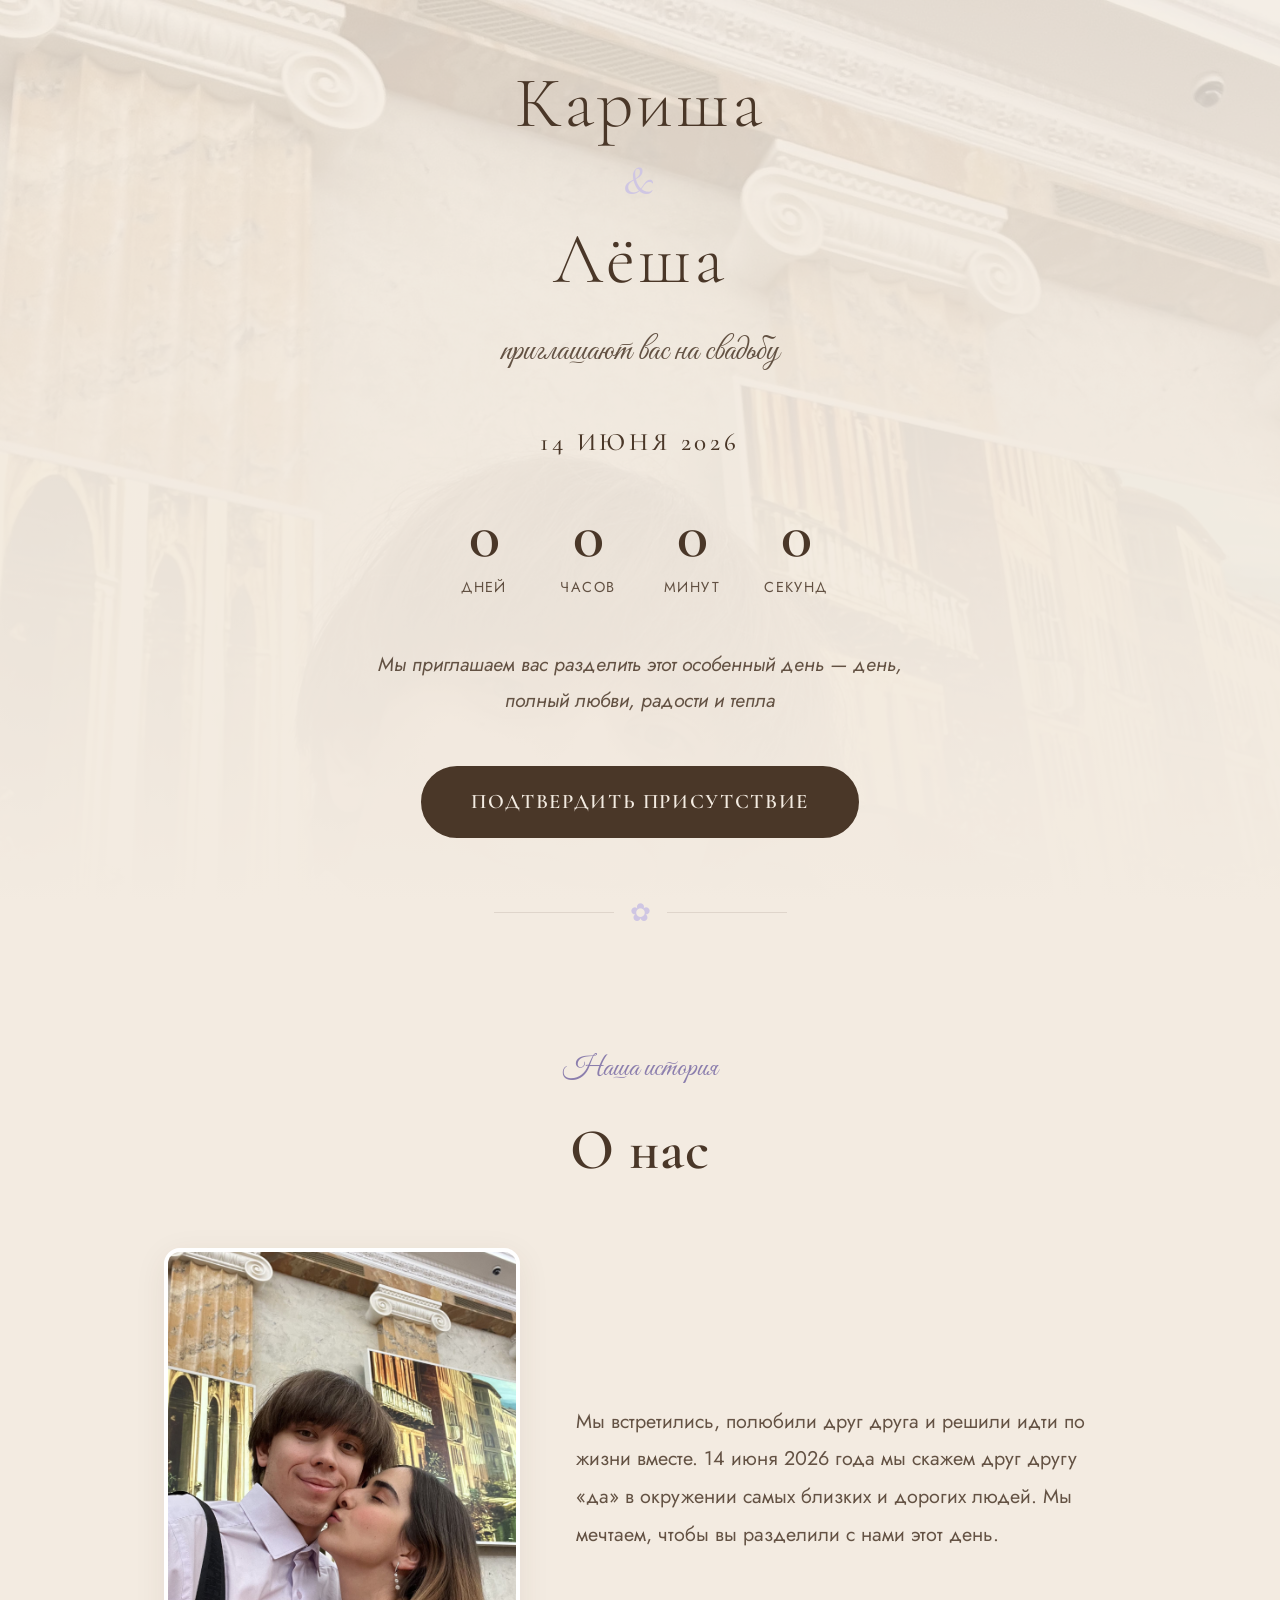
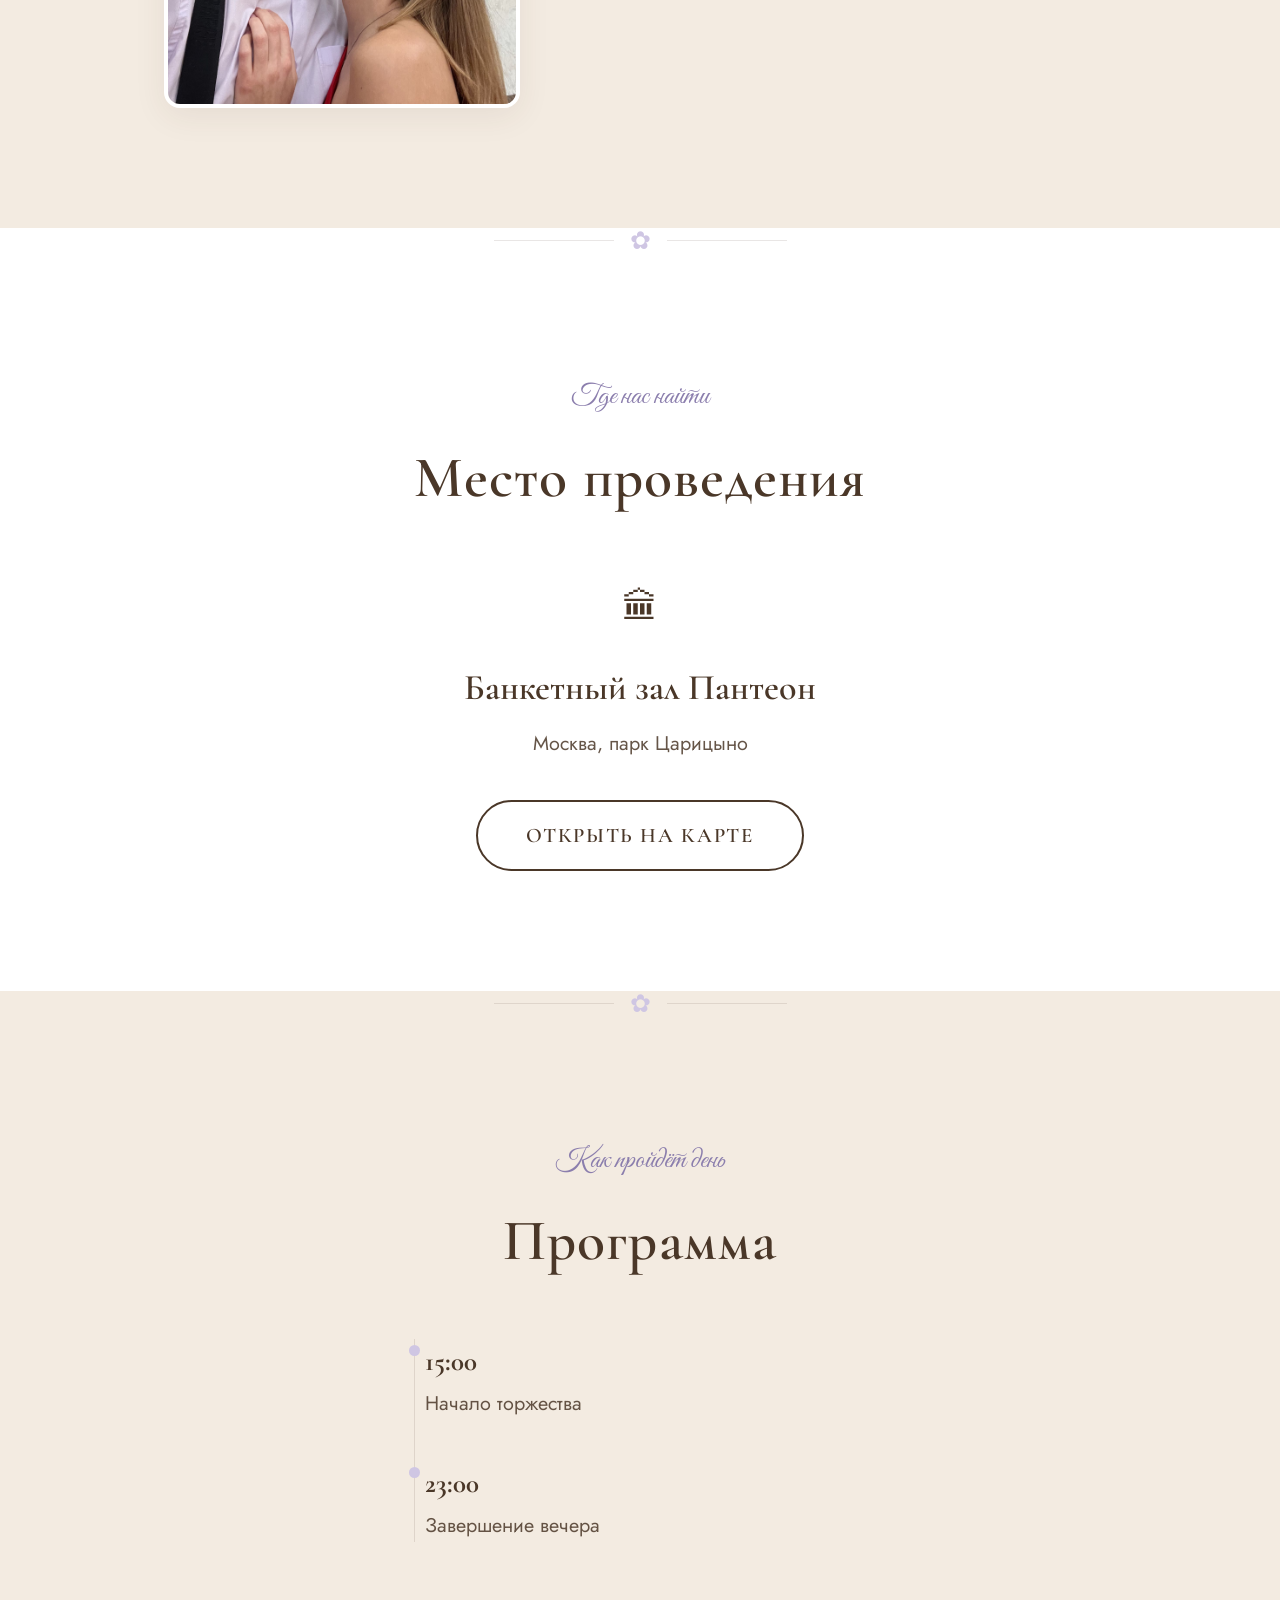
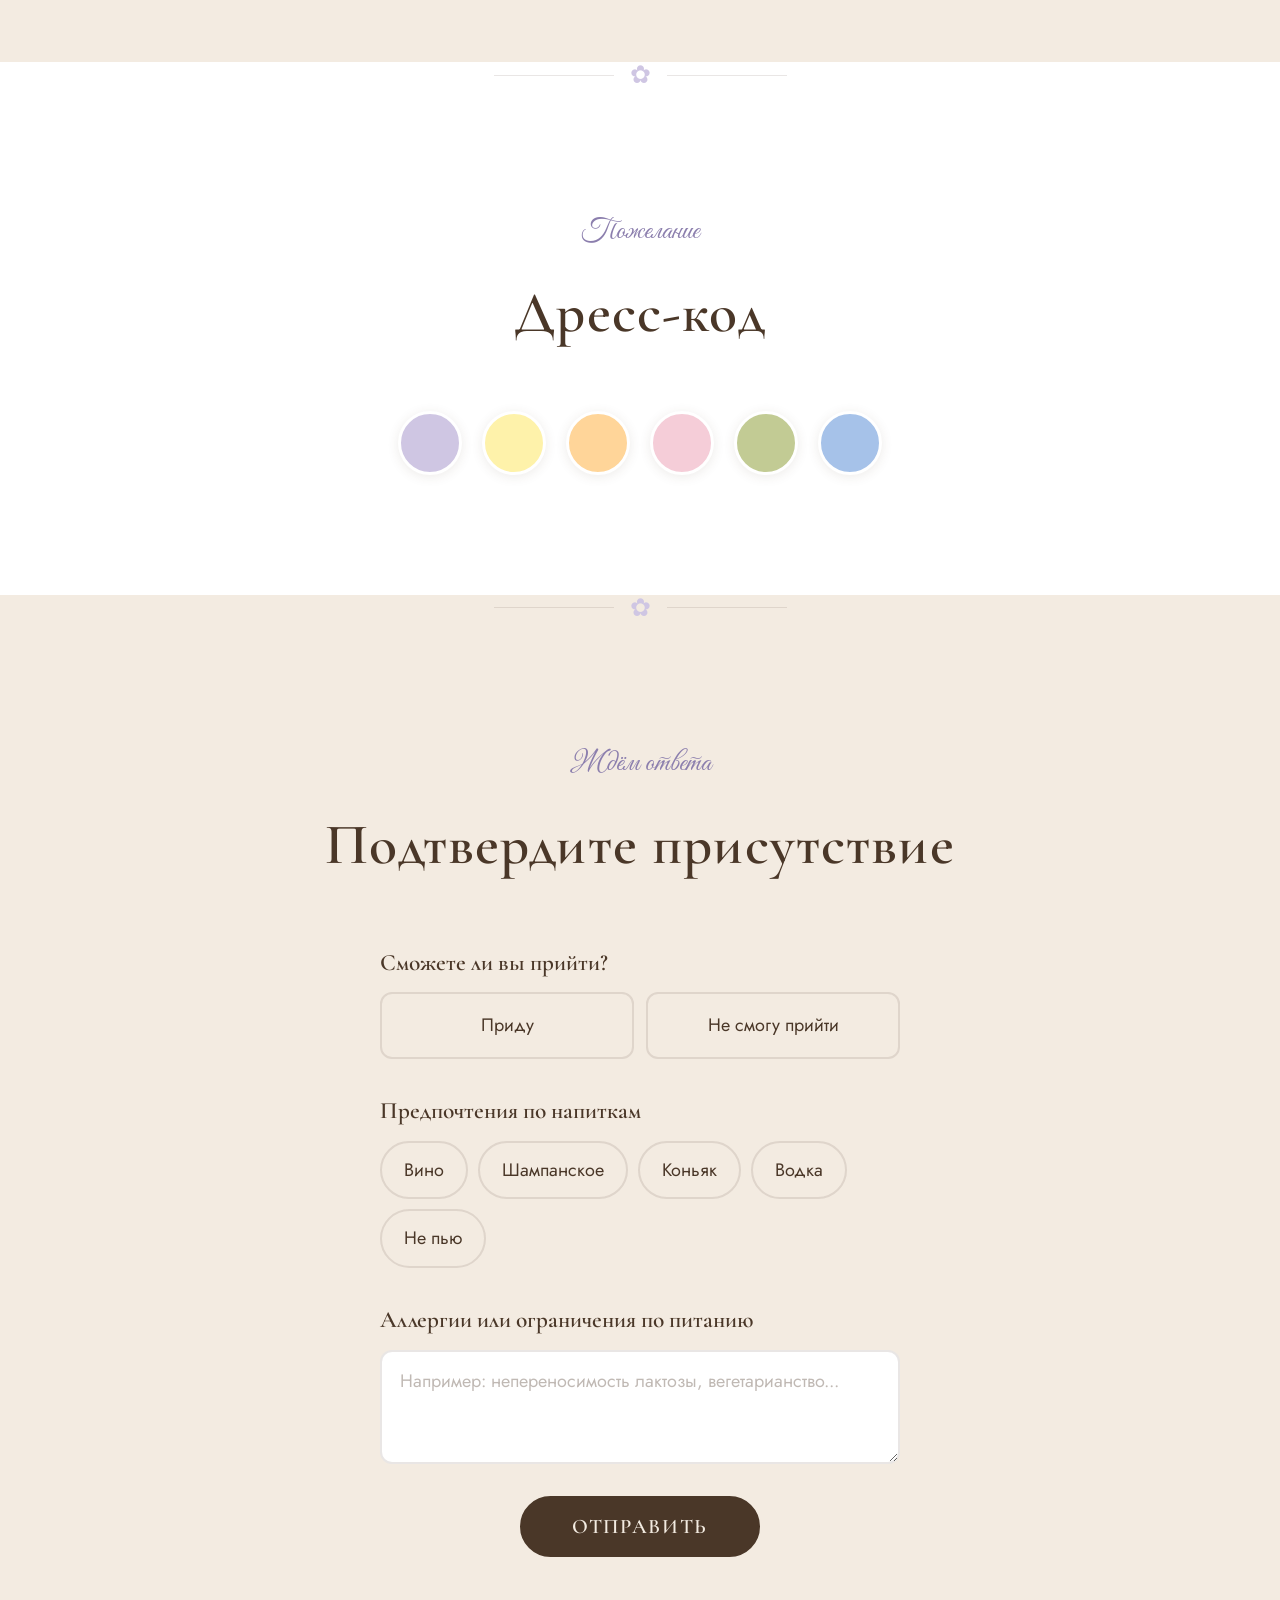
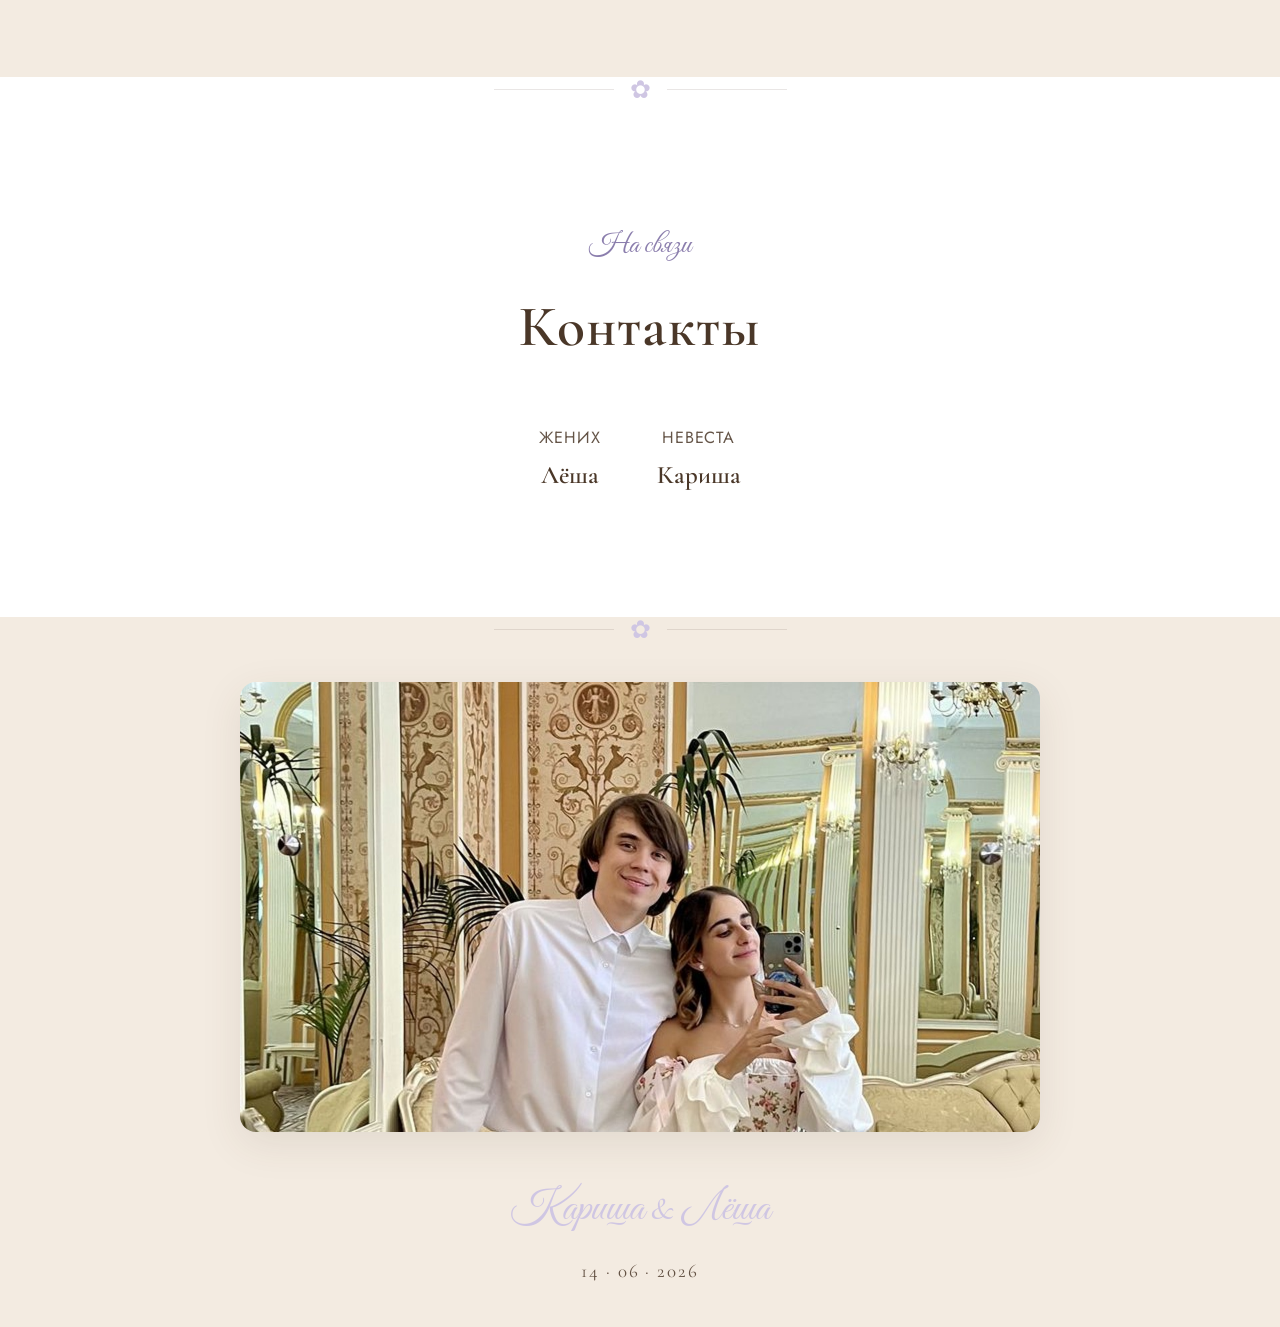
==== index.html @ ffc46abf "feat: добавить недостающие divider-ы и адаптивный фон разделителей - Добавить divider перед секцией " ====
<!DOCTYPE html>
<html lang="ru">
<head>
  <meta charset="UTF-8">
  <meta name="viewport" content="width=device-width, initial-scale=1.0">
  <title>Кариша и Лёша — Свадьба 14 июня 2026</title>
  <meta name="description" content="Приглашение на свадьбу Кариши и Лёши. 14 июня 2026, Москва, парк Царицыно, банкетный зал Пантеон.">

  <!-- Open Graph — превью в WhatsApp, Telegram, VK -->
  <meta property="og:title" content="Кариша & Лёша — Свадьба">
  <meta property="og:description" content="Приглашаем вас на нашу свадьбу! 14 июня 2026, Москва, парк Царицыно, банкетный зал Пантеон.">
  <meta property="og:image" content="assets/photos/og-image.jpg">
  <meta property="og:image:width" content="1200">
  <meta property="og:image:height" content="630">
  <meta property="og:type" content="website">
  <meta property="og:locale" content="ru_RU">

  <!-- Twitter Card -->
  <meta name="twitter:card" content="summary_large_image">
  <meta name="twitter:title" content="Кариша & Лёша — Свадьба">
  <meta name="twitter:description" content="Приглашаем вас на нашу свадьбу! 14 июня 2026, Москва.">
  <meta name="twitter:image" content="assets/photos/og-image.jpg">

  <!-- Тема браузера (мобильные) -->
  <meta name="theme-color" content="#F3EBE1">
  <meta name="apple-mobile-web-app-status-bar-style" content="default">

  <!-- Google Fonts -->
  <link rel="preconnect" href="https://fonts.googleapis.com">
  <link rel="preconnect" href="https://fonts.gstatic.com" crossorigin>
  <link href="https://fonts.googleapis.com/css2?family=Cormorant+Garamond:ital,wght@0,300;0,400;0,500;0,600;0,700;1,300;1,400&family=Great+Vibes&family=Jost:wght@300;400;500&family=Tangerine:wght@400;700&display=swap" rel="stylesheet">

  <!-- Стили -->
  <link rel="stylesheet" href="css/style.css">
</head>
<body>

  <!-- Контейнер для падающих лепестков -->
  <div class="petals" id="petals" aria-hidden="true"></div>

  <!-- ==================== HERO ==================== -->
  <section class="hero" id="hero">
    <p class="hero__guest-label" id="guest-label">Дорогой гость</p>
    <p class="hero__guest-name" id="guest-name" style="display:none;"></p>

    <h1 class="hero__names">
      Кариша
      <span class="hero__ampersand">&amp;</span>
      Лёша
    </h1>

    <p class="hero__subtitle">приглашают вас на свадьбу</p>

    <p class="hero__date">14 июня 2026</p>

    <!-- Обратный отсчёт -->
    <div class="countdown">
      <div class="countdown__item">
        <span class="countdown__number" id="countdown-days">--</span>
        <span class="countdown__label" id="countdown-days-label">дней</span>
      </div>
      <div class="countdown__item">
        <span class="countdown__number" id="countdown-hours">--</span>
        <span class="countdown__label" id="countdown-hours-label">часов</span>
      </div>
      <div class="countdown__item">
        <span class="countdown__number" id="countdown-mins">--</span>
        <span class="countdown__label" id="countdown-mins-label">минут</span>
      </div>
      <div class="countdown__item">
        <span class="countdown__number" id="countdown-secs">--</span>
        <span class="countdown__label" id="countdown-secs-label">секунд</span>
      </div>
    </div>

    <!-- Персональный текст -->
    <p class="hero__personal-text" id="personal-text"></p>

    <a href="#rsvp" class="btn btn--primary">Подтвердить присутствие</a>
  </section>

  <!-- Разделитель -->
  <div class="divider">
    <span class="divider__ornament">✿</span>
  </div>

  <!-- ==================== О НАС ==================== -->
  <section class="section about reveal" id="about">
    <div class="container">
      <p class="section__label">Наша история</p>
      <h2 class="section__title">О нас</h2>

      <div class="about__content">
        <img
          src="assets/photos/hero.jpg"
          alt="Кариша и Лёша"
          class="about__photo"
          loading="lazy"
          width="1600"
          height="2133"
        >
        <div class="about__text">
          <p>
            Мы встретились, полюбили друг друга и решили идти по жизни вместе.
            14&nbsp;июня 2026&nbsp;года мы скажем друг другу «да» в&nbsp;окружении
            самых близких и дорогих людей. Мы мечтаем, чтобы вы разделили
            с&nbsp;нами этот день.
          </p>
        </div>
      </div>
    </div>
  </section>

  <!-- Разделитель -->
  <div class="divider divider--white">
    <span class="divider__ornament">✿</span>
  </div>

  <!-- ==================== МЕСТО ПРОВЕДЕНИЯ ==================== -->
  <section class="section venue reveal" id="venue">
    <div class="container">
      <p class="section__label">Где нас найти</p>
      <h2 class="section__title">Место проведения</h2>

      <div class="venue__card">
        <div class="venue__icon">🏛</div>
        <h3 class="venue__name">Банкетный зал Пантеон</h3>
        <p class="venue__address">
          Москва, парк Царицыно
        </p>
        <a
          href="https://yandex.com/maps/-/CPvoAIkE"
          target="_blank"
          rel="noopener noreferrer"
          class="btn venue__map-btn"
        >
          Открыть на карте
        </a>
      </div>
    </div>
  </section>

  <!-- Разделитель -->
  <div class="divider">
    <span class="divider__ornament">✿</span>
  </div>

  <!-- ==================== ПРОГРАММА ДНЯ ==================== -->
  <section class="section timeline reveal" id="timeline">
    <div class="container">
      <p class="section__label">Как пройдёт день</p>
      <h2 class="section__title">Программа</h2>

      <ul class="timeline__list">
        <li class="timeline__item">
          <span class="timeline__dot"></span>
          <div class="timeline__body">
            <p class="timeline__time">15:00</p>
            <p class="timeline__event">Начало торжества</p>
          </div>
        </li>
        <li class="timeline__item">
          <span class="timeline__dot"></span>
          <div class="timeline__body">
            <p class="timeline__time">23:00</p>
            <p class="timeline__event">Завершение вечера</p>
          </div>
        </li>
      </ul>
    </div>
  </section>

  <!-- Разделитель -->
  <div class="divider divider--white">
    <span class="divider__ornament">✿</span>
  </div>

  <!-- ==================== ДРЕСС-КОД ==================== -->
  <section class="section dresscode reveal" id="dresscode">
    <div class="container">
      <p class="section__label">Пожелание</p>
      <h2 class="section__title">Дресс-код</h2>

      <div class="dresscode__palette">
        <div class="dresscode__color" style="background-color: #CFC6E3;" title="Лавандовый"></div>
        <div class="dresscode__color" style="background-color: #FEF2AA;" title="Жёлтый"></div>
        <div class="dresscode__color" style="background-color: #FFD599;" title="Персиковый"></div>
        <div class="dresscode__color" style="background-color: #F5CDD8;" title="Розовый"></div>
        <div class="dresscode__color" style="background-color: #C2CB94;" title="Оливковый"></div>
        <div class="dresscode__color" style="background-color: #A6C2E9;" title="Голубой"></div>
      </div>
    </div>
  </section>

  <!-- Разделитель -->
  <div class="divider">
    <span class="divider__ornament">✿</span>
  </div>

  <!-- ==================== RSVP ==================== -->
  <section class="section rsvp reveal" id="rsvp">
    <div class="container">
      <p class="section__label">Ждём ответа</p>
      <h2 class="section__title">Подтвердите присутствие</h2>

      <form
        id="rsvp-form"
        class="rsvp__form"
        action="https://formspree.io/f/mpqkpybl"
        method="POST"
      >
        <!-- Скрытое поле — имя гостя из URL -->
        <input type="hidden" name="guest" id="rsvp-guest-name" value="">

        <!-- Приду / Не приду -->
        <div class="form-group">
          <label class="form-group__label">Сможете ли вы прийти?</label>
          <div class="radio-group">
            <div class="radio-option">
              <input type="radio" name="attendance" id="attend-yes" value="Приду" required>
              <label for="attend-yes" class="radio-option__label">Приду</label>
            </div>
            <div class="radio-option">
              <input type="radio" name="attendance" id="attend-no" value="Не смогу прийти">
              <label for="attend-no" class="radio-option__label">Не смогу прийти</label>
            </div>
          </div>
        </div>

        <!-- Алкоголь -->
        <div class="form-group">
          <label class="form-group__label">Предпочтения по напиткам</label>
          <div class="checkbox-group">
            <div class="checkbox-option">
              <input type="checkbox" name="drinks" id="drink-wine" value="Вино">
              <label for="drink-wine" class="checkbox-option__label">Вино</label>
            </div>
            <div class="checkbox-option">
              <input type="checkbox" name="drinks" id="drink-champagne" value="Шампанское">
              <label for="drink-champagne" class="checkbox-option__label">Шампанское</label>
            </div>
            <div class="checkbox-option">
              <input type="checkbox" name="drinks" id="drink-cognac" value="Коньяк">
              <label for="drink-cognac" class="checkbox-option__label">Коньяк</label>
            </div>
            <div class="checkbox-option">
              <input type="checkbox" name="drinks" id="drink-vodka" value="Водка">
              <label for="drink-vodka" class="checkbox-option__label">Водка</label>
            </div>
            <div class="checkbox-option">
              <input type="checkbox" name="drinks" id="drink-none" value="Не пью">
              <label for="drink-none" class="checkbox-option__label">Не пью</label>
            </div>
          </div>
        </div>

        <!-- Аллергии -->
        <div class="form-group">
          <label class="form-group__label" for="allergies">Аллергии или ограничения по питанию</label>
          <textarea
            id="allergies"
            name="allergies"
            class="form-textarea"
            placeholder="Например: непереносимость лактозы, вегетарианство..."
            rows="3"
          ></textarea>
        </div>

        <!-- Кнопка отправки -->
        <button type="submit" class="btn btn--primary rsvp__submit">Отправить</button>
      </form>

      <!-- Сообщение об успехе -->
      <div id="rsvp-success" class="rsvp__success">
        <div class="rsvp__success-icon">💌</div>
        <h3 class="rsvp__success-title">Спасибо!</h3>
        <p class="rsvp__success-text">Мы получили ваш ответ. До встречи на свадьбе!</p>
      </div>
    </div>
  </section>

  <!-- Разделитель -->
  <div class="divider divider--white">
    <span class="divider__ornament">✿</span>
  </div>

  <!-- ==================== КОНТАКТЫ ==================== -->
  <section class="section contacts reveal" id="contacts">
    <div class="container">
      <p class="section__label">На связи</p>
      <h2 class="section__title">Контакты</h2>

      <div class="contacts__list">
        <div class="contacts__item">
          <p class="contacts__role">Жених</p>
          <p class="contacts__name">Лёша</p>
        </div>
        <div class="contacts__item">
          <p class="contacts__role">Невеста</p>
          <p class="contacts__name">Кариша</p>
        </div>
      </div>
    </div>
  </section>

  <!-- Разделитель -->
  <div class="divider">
    <span class="divider__ornament">✿</span>
  </div>

  <!-- ==================== ФОТО ПАРЫ ==================== -->
  <section class="section couple-photo reveal" id="couple-photo">
    <div class="container">
      <div class="couple-photo__frame">
        <img
          src="assets/photos/couple-wide.jpg"
          alt="Кариша и Лёша"
          class="couple-photo__img"
          loading="lazy"
        >
      </div>
    </div>
  </section>

  <!-- ==================== FOOTER ==================== -->
  <footer class="footer">
    <p class="footer__names">Кариша <span class="footer__ampersand">&amp;</span> Лёша</p>
    <p class="footer__date">14 · 06 · 2026</p>
  </footer>

  <!-- Скрипты -->
  <script src="js/main.js"></script>
</body>
</html>
---- css/style.css ----
/* ============================================
   Свадьба Кариши и Лёши — 14 июня 2026
   Стиль: Bridgerton, English Regency Garden
   ============================================ */

/* --- CSS-переменные --- */
:root {
  --color-lavender: #CFC6E3;
  --color-yellow: #FEF2AA;
  --color-peach: #FFD599;
  --color-pink: #F5CDD8;
  --color-green: #C2CB94;
  --color-blue: #A6C2E9;
  --color-cream: #F3EBE1;
  --color-dark: #4A3728;
  --color-dark-light: rgba(74, 55, 40, 0.85);
  --color-pink-light: rgba(245, 205, 216, 0.2);
  --color-border: rgba(74, 55, 40, 0.12);
  --color-accent: #CFC6E3; /* основной акцент — лавандовый */
  --color-accent-dark: #8B7EAD; /* тёмный лавандовый — для текстовых лейблов */

  --font-heading: 'Cormorant Garamond', 'Georgia', serif;
  --font-accent: 'Great Vibes', cursive;
  --font-body: 'Jost', sans-serif;

  --section-padding: 100px 0;
  --container-width: 900px;
  --radius: 16px;
}

/* --- Сброс и базовые стили --- */
*,
*::before,
*::after {
  margin: 0;
  padding: 0;
  box-sizing: border-box;
}

html {
  scroll-behavior: smooth;
  font-size: 18px;
}

body {
  font-family: var(--font-body);
  color: var(--color-dark);
  background-color: var(--color-cream);
  line-height: 1.7;
  -webkit-font-smoothing: antialiased;
  overflow-x: hidden;
}

img {
  max-width: 100%;
  height: auto;
  display: block;
}

a {
  color: var(--color-dark);
  text-decoration: none;
}

/* --- Контейнер --- */
.container {
  max-width: var(--container-width);
  margin: 0 auto;
  padding: 0 24px;
}

/* --- Общие стили секций --- */
.section {
  padding: var(--section-padding);
}

.section__label {
  font-family: var(--font-accent);
  font-size: 1.6rem;
  color: var(--color-accent-dark);
  text-align: center;
  margin-bottom: 8px;
}

.section__title {
  font-family: var(--font-heading);
  font-size: 2.6rem;
  font-weight: 600;
  text-align: center;
  margin-bottom: 48px;
  letter-spacing: 0.02em;
}

/* Декоративный разделитель */
.divider {
  display: flex;
  align-items: center;
  justify-content: center;
  gap: 16px;
  padding: 0 24px;
  background: var(--color-cream);
}

.divider--white {
  background: white;
}

.divider::before,
.divider::after {
  content: '';
  flex: 1;
  max-width: 120px;
  height: 1px;
  background: var(--color-border);
}

.divider__ornament {
  font-size: 1.4rem;
  color: var(--color-accent);
  line-height: 1;
}

/* ============================================
   HERO — Главный экран
   ============================================ */
.hero {
  min-height: 100vh;
  min-height: 100dvh;
  display: flex;
  flex-direction: column;
  align-items: center;
  justify-content: center;
  text-align: center;
  padding: 60px 24px;
  position: relative;
  background:
    linear-gradient(
      180deg,
      rgba(243, 235, 225, 0.55) 0%,
      rgba(243, 235, 225, 0.85) 50%,
      var(--color-cream) 100%
    ),
    url('../assets/photos/hero.jpg') center top / cover no-repeat;
}

/* Полупрозрачный оверлей для читаемости текста поверх фото */
.hero::before {
  content: '';
  position: absolute;
  inset: 0;
  background: rgba(243, 235, 225, 0.6);
  z-index: 0;
}

/* Контент hero поверх оверлея */
.hero > * {
  position: relative;
  z-index: 1;
}

.hero__guest-label {
  font-family: var(--font-accent);
  font-size: 1.5rem;
  color: var(--color-accent-dark);
  margin-bottom: 12px;
}

.hero__guest-name {
  font-family: var(--font-heading);
  font-size: 1.8rem;
  font-weight: 600;
  margin-bottom: 32px;
}

.hero__names {
  font-family: var(--font-heading);
  font-size: clamp(40px, 9vw, 72px);
  font-weight: 300;
  line-height: 1.15;
  letter-spacing: 0.04em;
  margin-bottom: 8px;
}

.hero__ampersand {
  font-family: 'Tangerine', cursive; font-weight: 700;
  font-size: clamp(36px, 7vw, 56px);
  color: var(--color-accent);
  display: block;
  margin: 4px 0;
}

.hero__subtitle {
  font-family: var(--font-accent);
  font-size: 1.65rem;
  color: var(--color-dark-light);
  margin-top: 16px;
  margin-bottom: 40px;
}

.hero__date {
  font-family: var(--font-heading);
  font-size: 1.4rem;
  font-weight: 500;
  letter-spacing: 0.15em;
  text-transform: uppercase;
  margin-bottom: 40px;
}

/* Таймер обратного отсчёта */
.countdown {
  display: flex;
  justify-content: center;
  gap: 24px;
  margin-bottom: 48px;
}

.countdown__item {
  display: flex;
  flex-direction: column;
  align-items: center;
  min-width: 64px;
}

.countdown__number {
  font-family: var(--font-heading);
  font-size: 3rem;
  font-weight: 600;
  line-height: 1;
  color: var(--color-dark);
}

.countdown__label {
  font-family: var(--font-body);
  font-size: 0.8rem;
  letter-spacing: 0.1em;
  text-transform: uppercase;
  color: var(--color-dark-light);
  margin-top: 6px;
}

/* Персонализированный текст */
.hero__personal-text {
  font-family: var(--font-body);
  font-size: 1.1rem;
  font-style: italic;
  color: var(--color-dark-light);
  max-width: 560px;
  margin: 0 auto 48px;
  line-height: 1.8;
}

/* Кнопка CTA */
.btn {
  display: inline-block;
  font-family: var(--font-heading);
  font-size: 1.15rem;
  font-weight: 600;
  letter-spacing: 0.08em;
  text-transform: uppercase;
  padding: 16px 48px;
  border: 2px solid var(--color-dark);
  border-radius: 50px;
  background: transparent;
  color: var(--color-dark);
  cursor: pointer;
  transition: background 0.3s, color 0.3s;
}

.btn:hover {
  background: var(--color-dark);
  color: var(--color-cream);
}

.btn--primary {
  background: var(--color-dark);
  color: var(--color-cream);
}

.btn--primary:hover {
  background: transparent;
  color: var(--color-dark);
}

/* ============================================
   О НАС — Фото пары
   ============================================ */
.about {
  background: var(--color-cream);
}

.about__content {
  display: flex;
  flex-direction: column;
  align-items: center;
  gap: 40px;
}

.about__photo {
  width: 280px;
  height: 380px;
  border-radius: var(--radius);
  object-fit: cover;
  border: 4px solid white;
  box-shadow: 0 8px 32px rgba(74, 55, 40, 0.08);
}

.about__text {
  text-align: center;
  max-width: 540px;
}

.about__text p {
  font-size: 1.1rem;
  line-height: 1.9;
  color: var(--color-dark-light);
}

/* ============================================
   МЕСТО ПРОВЕДЕНИЯ
   ============================================ */
.venue {
  background: white;
}

.venue__card {
  text-align: center;
  max-width: 600px;
  margin: 0 auto;
}

.venue__icon {
  font-size: 2rem;
  margin-bottom: 20px;
}

.venue__name {
  font-family: var(--font-heading);
  font-size: 2rem;
  font-weight: 600;
  margin-bottom: 8px;
}

.venue__address {
  font-size: 1.1rem;
  color: var(--color-dark-light);
  margin-bottom: 32px;
  line-height: 1.7;
}

.venue__map-btn {
  margin-top: 8px;
}

/* ============================================
   ПРОГРАММА ДНЯ
   ============================================ */
.timeline {
  background: var(--color-cream);
}

.timeline__list {
  list-style: none;
  max-width: 500px;
  margin: 0 auto;
  position: relative;
}

/* Вертикальная линия */
.timeline__list::before {
  content: '';
  position: absolute;
  top: 0;
  bottom: 0;
  left: 24px;
  width: 1px;
  background: var(--color-border);
}

.timeline__item {
  display: flex;
  align-items: flex-start;
  gap: 24px;
  padding-bottom: 40px;
  position: relative;
}

.timeline__item:last-child {
  padding-bottom: 0;
}

/* Точка на линии */
.timeline__dot {
  width: 11px;
  height: 11px;
  min-width: 11px;
  border-radius: 50%;
  background: var(--color-accent);
  margin-top: 6px;
  position: relative;
  left: 19px;
  z-index: 1;
}

.timeline__body {
  flex: 1;
}

.timeline__time {
  font-family: var(--font-heading);
  font-size: 1.5rem;
  font-weight: 700;
  margin-bottom: 2px;
}

.timeline__event {
  font-size: 1.1rem;
  color: var(--color-dark-light);
}

/* ============================================
   ФОТО ПАРЫ — между программой и дресс-кодом
   ============================================ */
.couple-photo {
  padding: 40px 0 0;
}

.couple-photo__frame {
  max-width: 800px;
  margin: 0 auto;
}

.couple-photo__img {
  width: 100%;
  height: auto;
  border-radius: var(--radius);
  box-shadow: 0 12px 40px rgba(74, 55, 40, 0.1);
  object-fit: cover;
}

@media (min-width: 768px) {
  .couple-photo__frame {
    max-width: 700px;
  }
}

@media (min-width: 1200px) {
  .couple-photo__frame {
    max-width: 800px;
  }
}

/* ============================================
   ДРЕСС-КОД
   ============================================ */
.dresscode {
  background: white;
}

.dresscode__palette {
  display: flex;
  justify-content: center;
  gap: 20px;
  flex-wrap: nowrap;
}

.dresscode__color {
  width: 56px;
  height: 56px;
  border-radius: 50%;
  border: 3px solid white;
  box-shadow: 0 2px 12px rgba(74, 55, 40, 0.1);
}

/* ============================================
   RSVP — Форма подтверждения
   ============================================ */
.rsvp {
  background: var(--color-cream);
}

.rsvp__form {
  max-width: 520px;
  margin: 0 auto;
  display: flex;
  flex-direction: column;
  gap: 32px;
}

.form-group {
  display: flex;
  flex-direction: column;
  gap: 10px;
}

.form-group__label {
  font-family: var(--font-heading);
  font-size: 1.3rem;
  font-weight: 600;
}

/* Радио-кнопки */
.radio-group {
  display: flex;
  gap: 12px;
}

.radio-option {
  flex: 1;
  position: relative;
}

.radio-option input[type="radio"] {
  position: absolute;
  opacity: 0;
  width: 0;
  height: 0;
}

.radio-option__label {
  display: flex;
  align-items: center;
  justify-content: center;
  padding: 16px 18px;
  border: 2px solid var(--color-border);
  border-radius: 12px;
  font-family: var(--font-body);
  font-size: 1rem;
  cursor: pointer;
  transition: border-color 0.25s, background 0.25s;
  text-align: center;
}

.radio-option input[type="radio"]:checked + .radio-option__label {
  border-color: var(--color-accent);
  background: rgba(207, 198, 227, 0.2);
}

.radio-option__label:hover {
  border-color: var(--color-accent);
}

/* Чекбоксы */
.checkbox-group {
  display: flex;
  flex-wrap: wrap;
  gap: 10px;
}

.checkbox-option {
  position: relative;
}

.checkbox-option input[type="checkbox"] {
  position: absolute;
  opacity: 0;
  width: 0;
  height: 0;
}

.checkbox-option__label {
  display: inline-flex;
  align-items: center;
  padding: 12px 22px;
  border: 2px solid var(--color-border);
  border-radius: 50px;
  font-family: var(--font-body);
  font-size: 1rem;
  cursor: pointer;
  transition: border-color 0.25s, background 0.25s;
}

.checkbox-option input[type="checkbox"]:checked + .checkbox-option__label {
  border-color: var(--color-accent);
  background: rgba(207, 198, 227, 0.2);
}

.checkbox-option__label:hover {
  border-color: var(--color-accent);
}

/* Текстовое поле */
.form-textarea {
  font-family: var(--font-body);
  font-size: 1rem;
  padding: 16px 18px;
  border: 2px solid var(--color-border);
  border-radius: 12px;
  background: white;
  color: var(--color-dark);
  resize: vertical;
  min-height: 80px;
  outline: none;
  transition: border-color 0.25s;
}

.form-textarea:focus {
  border-color: var(--color-accent);
}

.form-textarea::placeholder {
  color: rgba(74, 55, 40, 0.35);
}

/* Кнопка отправки */
.rsvp__submit {
  align-self: center;
  min-width: 240px;
}

/* Сообщение об успешной отправке */
.rsvp__success {
  display: none;
  text-align: center;
  padding: 40px 20px;
}

.rsvp__success.is-visible {
  display: block;
}

.rsvp__success-icon {
  font-size: 3rem;
  margin-bottom: 16px;
}

.rsvp__success-title {
  font-family: var(--font-heading);
  font-size: 2rem;
  font-weight: 600;
  margin-bottom: 8px;
}

.rsvp__success-text {
  color: var(--color-dark-light);
  font-size: 1.1rem;
}

/* ============================================
   КОНТАКТЫ
   ============================================ */
.contacts {
  background: white;
}

.contacts__list {
  text-align: center;
  display: flex;
  flex-direction: column;
  gap: 24px;
}

.contacts__item {
  line-height: 1.6;
}

.contacts__name {
  font-family: var(--font-heading);
  font-size: 1.4rem;
  font-weight: 600;
  margin-bottom: 2px;
}

.contacts__role {
  font-size: 0.9rem;
  color: var(--color-dark-light);
  letter-spacing: 0.05em;
  text-transform: uppercase;
  margin-bottom: 4px;
}

.contacts__phone {
  font-size: 1.1rem;
  color: var(--color-dark);
}

.contacts__phone a {
  border-bottom: 1px solid var(--color-border);
  transition: border-color 0.25s;
}

.contacts__phone a:hover {
  border-color: var(--color-accent);
}

/* ============================================
   FOOTER
   ============================================ */
.footer {
  text-align: center;
  padding: 40px 24px;
  background: var(--color-cream);
}

.footer__names {
  font-family: var(--font-accent);
  font-size: 2.4rem;
  color: var(--color-accent);
  margin-bottom: 8px;
}

.footer__ampersand {
  font-family: 'Tangerine', cursive; font-weight: 700;
}

.footer__date {
  font-family: var(--font-heading);
  font-size: 1.05rem;
  letter-spacing: 0.1em;
  color: var(--color-dark-light);
}

/* ============================================
   АНИМАЦИИ — Падающие лепестки
   ============================================ */
.petals {
  position: fixed;
  top: 0;
  left: 0;
  width: 100%;
  height: 100%;
  pointer-events: none;
  z-index: 9999;
  overflow: hidden;
}

.petal {
  position: absolute;
  top: -40px;
  width: 18px;
  height: 18px;
  border-radius: 50% 0 50% 50%;
  opacity: 0.6;
  animation: petalFall linear forwards;
  will-change: transform;
}

@keyframes petalFall {
  0% {
    transform: translateY(0) rotate(0deg) translateX(0);
    opacity: 0.7;
  }
  10% {
    opacity: 0.7;
  }
  90% {
    opacity: 0.5;
  }
  100% {
    transform: translateY(110vh) rotate(720deg) translateX(80px);
    opacity: 0;
  }
}

/* ============================================
   АНИМАЦИИ — Появление секций при скролле
   ============================================ */
.reveal {
  opacity: 0;
  transform: translateY(40px);
  transition: opacity 0.8s ease, transform 0.8s ease;
}

.reveal.is-visible {
  opacity: 1;
  transform: translateY(0);
}

/* Задержки для каскадного появления дочерних элементов */
.reveal-child {
  opacity: 0;
  transform: translateY(24px);
  transition: opacity 0.6s ease, transform 0.6s ease;
}

.reveal-child.is-visible {
  opacity: 1;
  transform: translateY(0);
}

/* ============================================
   АДАПТИВНОСТЬ
   ============================================ */

/* Дресс-код: сетка 3×2 на узких экранах */
@media (max-width: 500px) {
  .dresscode__palette {
    display: grid;
    grid-template-columns: repeat(3, 1fr);
    justify-items: center;
    gap: 14px;
    max-width: 240px;
    margin: 0 auto;
  }

  .dresscode__color {
    width: 46px;
    height: 46px;
  }
}

/* Маленькие мобильные (375px и меньше) */
@media (max-width: 400px) {
  html {
    font-size: 16px;
  }

  :root {
    --section-padding: 64px 0;
  }

  .container {
    padding: 0 16px;
  }

  .hero {
    padding: 48px 16px;
  }

  .hero__guest-name {
    font-size: 1.5rem;
  }

  .hero__subtitle {
    font-size: 1.35rem;
    margin-bottom: 28px;
  }

  .hero__date {
    font-size: 1.2rem;
    margin-bottom: 28px;
  }

  .hero__personal-text {
    font-size: 1rem;
    margin-bottom: 36px;
  }

  .countdown {
    gap: 12px;
    margin-bottom: 32px;
  }

  .countdown__item {
    min-width: 54px;
  }

  .countdown__number {
    font-size: 2.4rem;
  }

  .countdown__label {
    font-size: 0.7rem;
  }

  .section__title {
    font-size: 2.1rem;
    margin-bottom: 32px;
  }

  .section__label {
    font-size: 1.4rem;
  }

  .btn {
    padding: 14px 32px;
    font-size: 1rem;
  }

  .about__photo {
    width: 240px;
    height: 320px;
  }

  .venue__name {
    font-size: 1.6rem;
  }

  .timeline__list::before {
    left: 18px;
  }

  .timeline__dot {
    left: 13px;
  }

  .timeline__item {
    gap: 18px;
    padding-bottom: 28px;
  }

  .timeline__time {
    font-size: 1.25rem;
  }

  .timeline__event {
    font-size: 1rem;
  }

  .radio-option__label {
    padding: 14px 12px;
    font-size: 0.95rem;
  }

  .checkbox-option__label {
    padding: 10px 16px;
    font-size: 0.95rem;
  }

  .rsvp__submit {
    min-width: 200px;
  }

  .footer__names {
    font-size: 1.8rem;
  }
}

/* Планшеты 768px+ */
@media (min-width: 768px) {
  .section__title {
    font-size: 3.2rem;
  }

  .hero__subtitle {
    font-size: 1.85rem;
  }

  .countdown {
    gap: 40px;
  }

  .countdown__number {
    font-size: 3.6rem;
  }

  .about__content {
    flex-direction: row;
    gap: 56px;
    align-items: center;
  }

  .about__photo {
    width: 320px;
    height: 420px;
  }

  .about__text {
    text-align: left;
  }

  .dresscode__color {
    width: 64px;
    height: 64px;
  }

  .contacts__list {
    flex-direction: row;
    justify-content: center;
    gap: 56px;
  }
}

/* Отключение анимаций при prefers-reduced-motion */
@media (prefers-reduced-motion: reduce) {
  .petal {
    animation: none;
    display: none;
  }

  .reveal {
    opacity: 1;
    transform: none;
    transition: none;
  }

  .reveal-child {
    opacity: 1;
    transform: none;
    transition: none;
  }

  html {
    scroll-behavior: auto;
  }
}

/* Десктоп 1200px+ */
@media (min-width: 1200px) {
  :root {
    --section-padding: 120px 0;
    --container-width: 1000px;
  }

  .about__photo {
    width: 360px;
    height: 460px;
  }
}
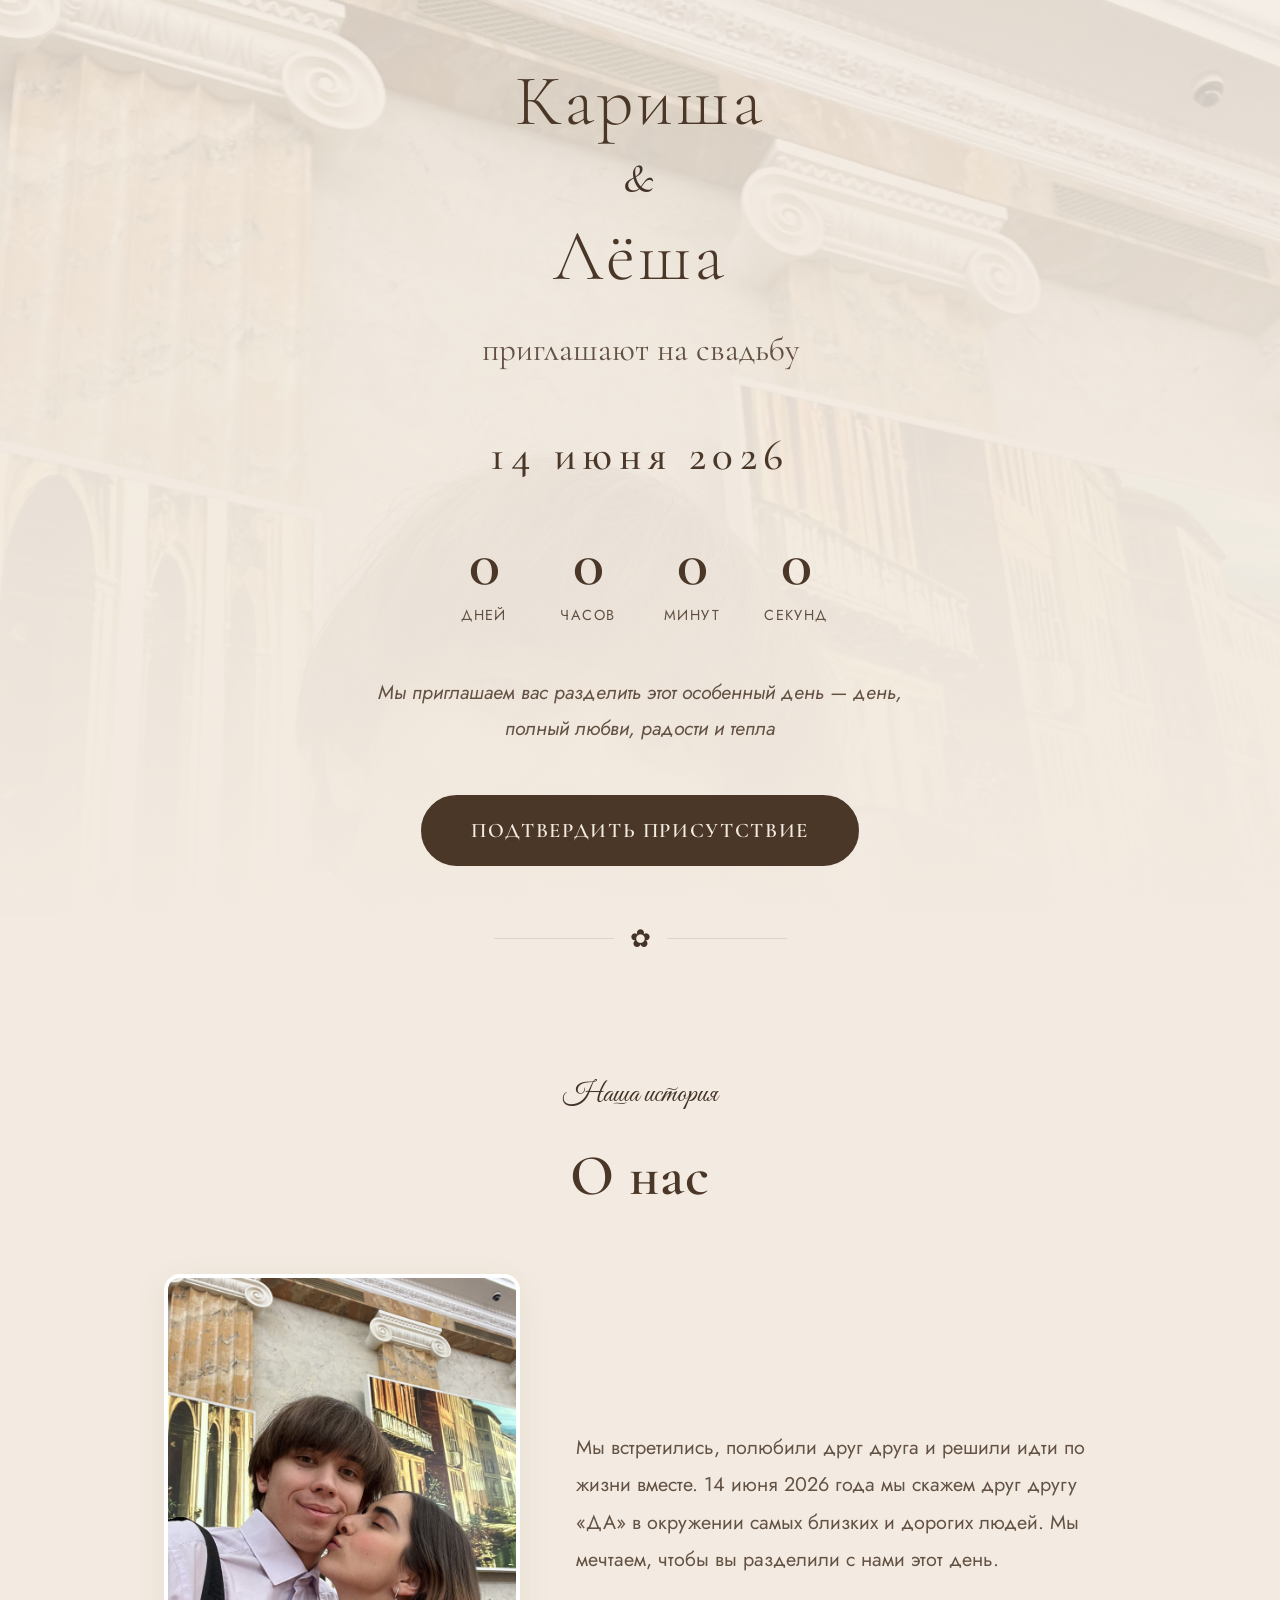
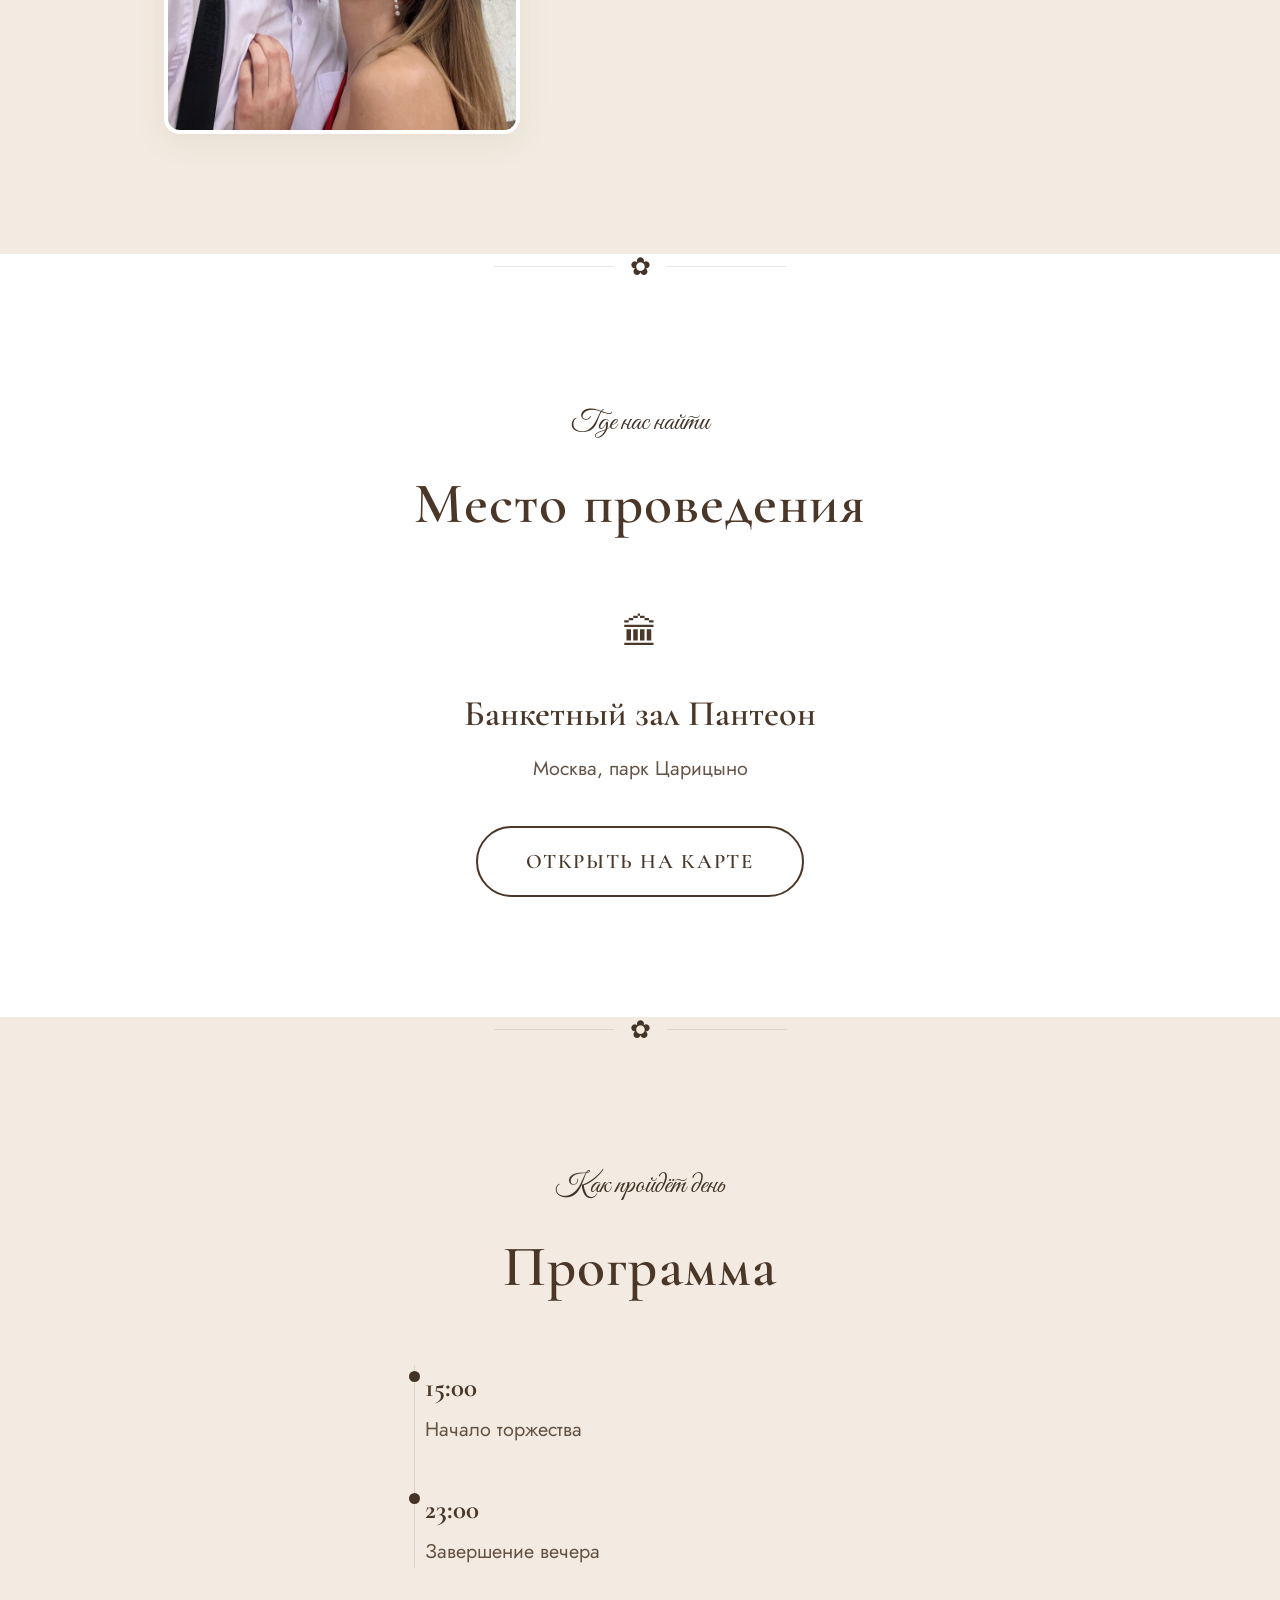
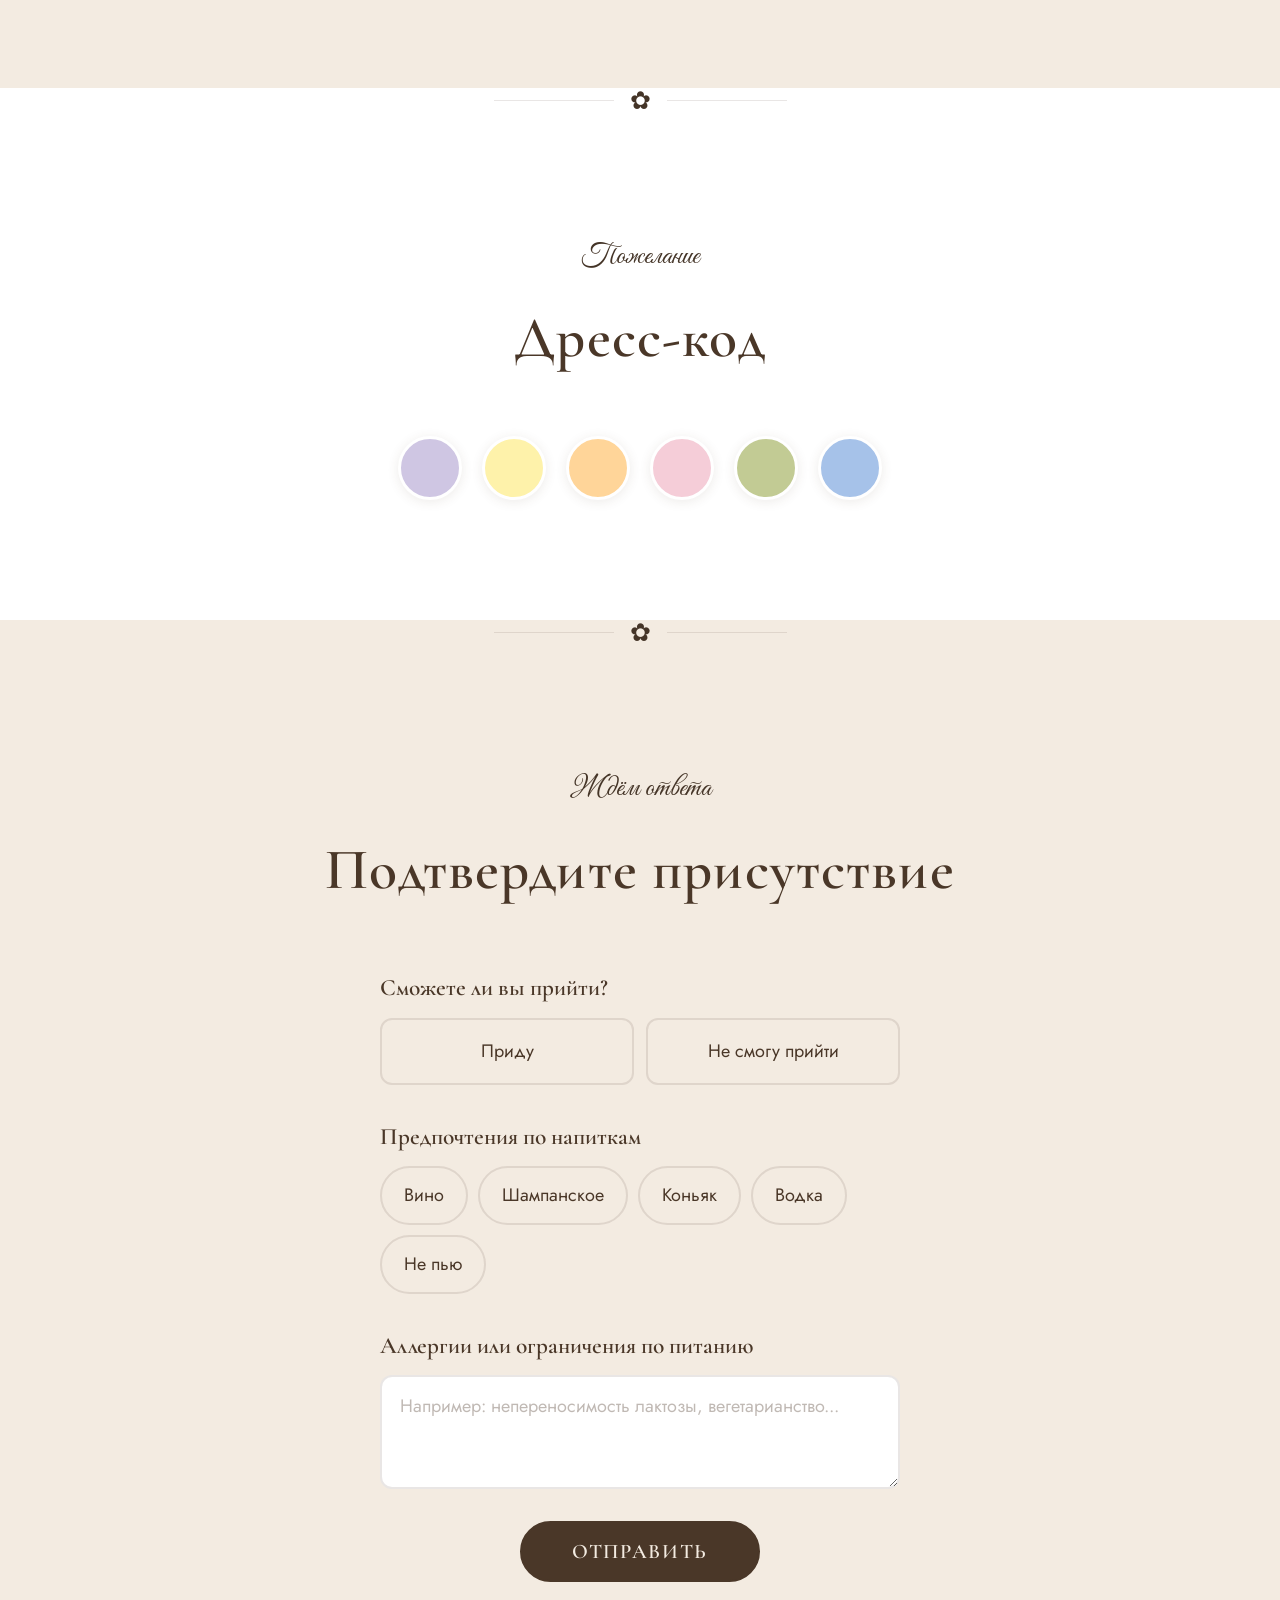
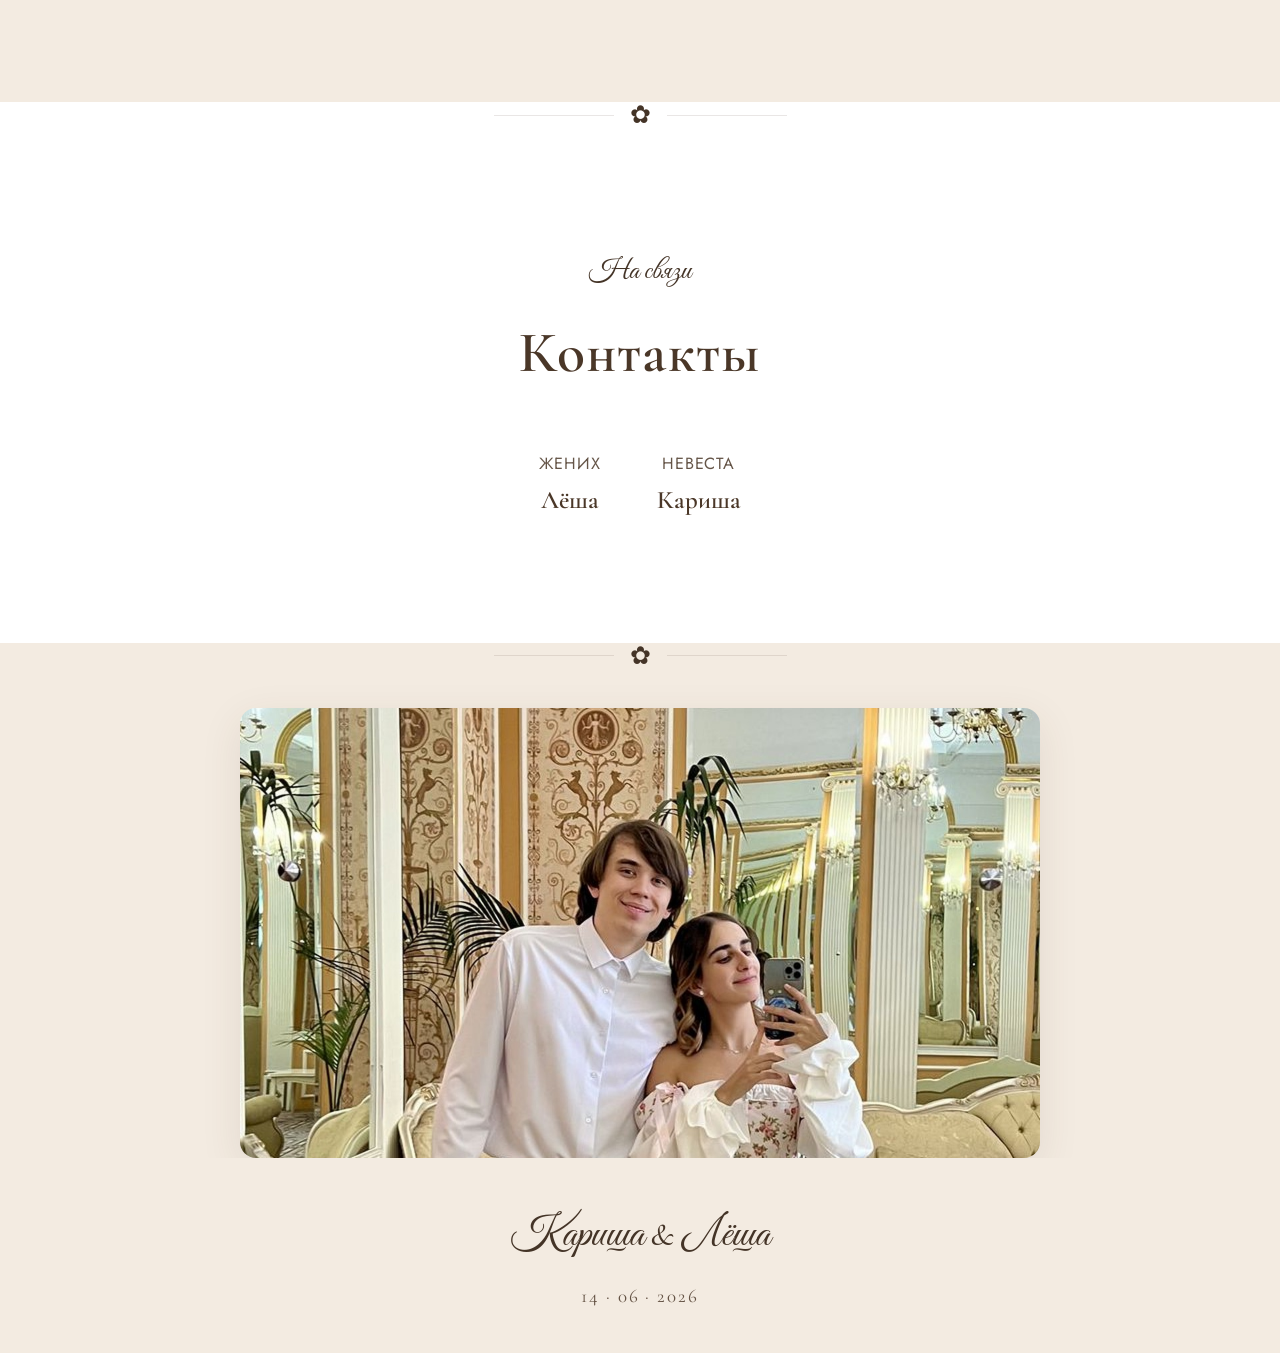
==== commit 4ddd3467: "style: обновить акцентные цвета, шрифт подзаголовка, размер даты и тексты - Акцентный цвет заменён н" ====
--- a/index.html
+++ b/index.html
@@ -40,7 +40,7 @@
 
   <!-- ==================== HERO ==================== -->
   <section class="hero" id="hero">
-    <p class="hero__guest-label" id="guest-label">Дорогой гость</p>
+    <!-- <p class="hero__guest-label" id="guest-label">Дорогой гость</p> -->
     <p class="hero__guest-name" id="guest-name" style="display:none;"></p>
 
     <h1 class="hero__names">
@@ -49,7 +49,7 @@
       Лёша
     </h1>
 
-    <p class="hero__subtitle">приглашают вас на свадьбу</p>
+    <p class="hero__subtitle">приглашают на свадьбу</p>
 
     <p class="hero__date">14 июня 2026</p>
 
@@ -102,7 +102,7 @@
         <div class="about__text">
           <p>
             Мы встретились, полюбили друг друга и решили идти по жизни вместе.
-            14&nbsp;июня 2026&nbsp;года мы скажем друг другу «да» в&nbsp;окружении
+            14&nbsp;июня 2026&nbsp;года мы скажем друг другу «ДА» в&nbsp;окружении
             самых близких и дорогих людей. Мы мечтаем, чтобы вы разделили
             с&nbsp;нами этот день.
           </p>
--- a/css/style.css
+++ b/css/style.css
@@ -16,8 +16,8 @@
   --color-dark-light: rgba(74, 55, 40, 0.85);
   --color-pink-light: rgba(245, 205, 216, 0.2);
   --color-border: rgba(74, 55, 40, 0.12);
-  --color-accent: #CFC6E3; /* основной акцент — лавандовый */
-  --color-accent-dark: #8B7EAD; /* тёмный лавандовый — для текстовых лейблов */
+  --color-accent: #443427; /* основной акцент — лавандовый */
+  --color-accent-dark: #443427; /* тёмный лавандовый — для текстовых лейблов */
 
   --font-heading: 'Cormorant Garamond', 'Georgia', serif;
   --font-accent: 'Great Vibes', cursive;
@@ -190,7 +190,7 @@
 }
 
 .hero__subtitle {
-  font-family: var(--font-accent);
+  font-family: var(--font-heading);
   font-size: 1.65rem;
   color: var(--color-dark-light);
   margin-top: 16px;
@@ -199,10 +199,10 @@
 
 .hero__date {
   font-family: var(--font-heading);
-  font-size: 1.4rem;
+  font-size: 2.4rem;
   font-weight: 500;
   letter-spacing: 0.15em;
-  text-transform: uppercase;
+  /* text-transform: uppercase; */
   margin-bottom: 40px;
 }
 
@@ -754,27 +754,23 @@
 /* ============================================
    АНИМАЦИИ — Появление секций при скролле
    ============================================ */
-.reveal {
+.reveal > .container {
   opacity: 0;
-  transform: translateY(40px);
-  transition: opacity 0.8s ease, transform 0.8s ease;
-}
-
-.reveal.is-visible {
+  transition: opacity 0.8s ease;
+}
+
+.reveal.is-visible > .container {
   opacity: 1;
-  transform: translateY(0);
 }
 
 /* Задержки для каскадного появления дочерних элементов */
 .reveal-child {
   opacity: 0;
-  transform: translateY(24px);
-  transition: opacity 0.6s ease, transform 0.6s ease;
+  transition: opacity 0.6s ease;
 }
 
 .reveal-child.is-visible {
   opacity: 1;
-  transform: translateY(0);
 }
 
 /* ============================================
@@ -967,9 +963,8 @@
     display: none;
   }
 
-  .reveal {
+  .reveal > .container {
     opacity: 1;
-    transform: none;
     transition: none;
   }
 
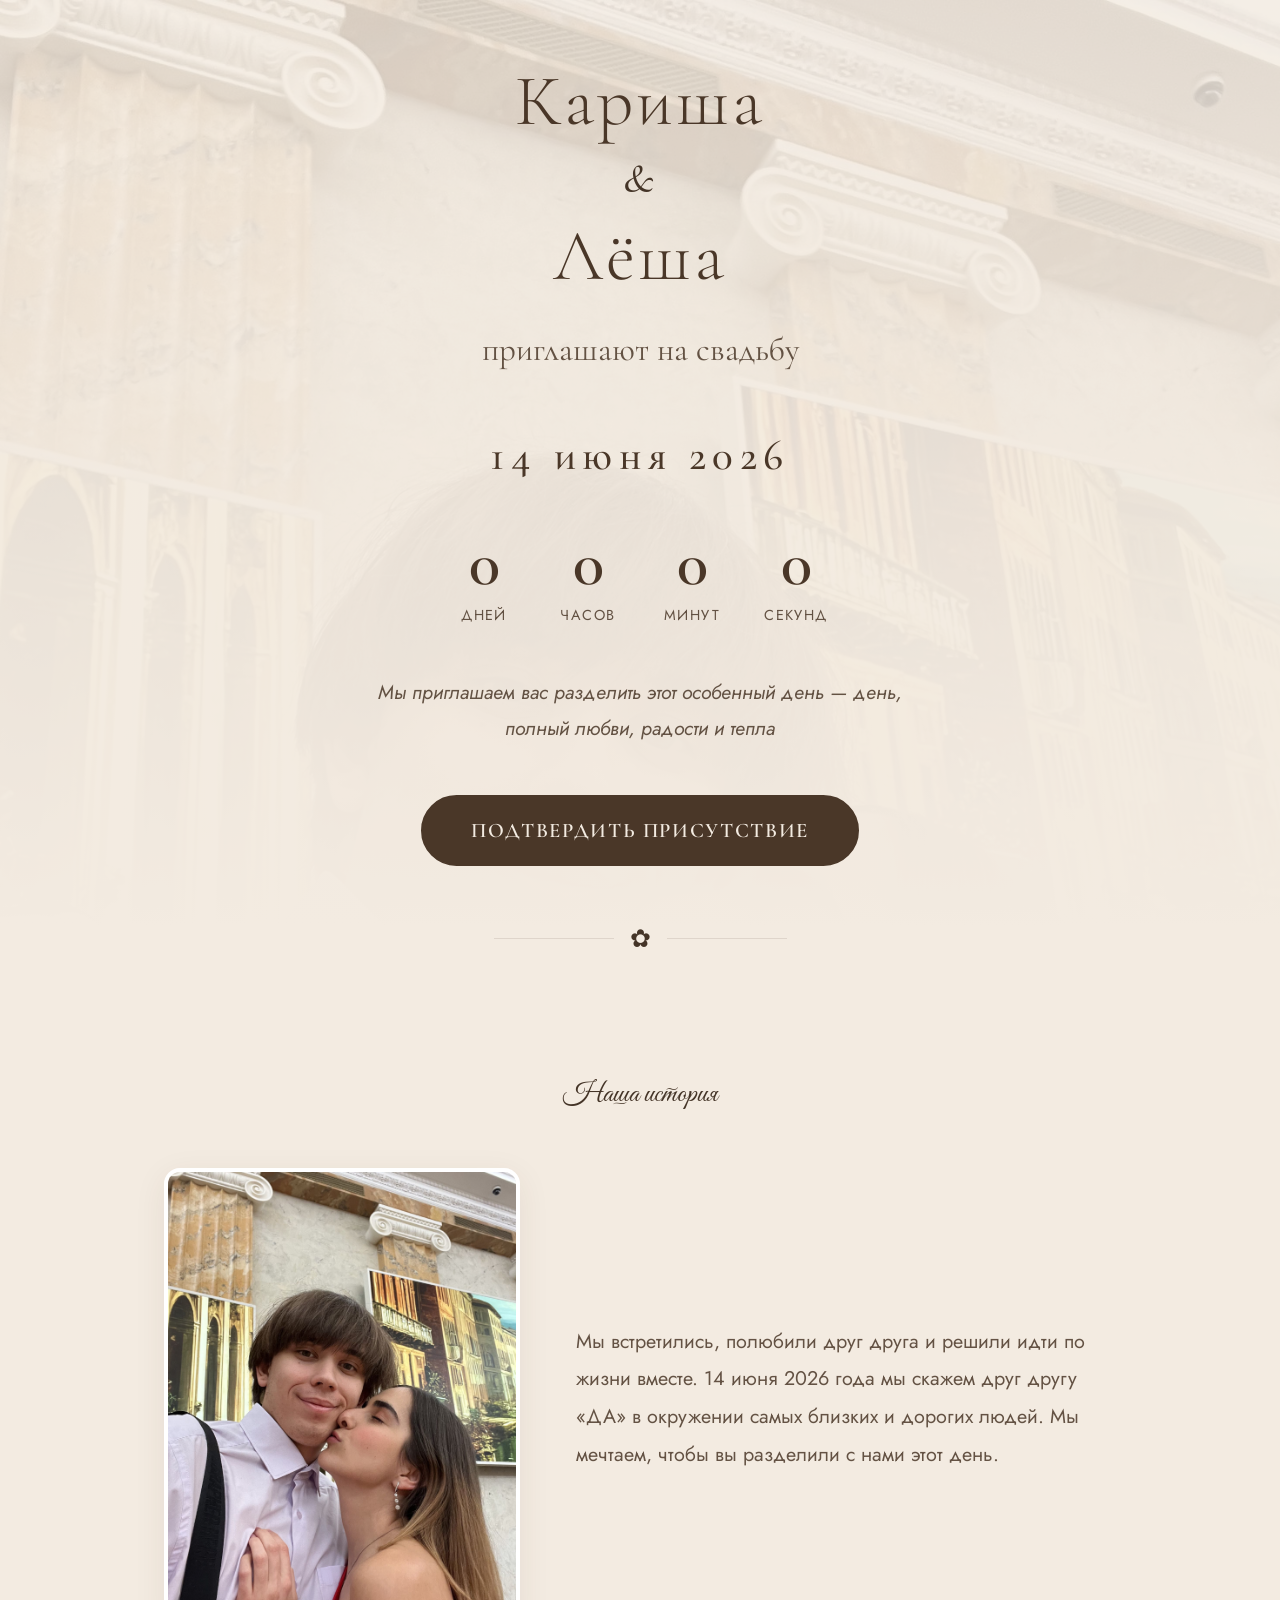
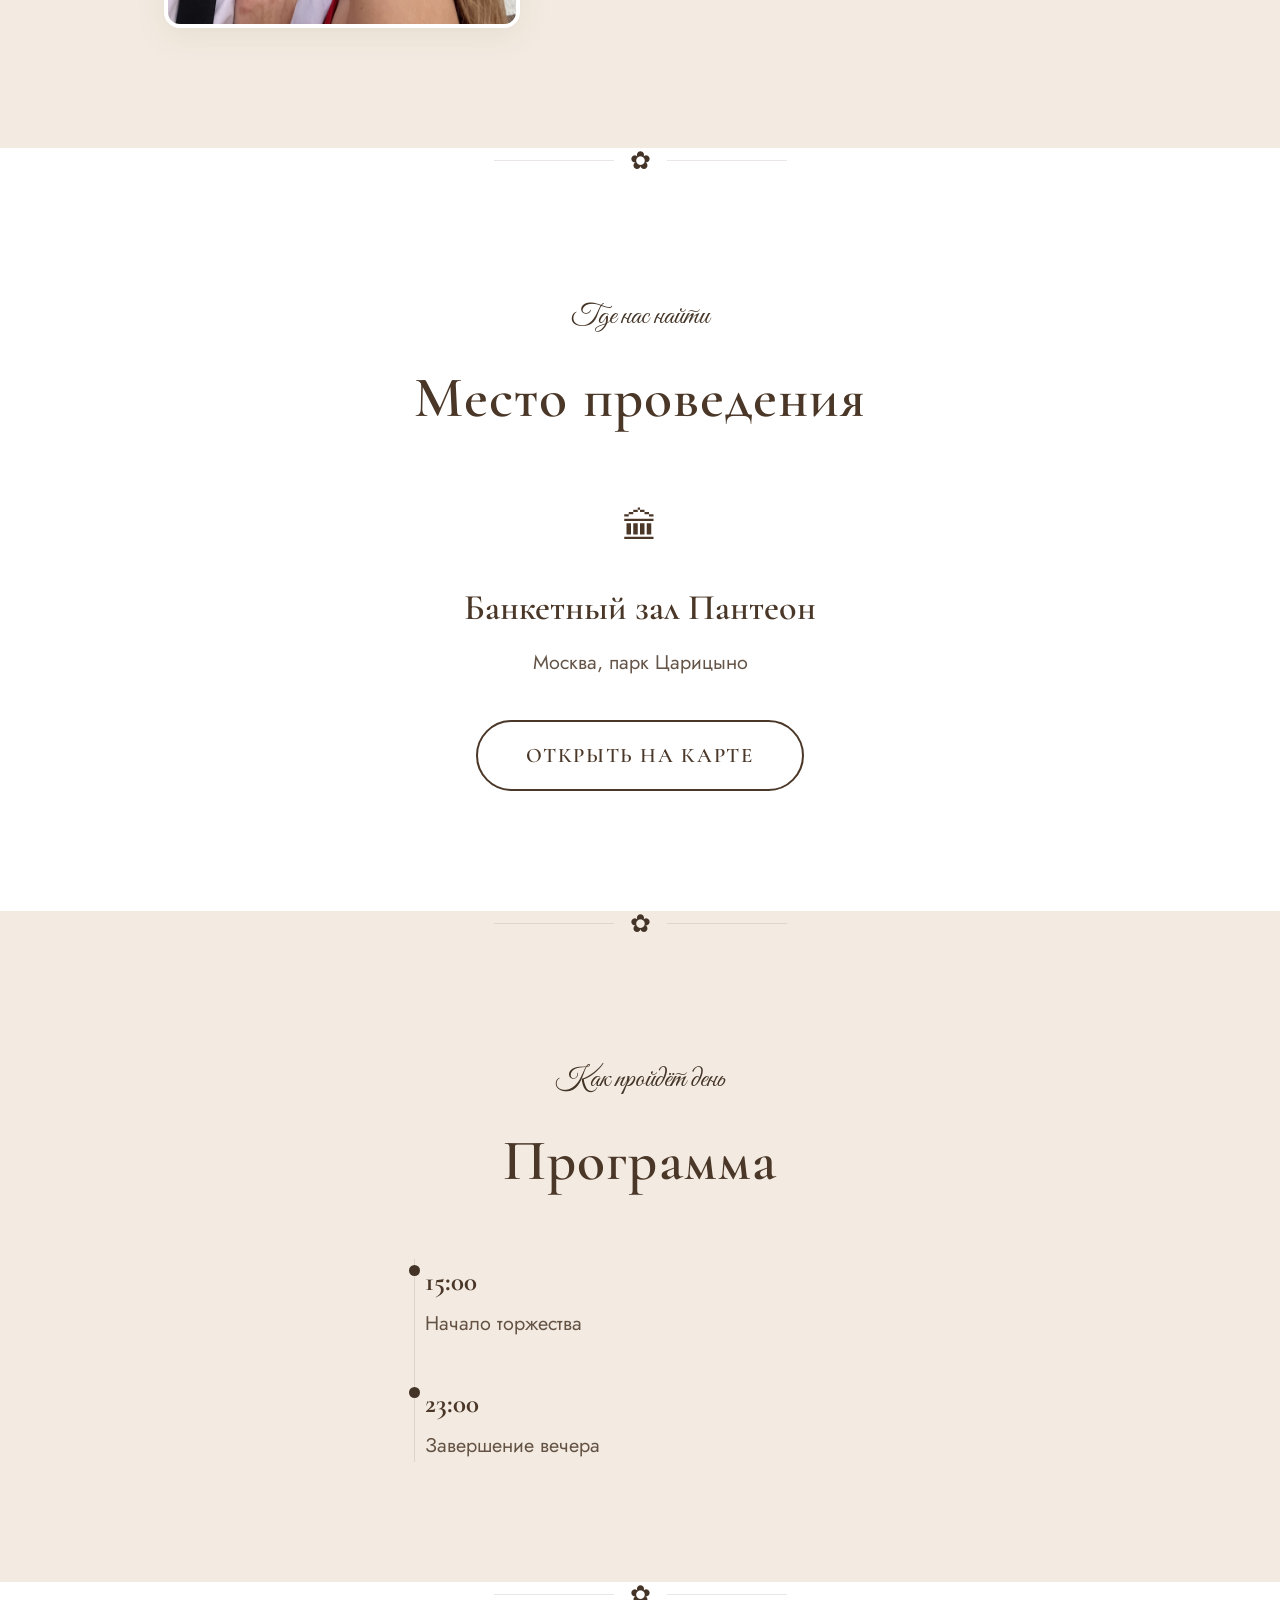
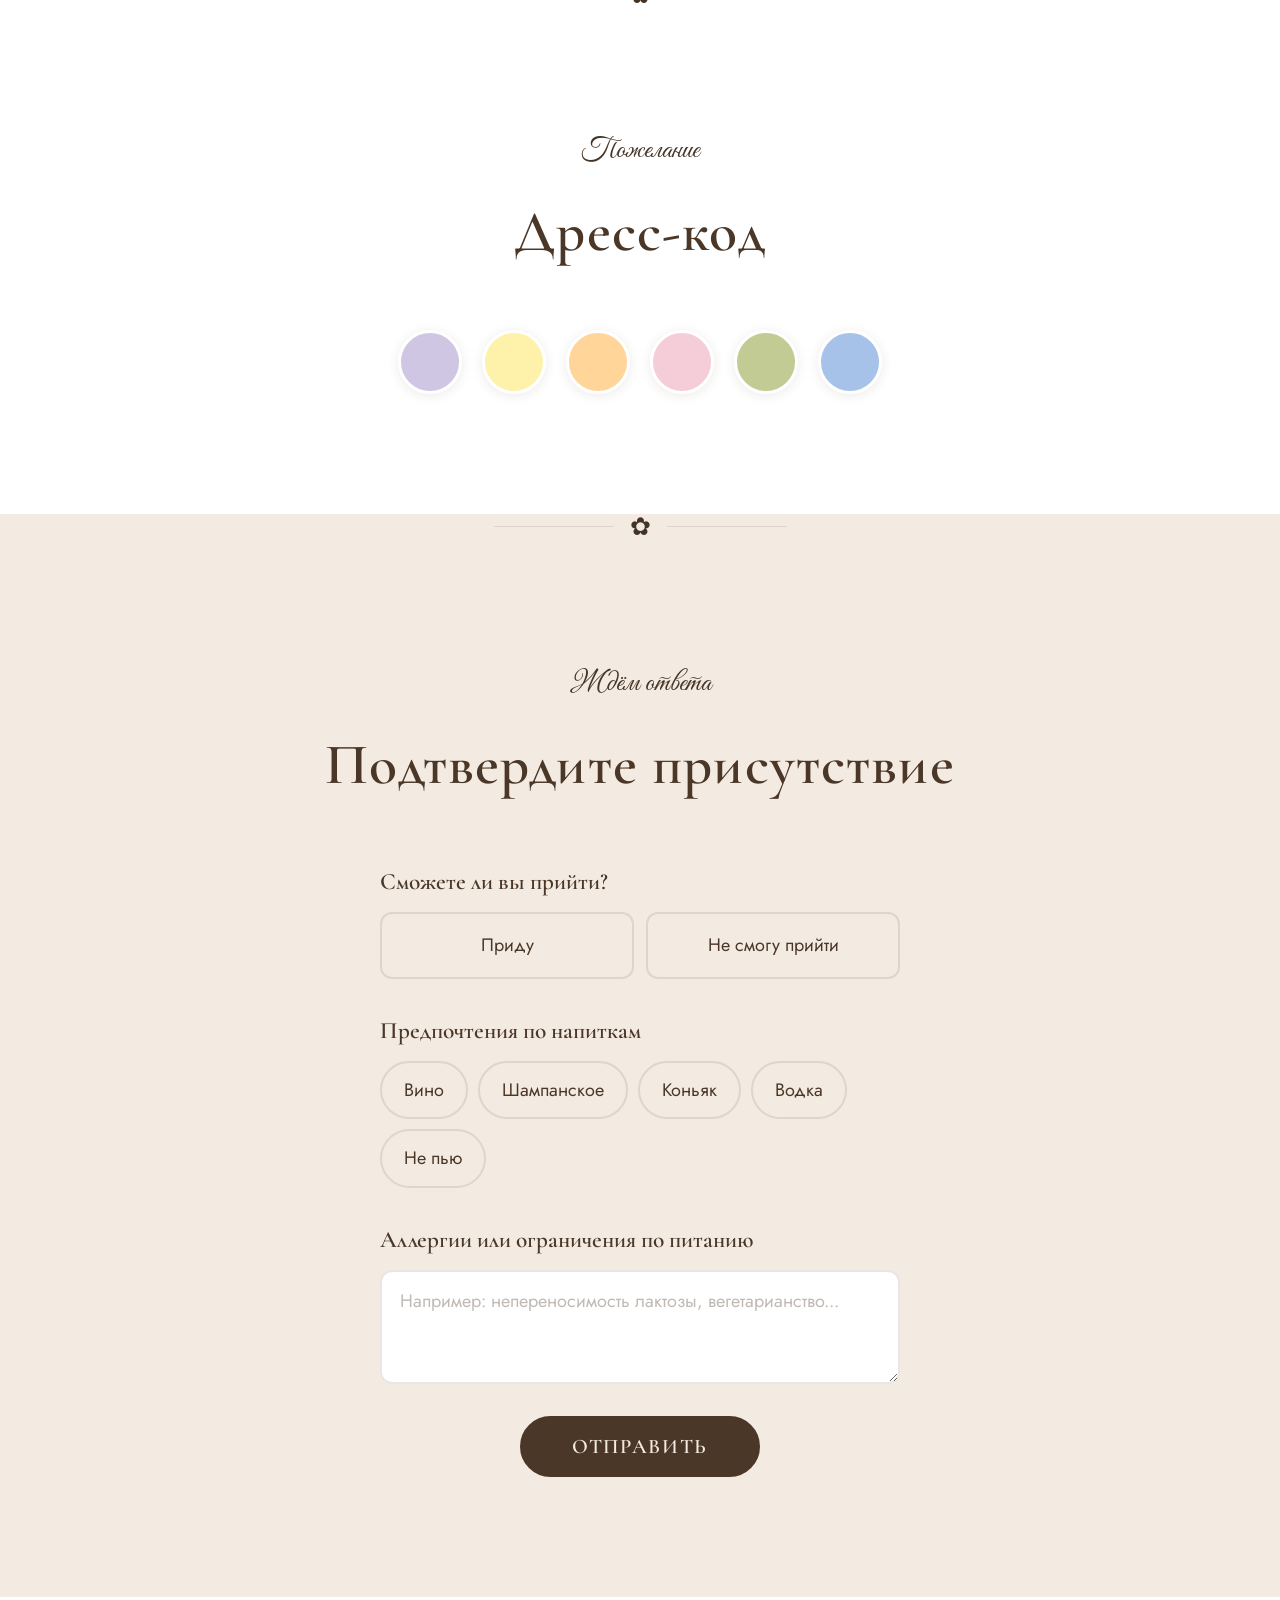
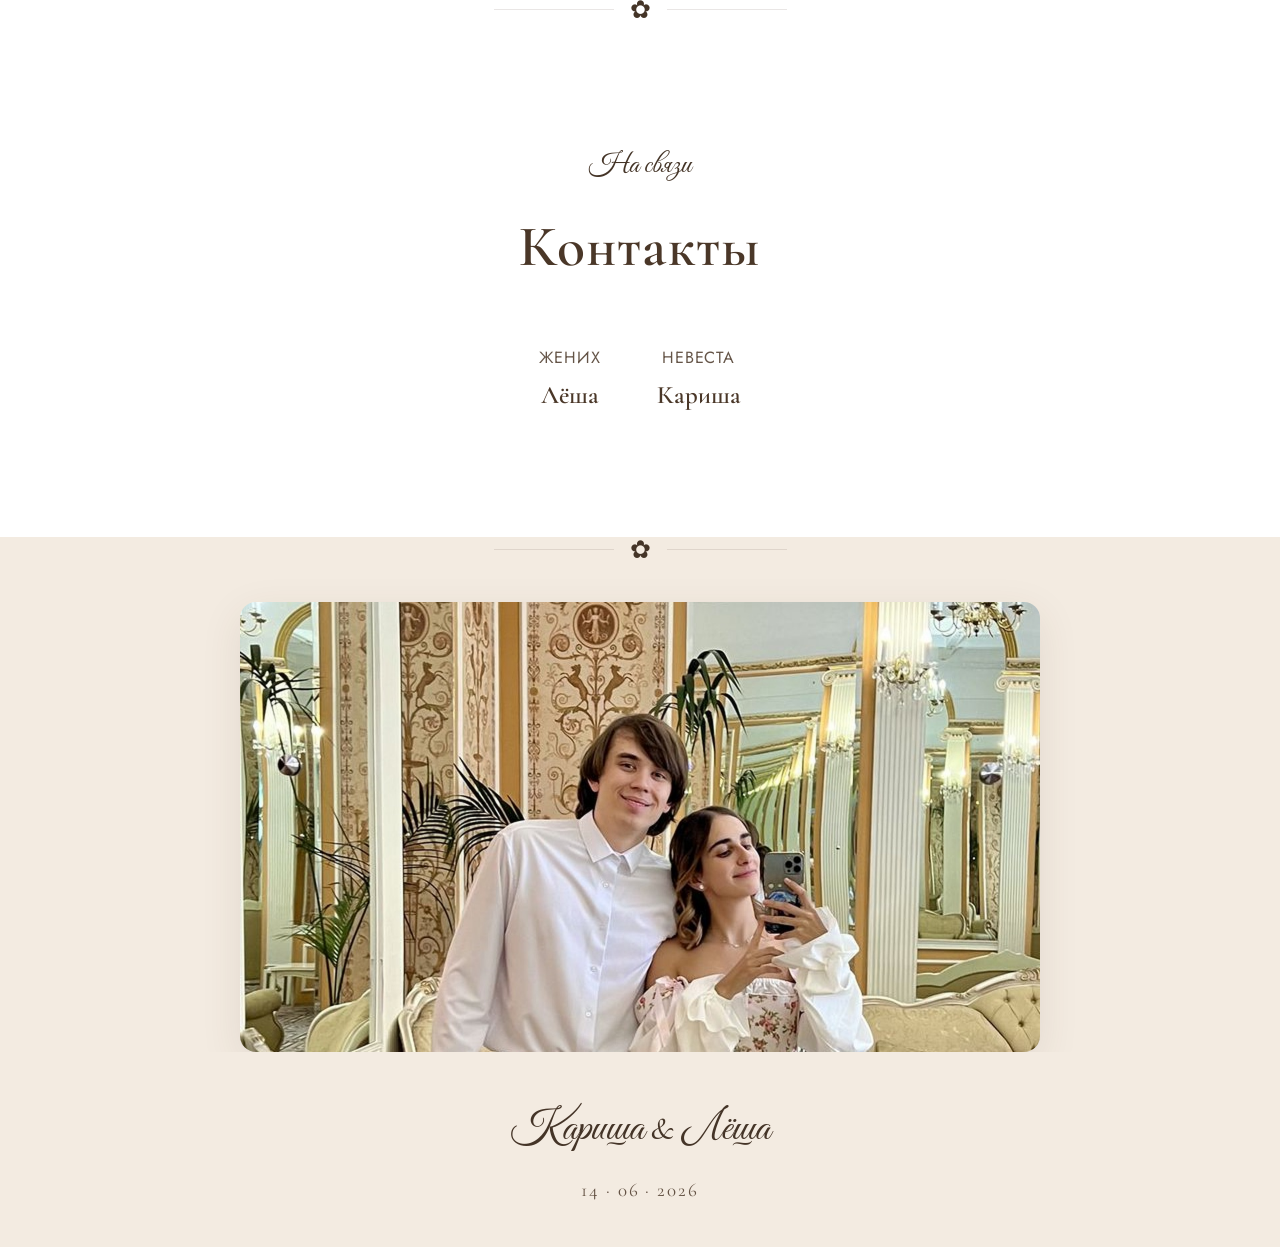
==== commit 3ea1de56: "style: убрать заголовок «О нас» из секции Co-Authored-By: Claude Opus 4.6 <noreply@anthropic.com>" ====
--- a/index.html
+++ b/index.html
@@ -88,7 +88,7 @@
   <section class="section about reveal" id="about">
     <div class="container">
       <p class="section__label">Наша история</p>
-      <h2 class="section__title">О нас</h2>
+      <h2 class="section__title"></h2>
 
       <div class="about__content">
         <img
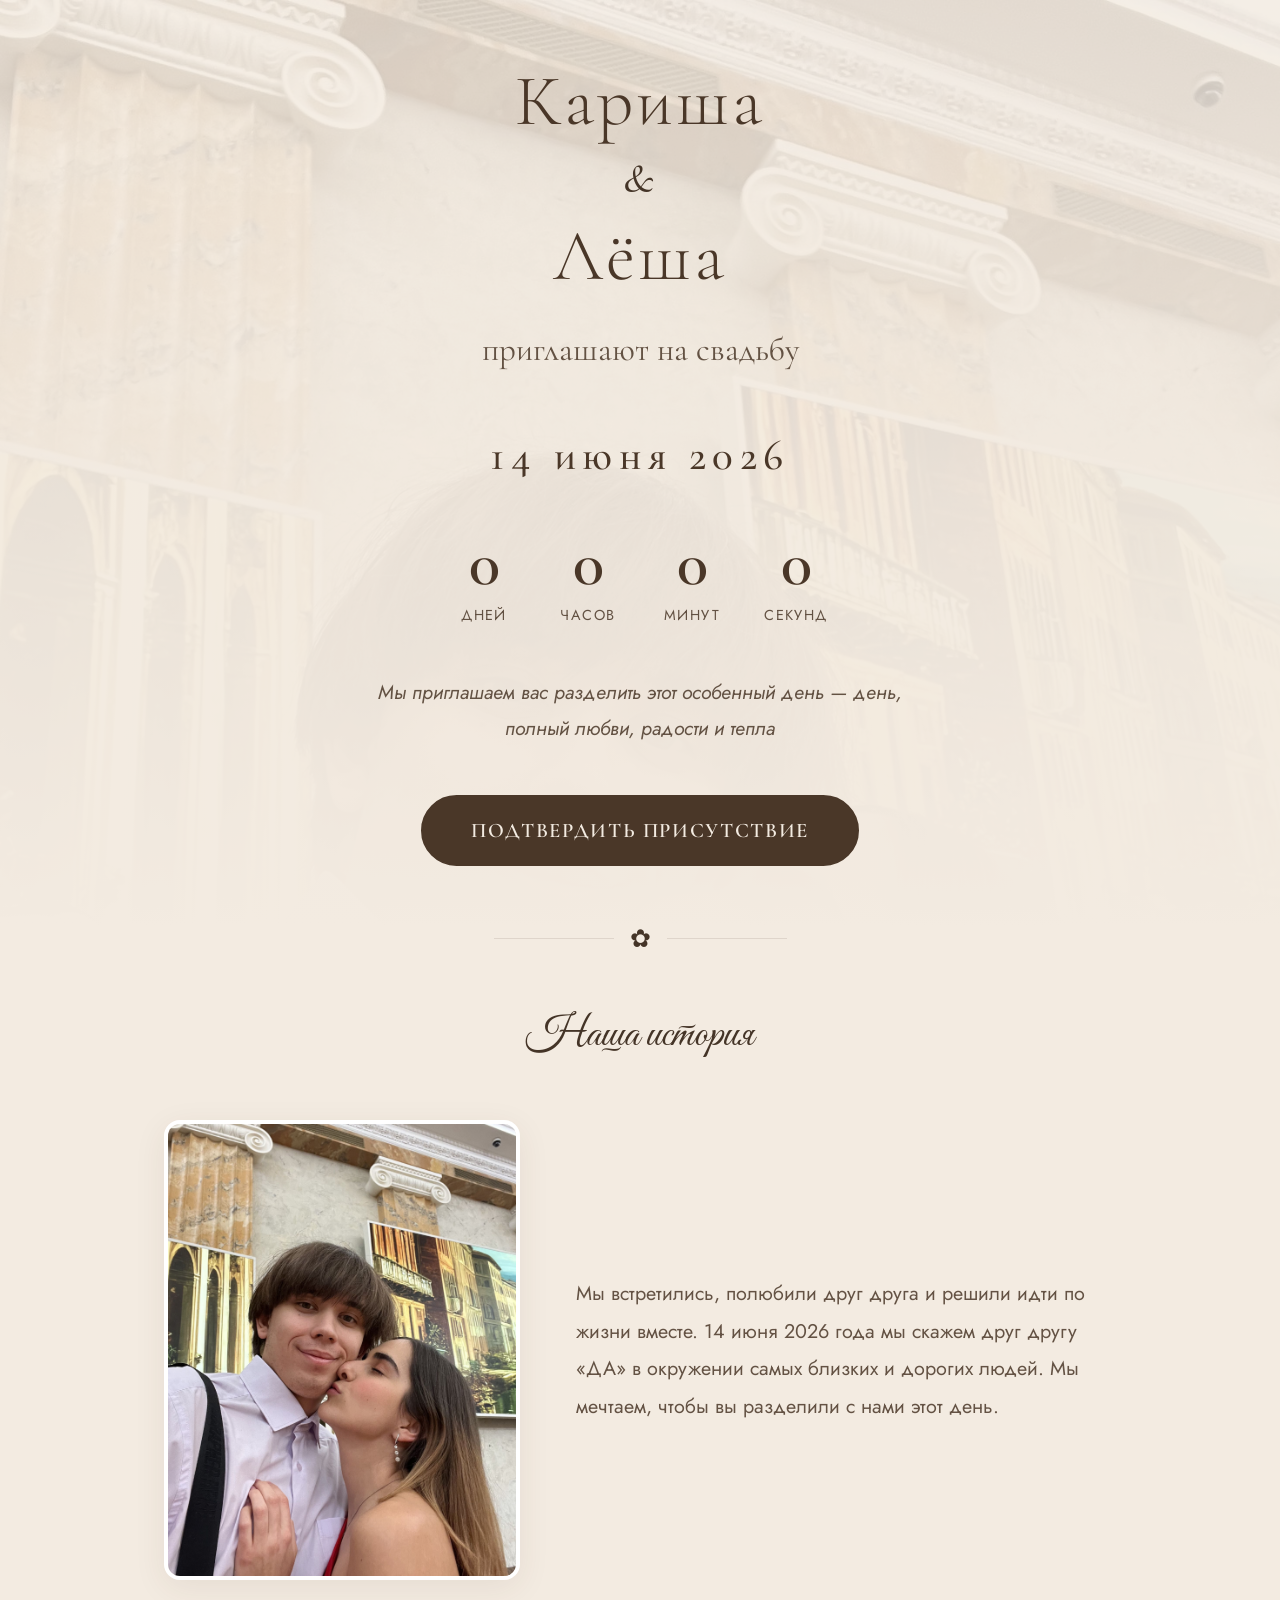
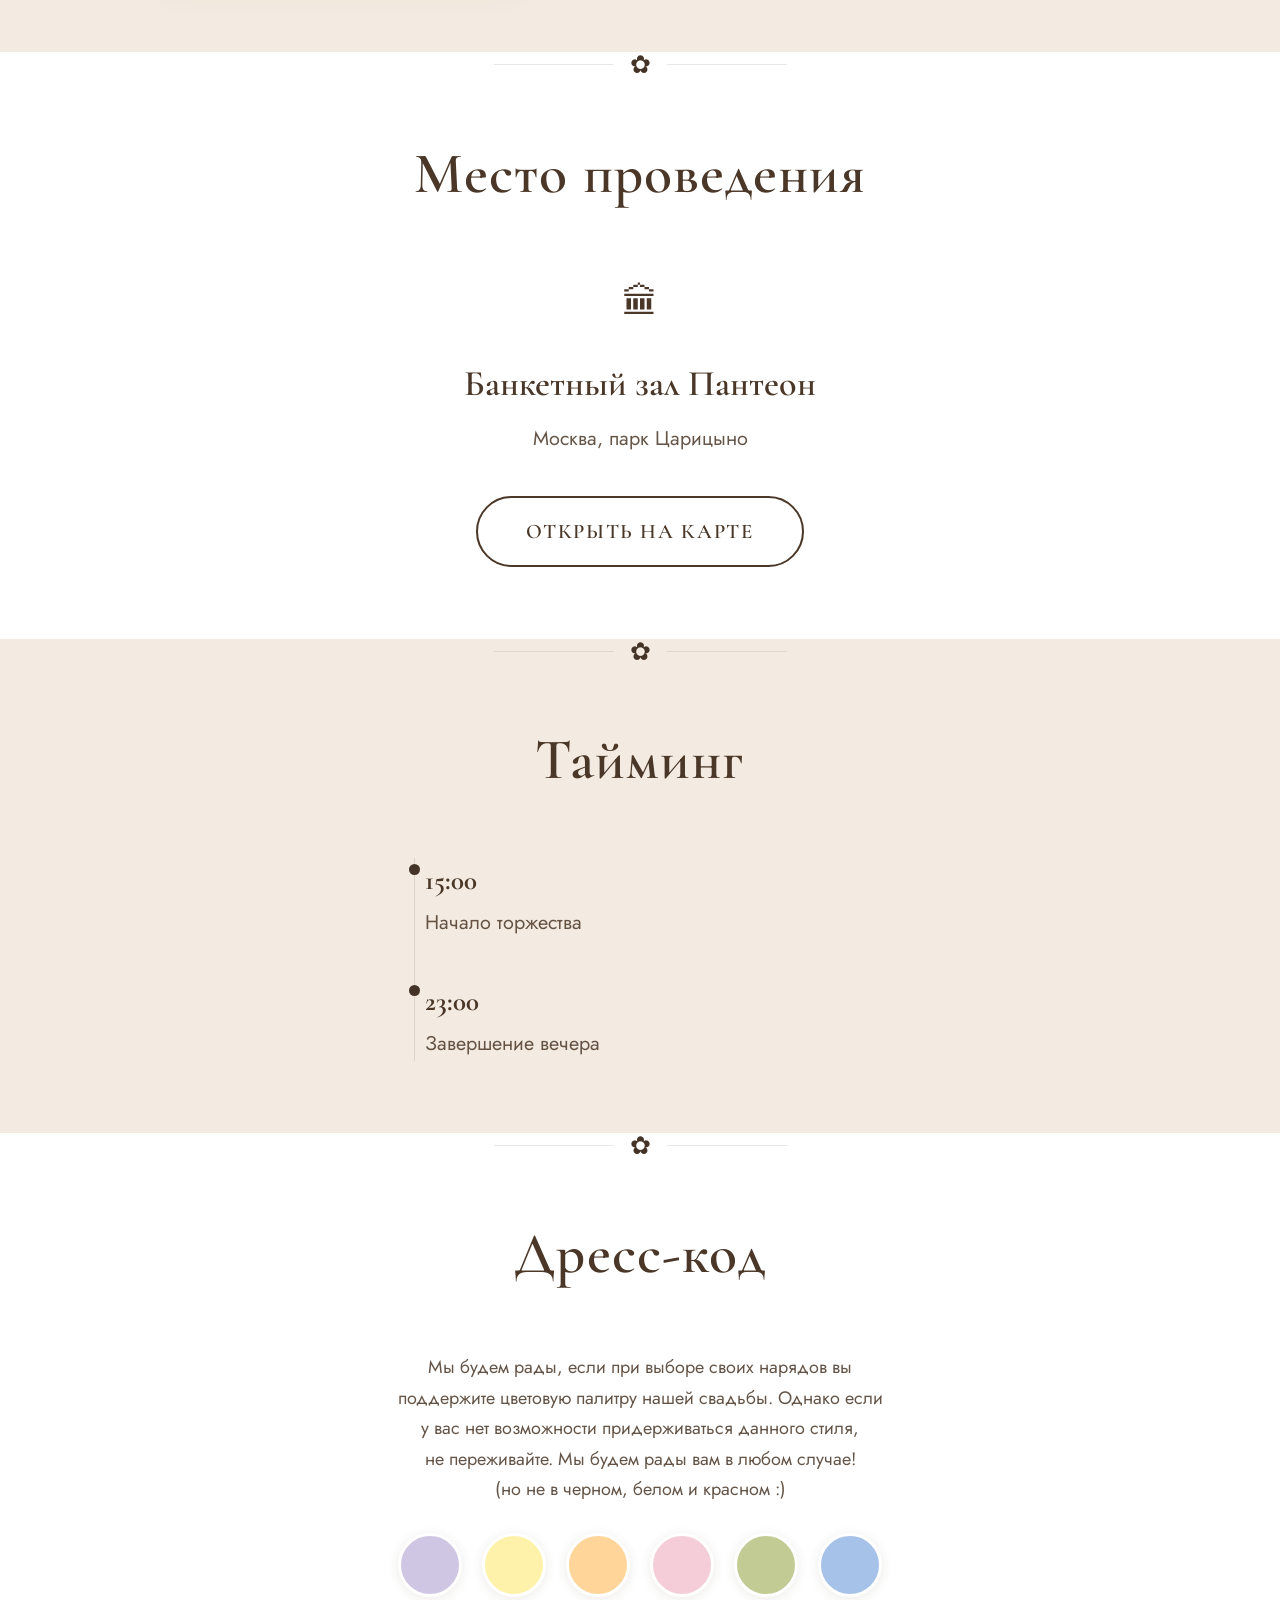
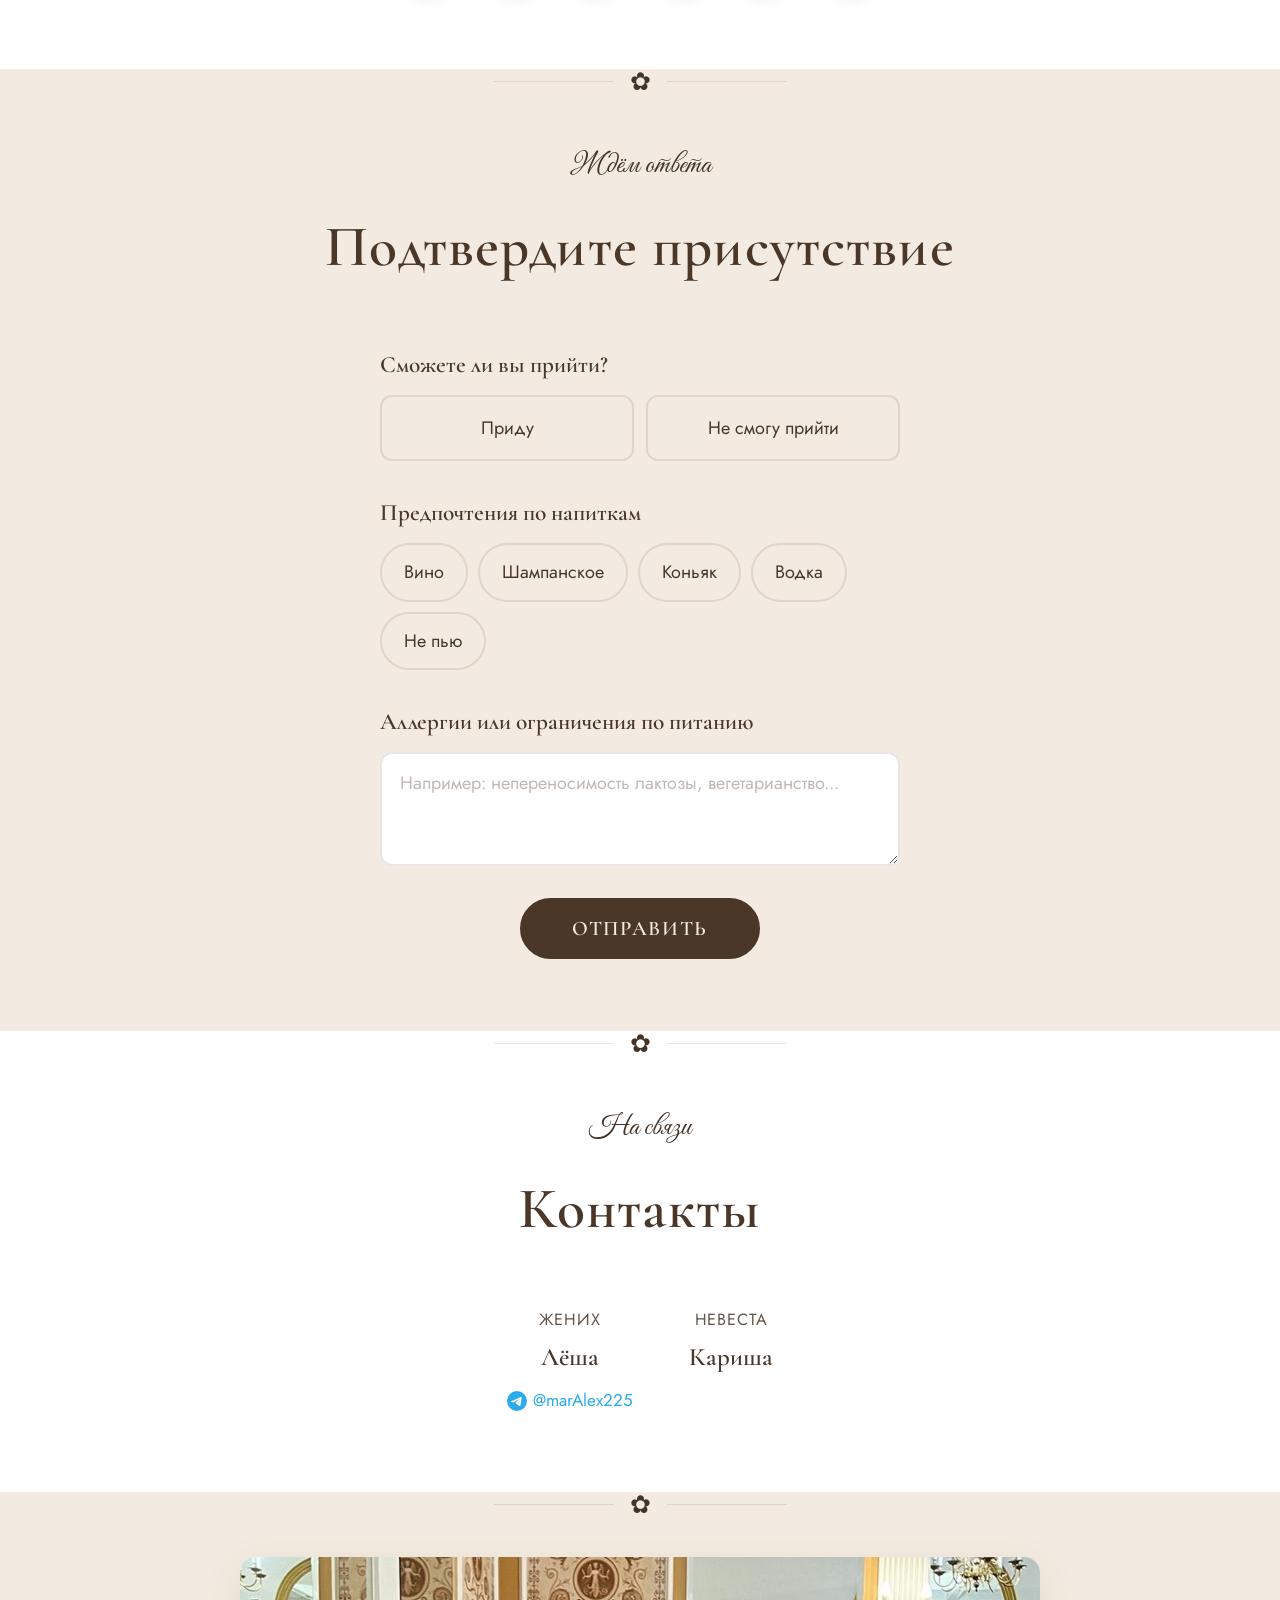
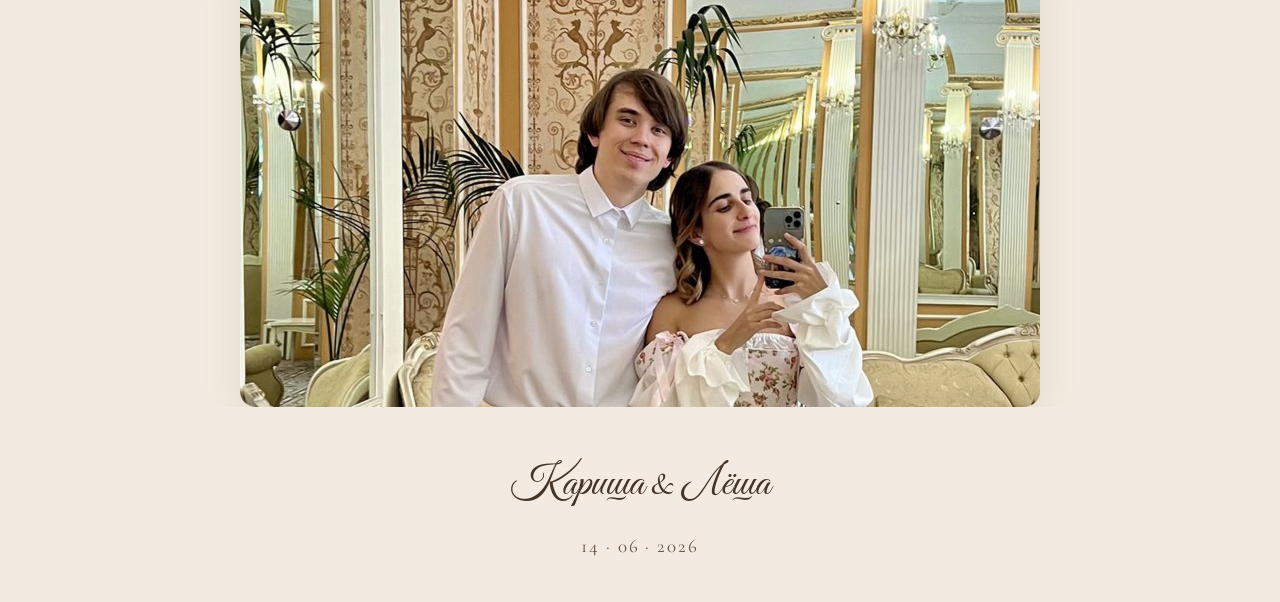
==== commit 66a79a2e: "feat: уменьшить отступы секций, favicon, Telegram жениха, текст дресс-кода - Уменьшить верхние отсту" ====
--- a/index.html
+++ b/index.html
@@ -4,6 +4,7 @@
   <meta charset="UTF-8">
   <meta name="viewport" content="width=device-width, initial-scale=1.0">
   <title>Кариша и Лёша — Свадьба 14 июня 2026</title>
+  <link rel="icon" href="data:image/svg+xml,<svg xmlns='http://www.w3.org/2000/svg' viewBox='0 0 100 100'><text y='.9em' font-size='90'>💕</text></svg>">
   <meta name="description" content="Приглашение на свадьбу Кариши и Лёши. 14 июня 2026, Москва, парк Царицыно, банкетный зал Пантеон.">
 
   <!-- Open Graph — превью в WhatsApp, Telegram, VK -->
@@ -119,7 +120,7 @@
   <!-- ==================== МЕСТО ПРОВЕДЕНИЯ ==================== -->
   <section class="section venue reveal" id="venue">
     <div class="container">
-      <p class="section__label">Где нас найти</p>
+      <!-- <p class="section__label">Где нас найти</p> -->
       <h2 class="section__title">Место проведения</h2>
 
       <div class="venue__card">
@@ -148,8 +149,8 @@
   <!-- ==================== ПРОГРАММА ДНЯ ==================== -->
   <section class="section timeline reveal" id="timeline">
     <div class="container">
-      <p class="section__label">Как пройдёт день</p>
-      <h2 class="section__title">Программа</h2>
+      <!-- <p class="section__label">Как пройдёт день</p> -->
+      <h2 class="section__title">Тайминг</h2>
 
       <ul class="timeline__list">
         <li class="timeline__item">
@@ -178,8 +179,15 @@
   <!-- ==================== ДРЕСС-КОД ==================== -->
   <section class="section dresscode reveal" id="dresscode">
     <div class="container">
-      <p class="section__label">Пожелание</p>
+      <!-- <p class="section__label">Пожелание</p> -->
       <h2 class="section__title">Дресс-код</h2>
+
+      <p class="dresscode__text">
+        Мы будем рады, если при выборе своих нарядов вы поддержите цветовую палитру нашей свадьбы.
+        Однако если у&nbsp;вас нет возможности придерживаться данного стиля, не&nbsp;переживайте.
+        Мы будем рады вам в&nbsp;любом случае!
+        <br>(но не в черном, белом и красном :)
+      </p>
 
       <div class="dresscode__palette">
         <div class="dresscode__color" style="background-color: #CFC6E3;" title="Лавандовый"></div>
@@ -294,6 +302,10 @@
         <div class="contacts__item">
           <p class="contacts__role">Жених</p>
           <p class="contacts__name">Лёша</p>
+          <a href="https://t.me/marAlex225" target="_blank" rel="noopener noreferrer" class="contacts__telegram">
+            <svg width="20" height="20" viewBox="0 0 24 24" fill="currentColor"><path d="M11.944 0A12 12 0 0 0 0 12a12 12 0 0 0 12 12 12 12 0 0 0 12-12A12 12 0 0 0 12 0a12 12 0 0 0-.056 0zm4.962 7.224c.1-.002.321.023.465.14a.506.506 0 0 1 .171.325c.016.093.036.306.02.472-.18 1.898-.962 6.502-1.36 8.627-.168.9-.499 1.201-.82 1.23-.696.065-1.225-.46-1.9-.902-1.056-.693-1.653-1.124-2.678-1.8-1.185-.78-.417-1.21.258-1.91.177-.184 3.247-2.977 3.307-3.23.007-.032.014-.15-.056-.212s-.174-.041-.249-.024c-.106.024-1.793 1.14-5.061 3.345-.479.33-.913.49-1.302.48-.428-.008-1.252-.241-1.865-.44-.752-.245-1.349-.374-1.297-.789.027-.216.325-.437.893-.663 3.498-1.524 5.83-2.529 6.998-3.014 3.332-1.386 4.025-1.627 4.476-1.635z"/></svg>
+            @marAlex225
+          </a>
         </div>
         <div class="contacts__item">
           <p class="contacts__role">Невеста</p>
--- a/css/style.css
+++ b/css/style.css
@@ -23,7 +23,7 @@
   --font-accent: 'Great Vibes', cursive;
   --font-body: 'Jost', sans-serif;
 
-  --section-padding: 100px 0;
+  --section-padding: 40px 0 64px;
   --container-width: 900px;
   --radius: 16px;
 }
@@ -288,6 +288,10 @@
   background: var(--color-cream);
 }
 
+.about .section__label {
+  font-size: 2.4rem;
+}
+
 .about__content {
   display: flex;
   flex-direction: column;
@@ -454,6 +458,15 @@
    ============================================ */
 .dresscode {
   background: white;
+}
+
+.dresscode__text {
+  text-align: center;
+  max-width: 520px;
+  margin: 0 auto 28px;
+  font-size: 1rem;
+  line-height: 1.7;
+  color: var(--color-dark-light);
 }
 
 .dresscode__palette {
@@ -660,6 +673,21 @@
   margin-bottom: 2px;
 }
 
+.contacts__telegram {
+  display: inline-flex;
+  align-items: center;
+  gap: 6px;
+  margin-top: 8px;
+  font-size: 0.95rem;
+  color: #2AABEE;
+  text-decoration: none;
+  transition: opacity 0.2s;
+}
+
+.contacts__telegram:hover {
+  opacity: 0.7;
+}
+
 .contacts__role {
   font-size: 0.9rem;
   color: var(--color-dark-light);
@@ -801,7 +829,7 @@
   }
 
   :root {
-    --section-padding: 64px 0;
+    --section-padding: 28px 0 48px;
   }
 
   .container {
@@ -982,7 +1010,7 @@
 /* Десктоп 1200px+ */
 @media (min-width: 1200px) {
   :root {
-    --section-padding: 120px 0;
+    --section-padding: 48px 0 72px;
     --container-width: 1000px;
   }
 
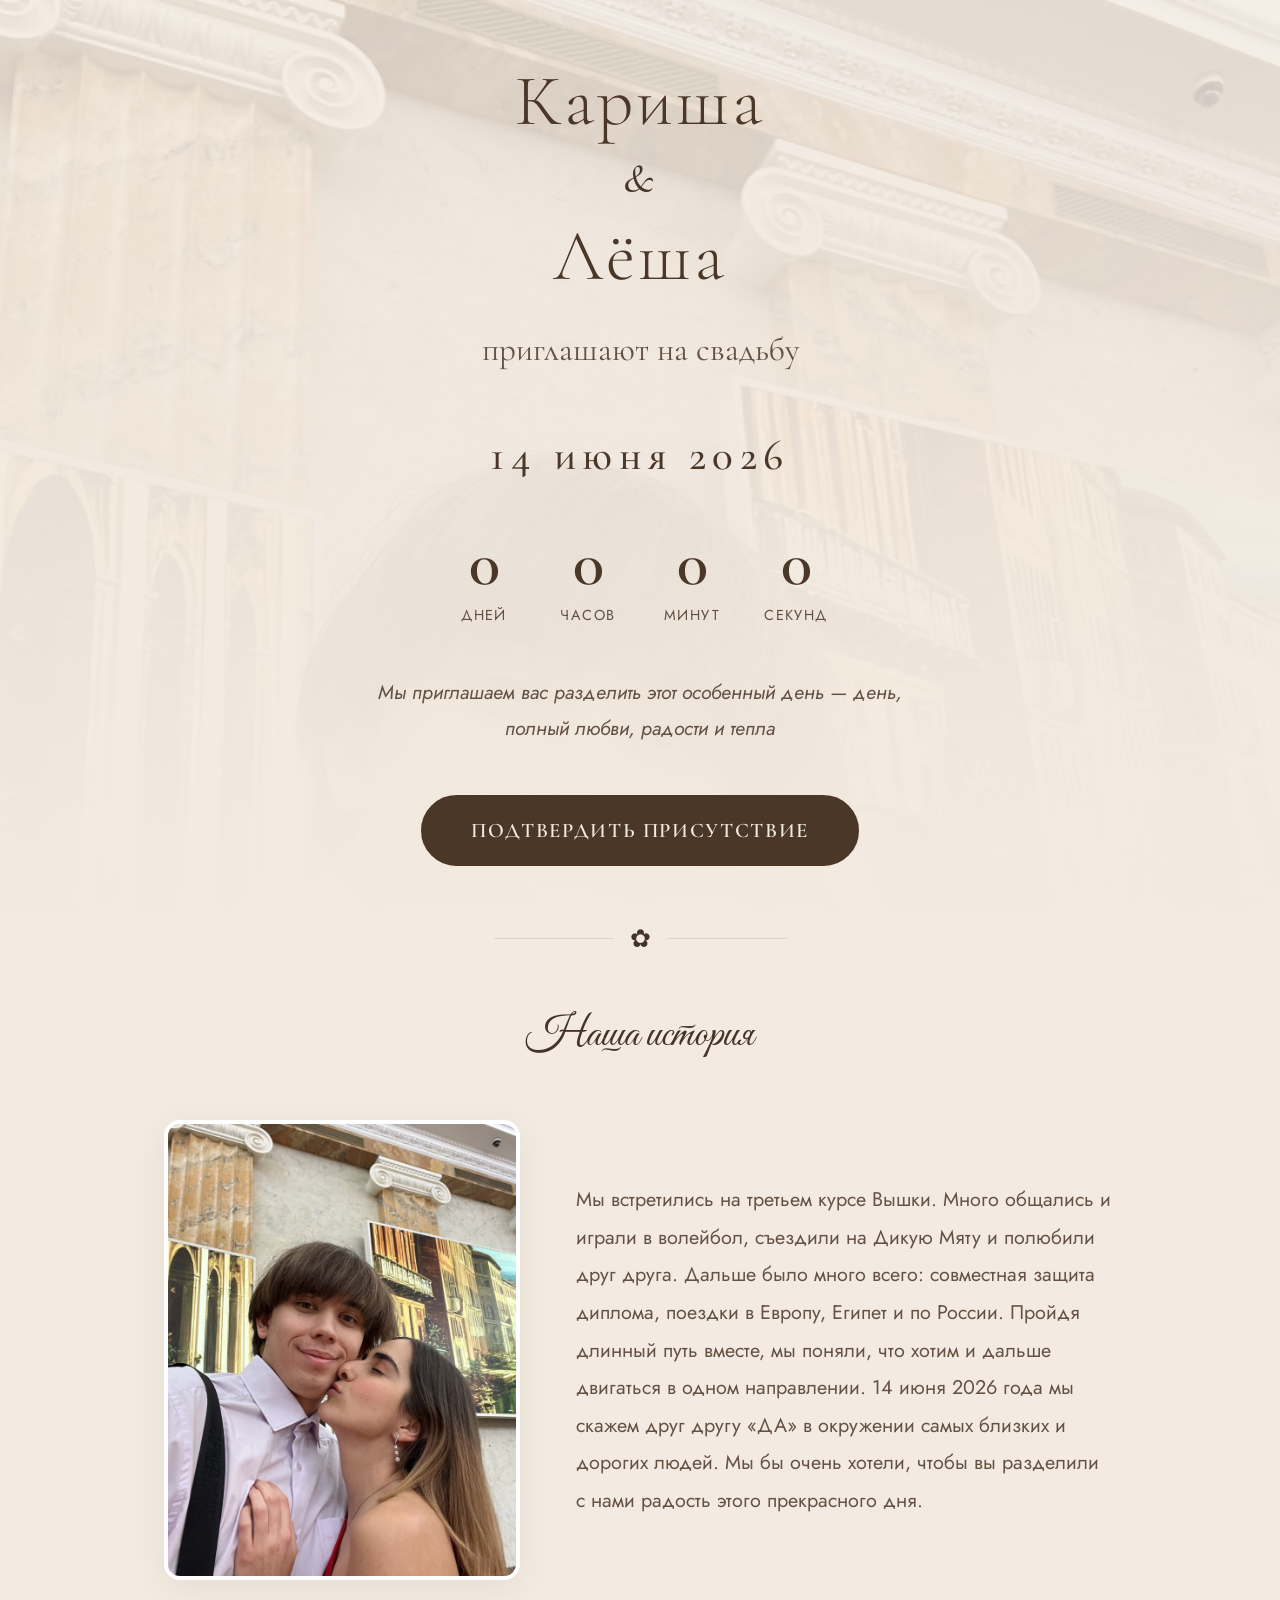
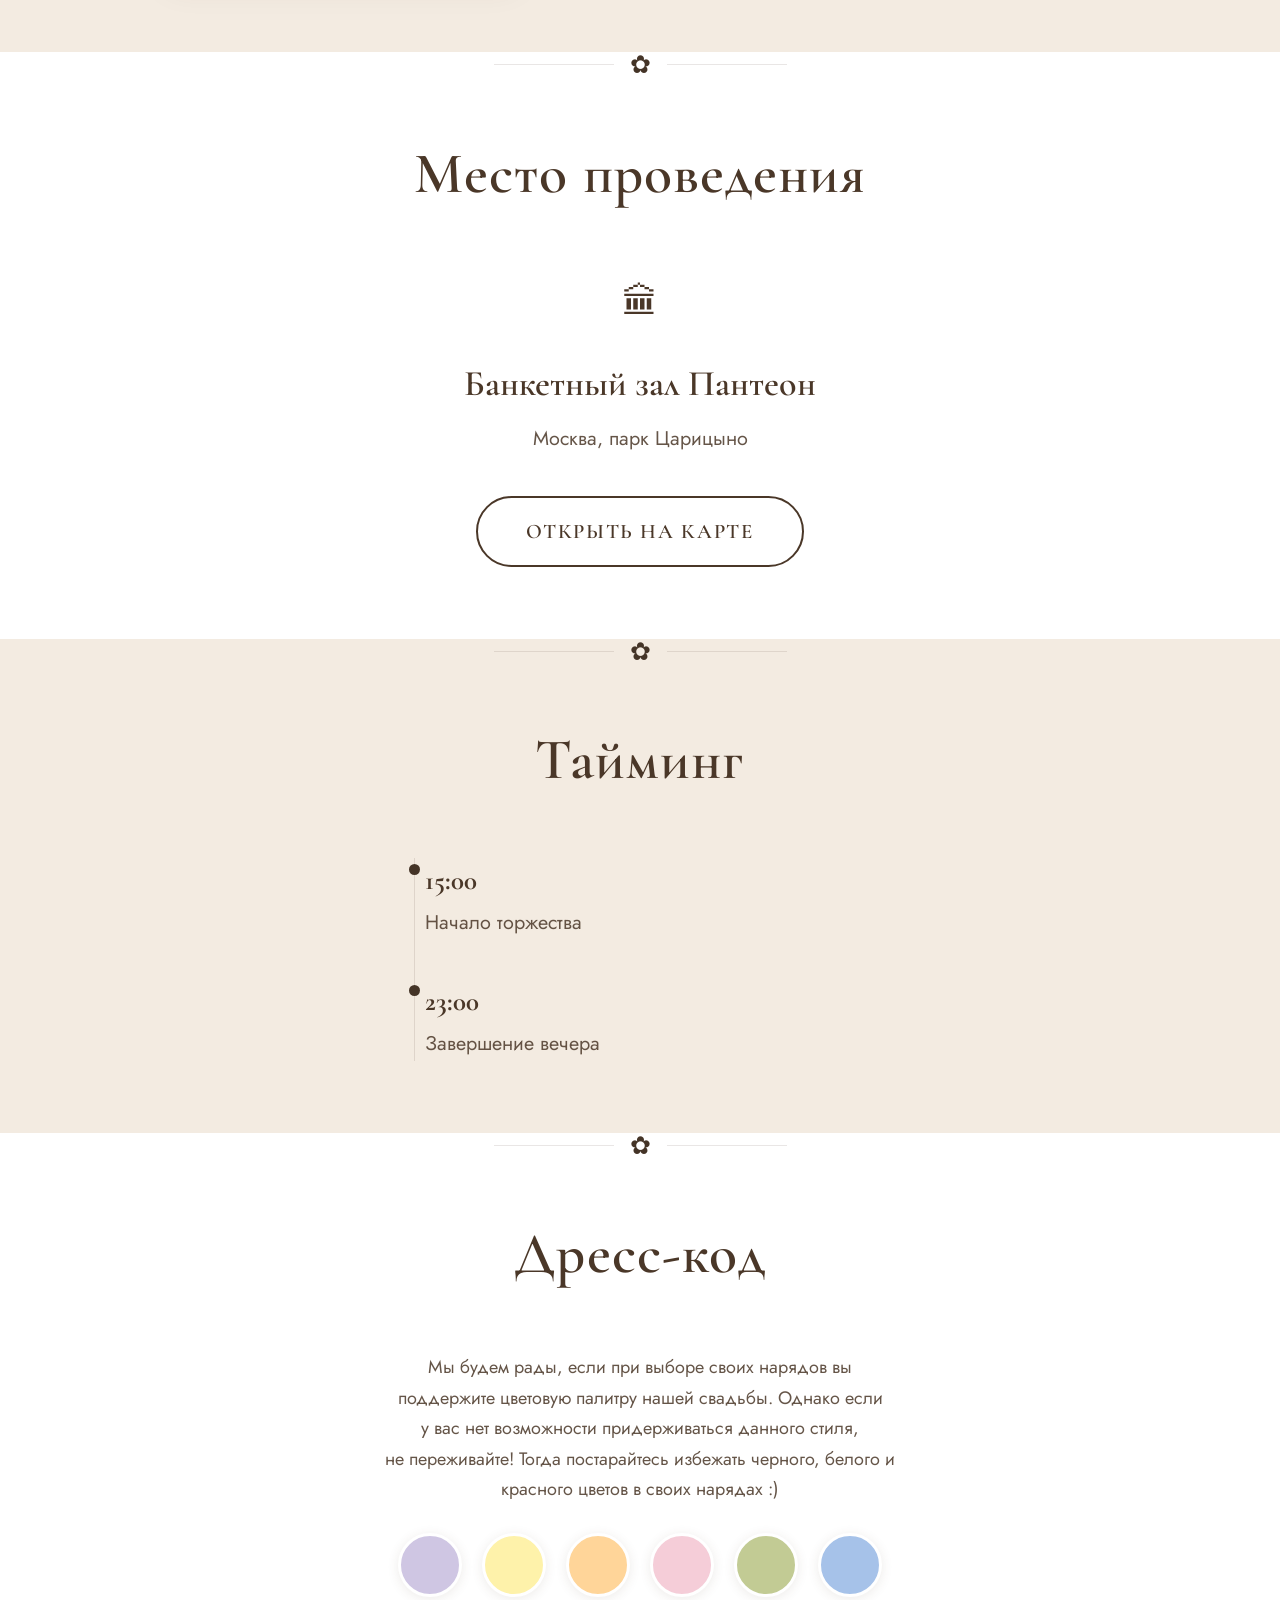
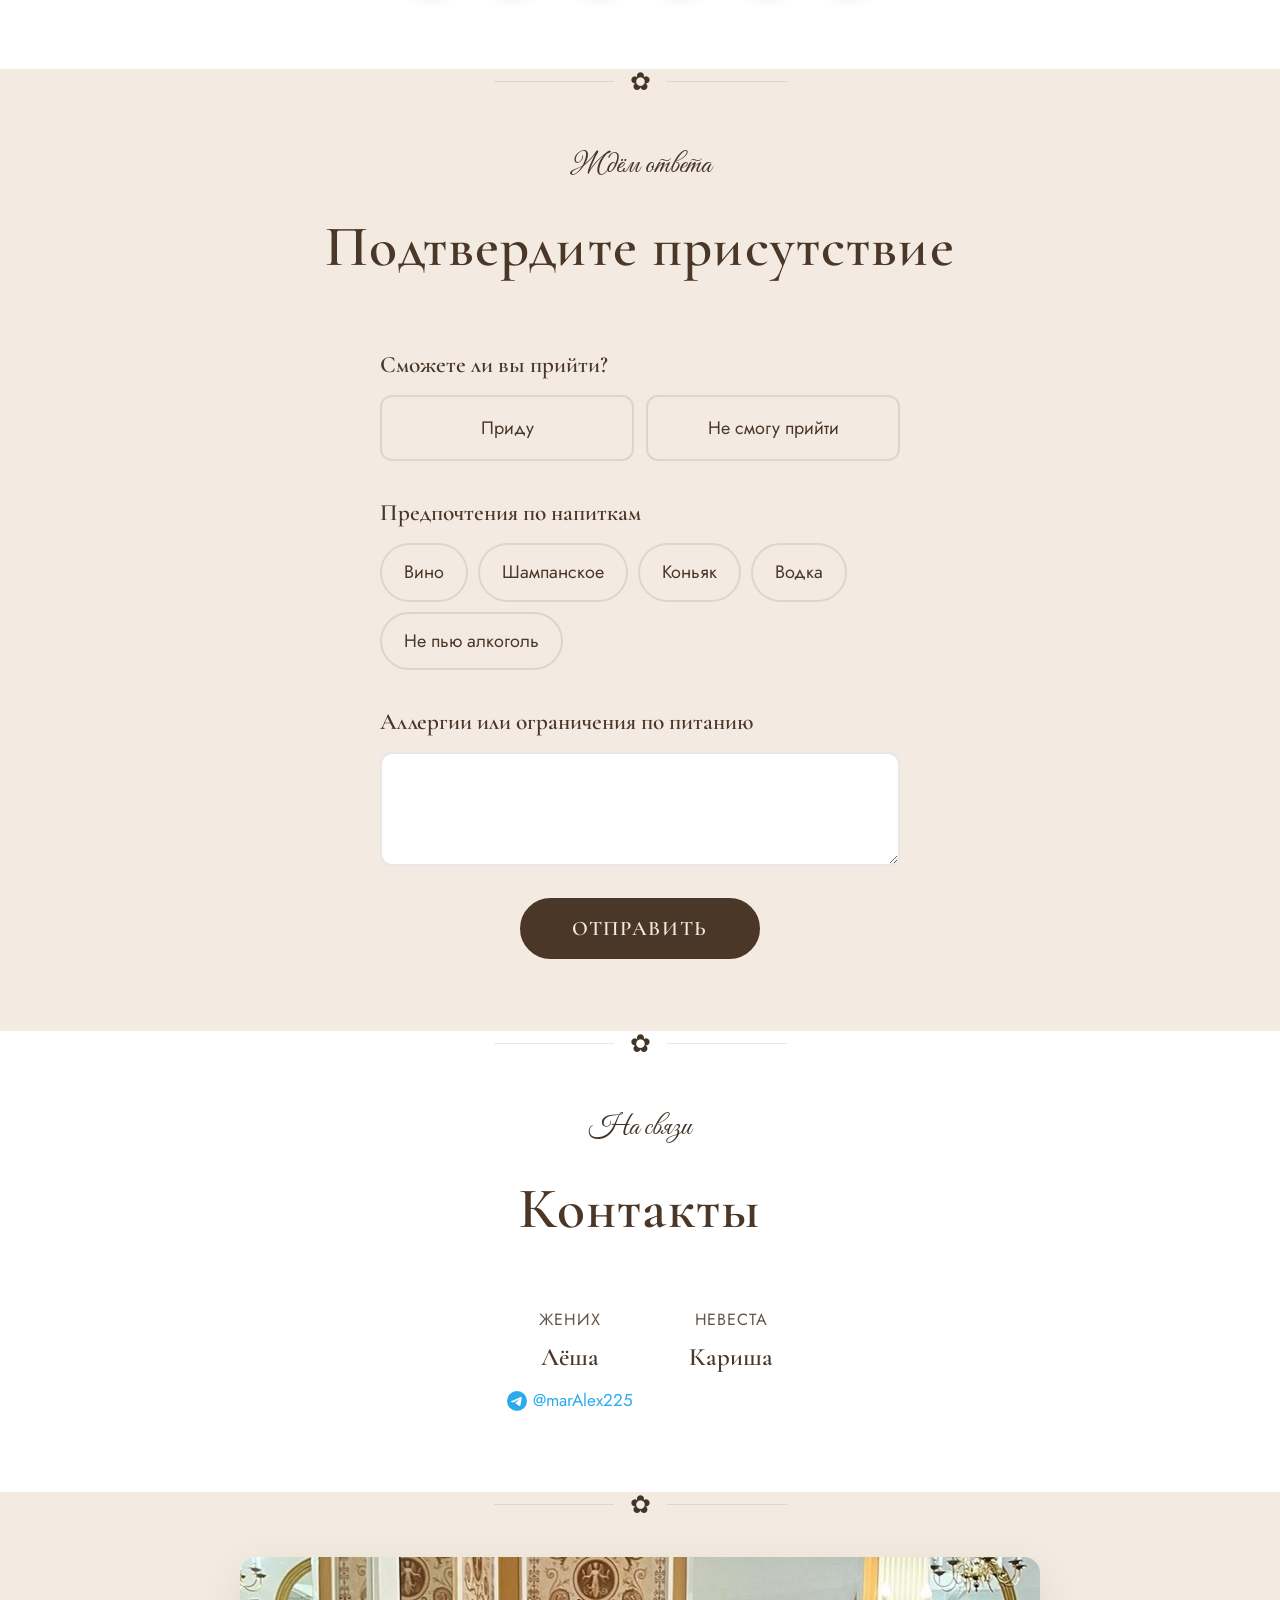
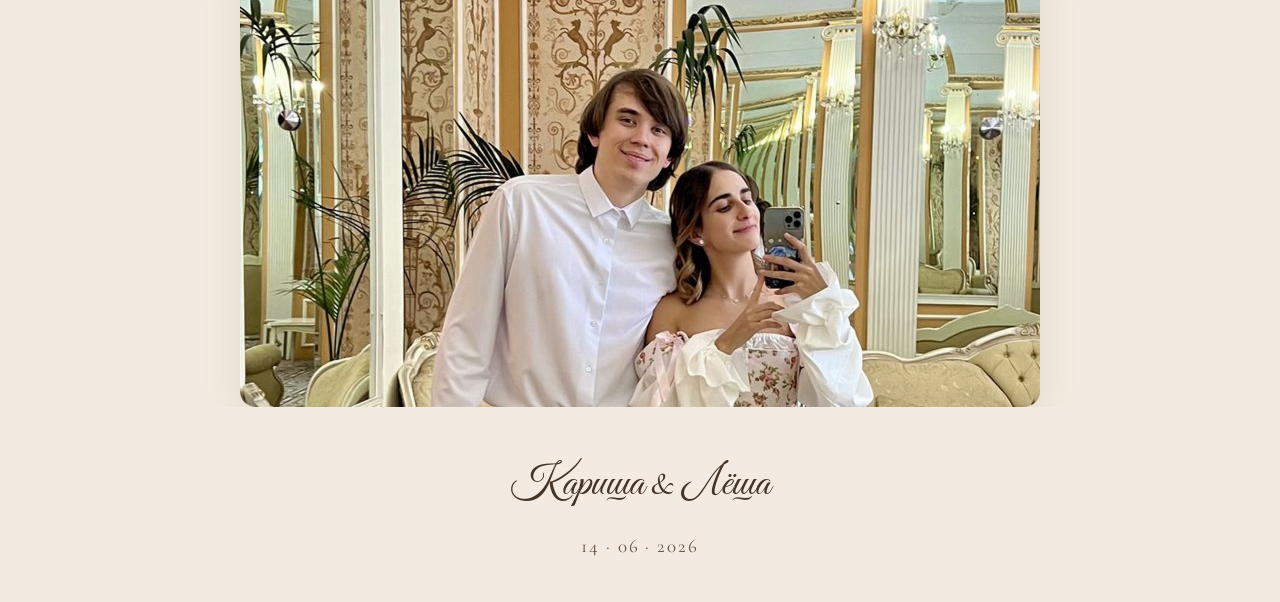
==== commit ad36ef52: "content: обновить тексты — история пары, дресс-код, форма RSVP - Новый текст «О нас» с историей знак" ====
--- a/index.html
+++ b/index.html
@@ -102,10 +102,10 @@
         >
         <div class="about__text">
           <p>
-            Мы встретились, полюбили друг друга и решили идти по жизни вместе.
+            Мы встретились на третьем курсе Вышки. Много общались и играли в волейбол, съездили на Дикую Мяту и полюбили друг друга. Дальше было много всего: совместная защита диплома, поездки в Европу, Египет и по России. Пройдя длинный путь вместе, мы поняли, что хотим и дальше двигаться в одном направлении.
             14&nbsp;июня 2026&nbsp;года мы скажем друг другу «ДА» в&nbsp;окружении
-            самых близких и дорогих людей. Мы мечтаем, чтобы вы разделили
-            с&nbsp;нами этот день.
+            самых близких и дорогих людей. Мы бы очень хотели, чтобы вы разделили
+            с&nbsp;нами радость этого прекрасного дня.
           </p>
         </div>
       </div>
@@ -184,9 +184,7 @@
 
       <p class="dresscode__text">
         Мы будем рады, если при выборе своих нарядов вы поддержите цветовую палитру нашей свадьбы.
-        Однако если у&nbsp;вас нет возможности придерживаться данного стиля, не&nbsp;переживайте.
-        Мы будем рады вам в&nbsp;любом случае!
-        <br>(но не в черном, белом и красном :)
+        Однако если у&nbsp;вас нет возможности придерживаться данного стиля, не&nbsp;переживайте! Тогда постарайтесь избежать черного, белого и красного цветов в своих нарядах :)
       </p>
 
       <div class="dresscode__palette">
@@ -257,7 +255,7 @@
             </div>
             <div class="checkbox-option">
               <input type="checkbox" name="drinks" id="drink-none" value="Не пью">
-              <label for="drink-none" class="checkbox-option__label">Не пью</label>
+              <label for="drink-none" class="checkbox-option__label">Не пью алкоголь</label>
             </div>
           </div>
         </div>
@@ -269,7 +267,6 @@
             id="allergies"
             name="allergies"
             class="form-textarea"
-            placeholder="Например: непереносимость лактозы, вегетарианство..."
             rows="3"
           ></textarea>
         </div>
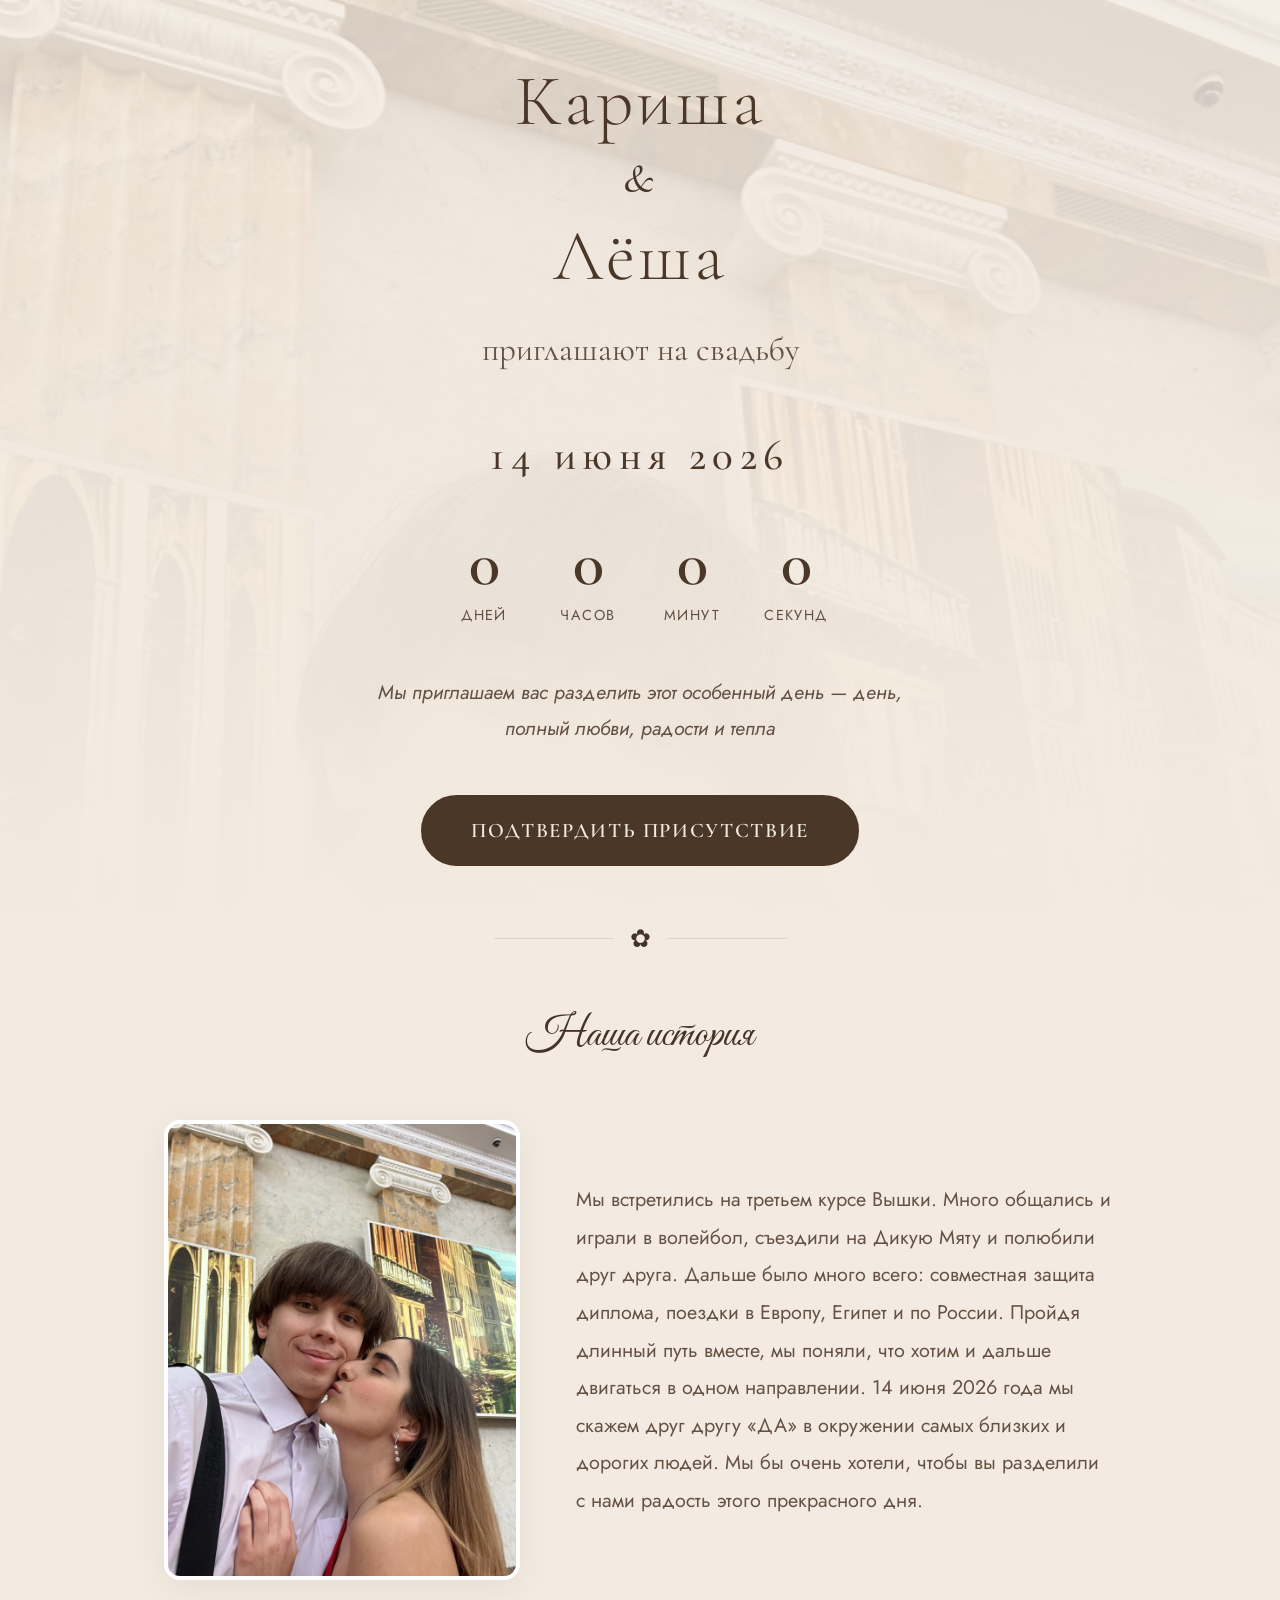
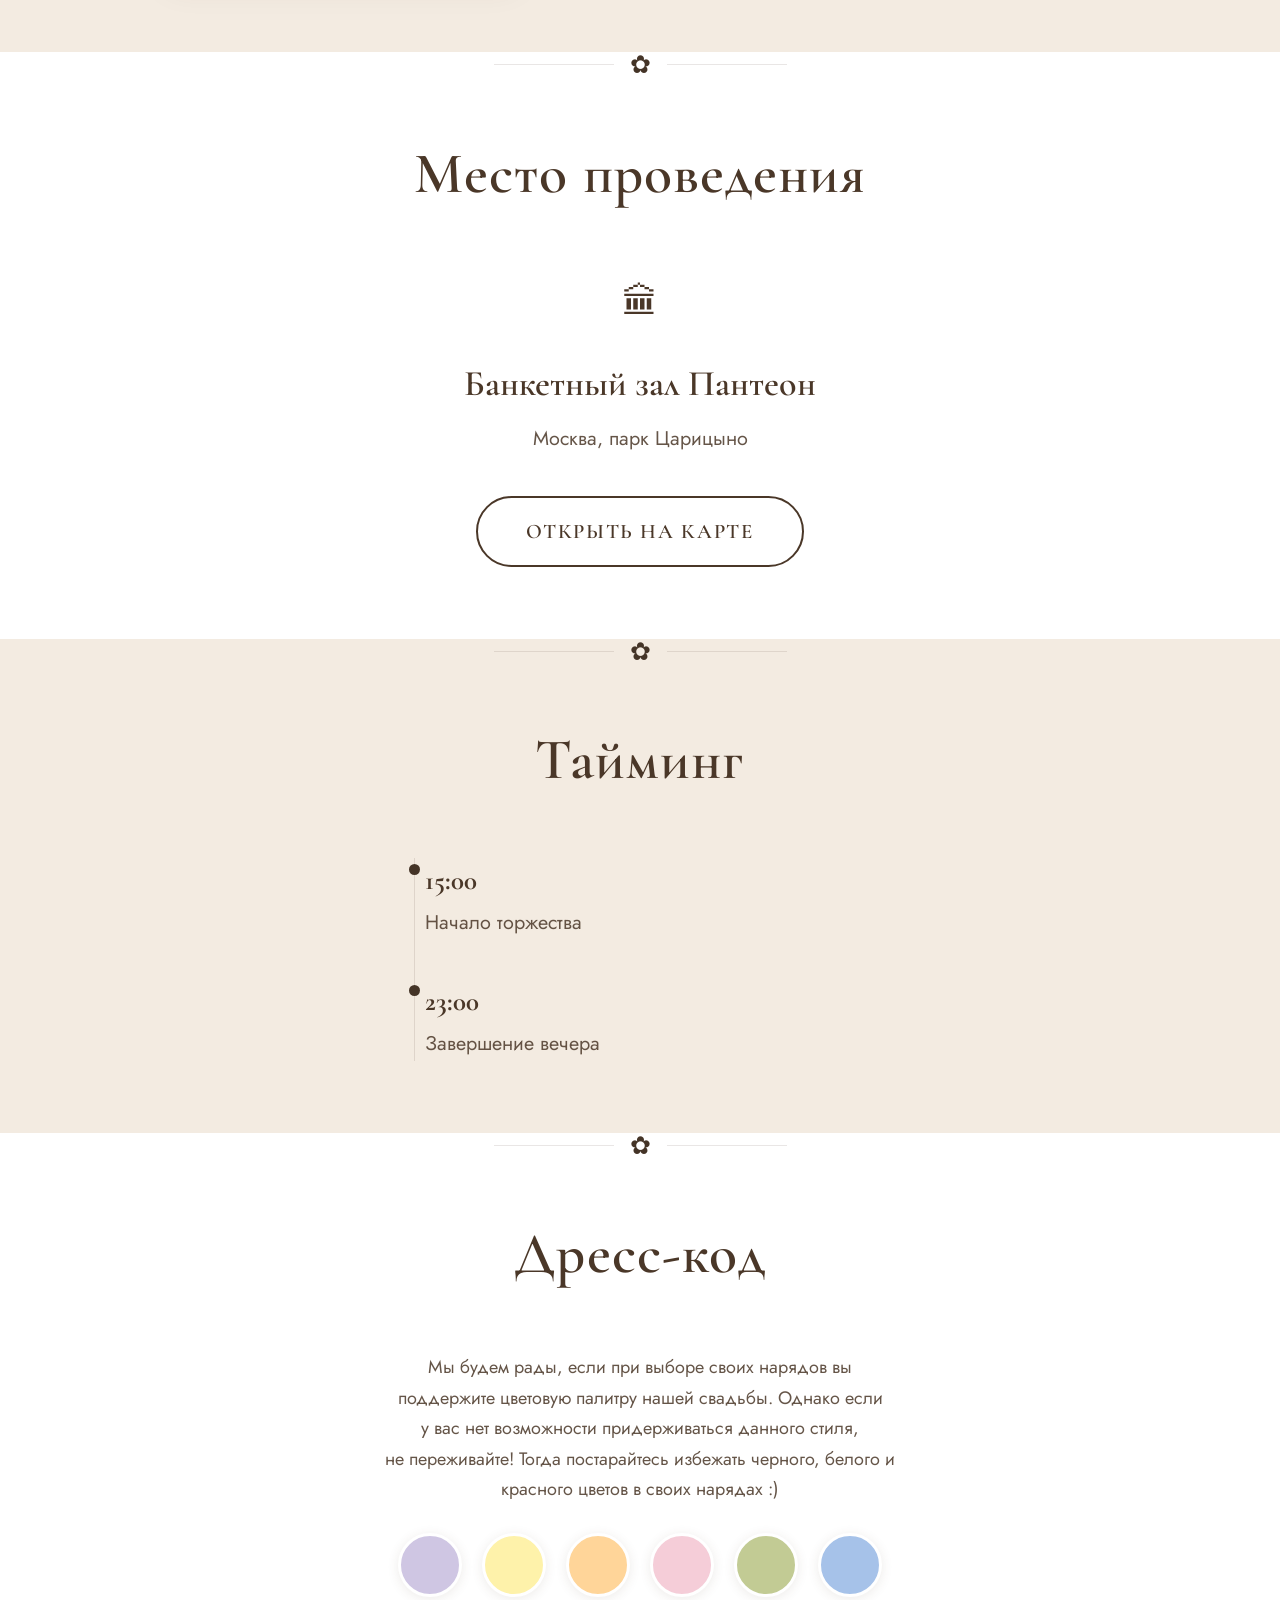
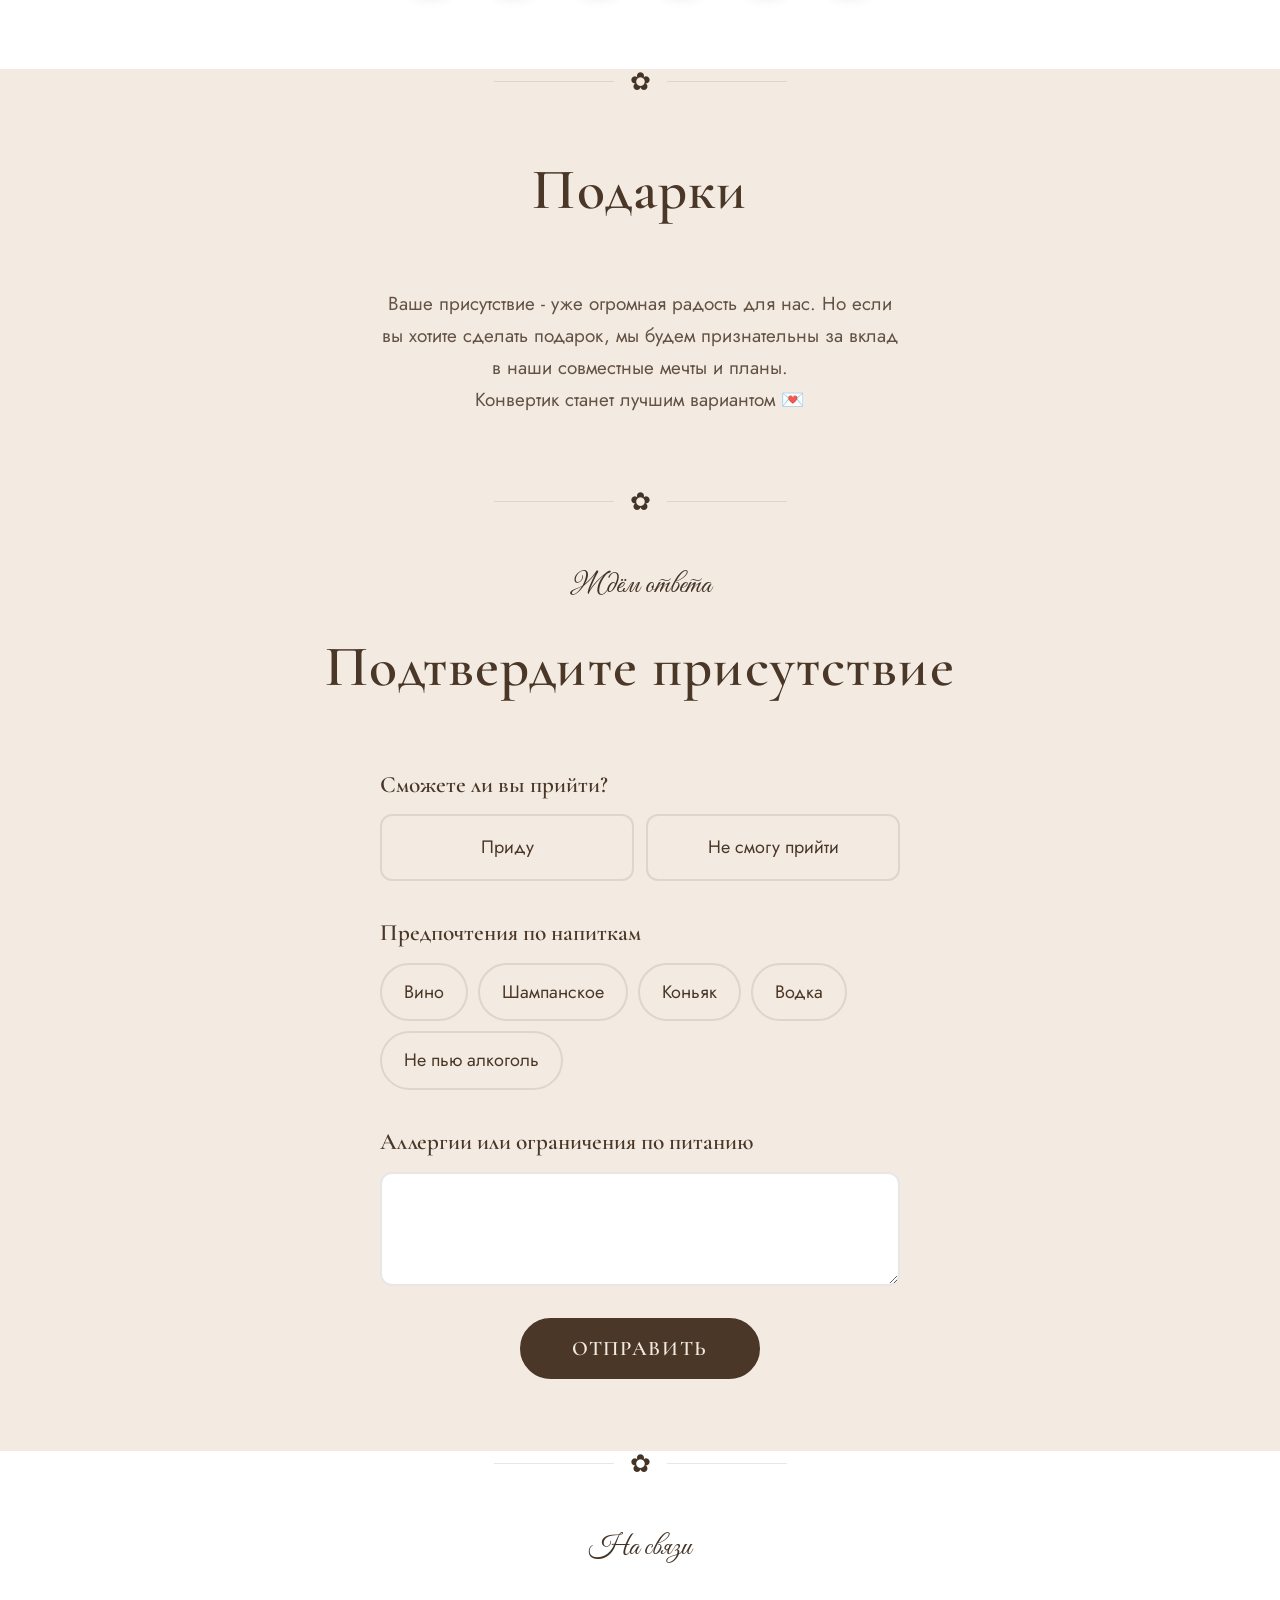
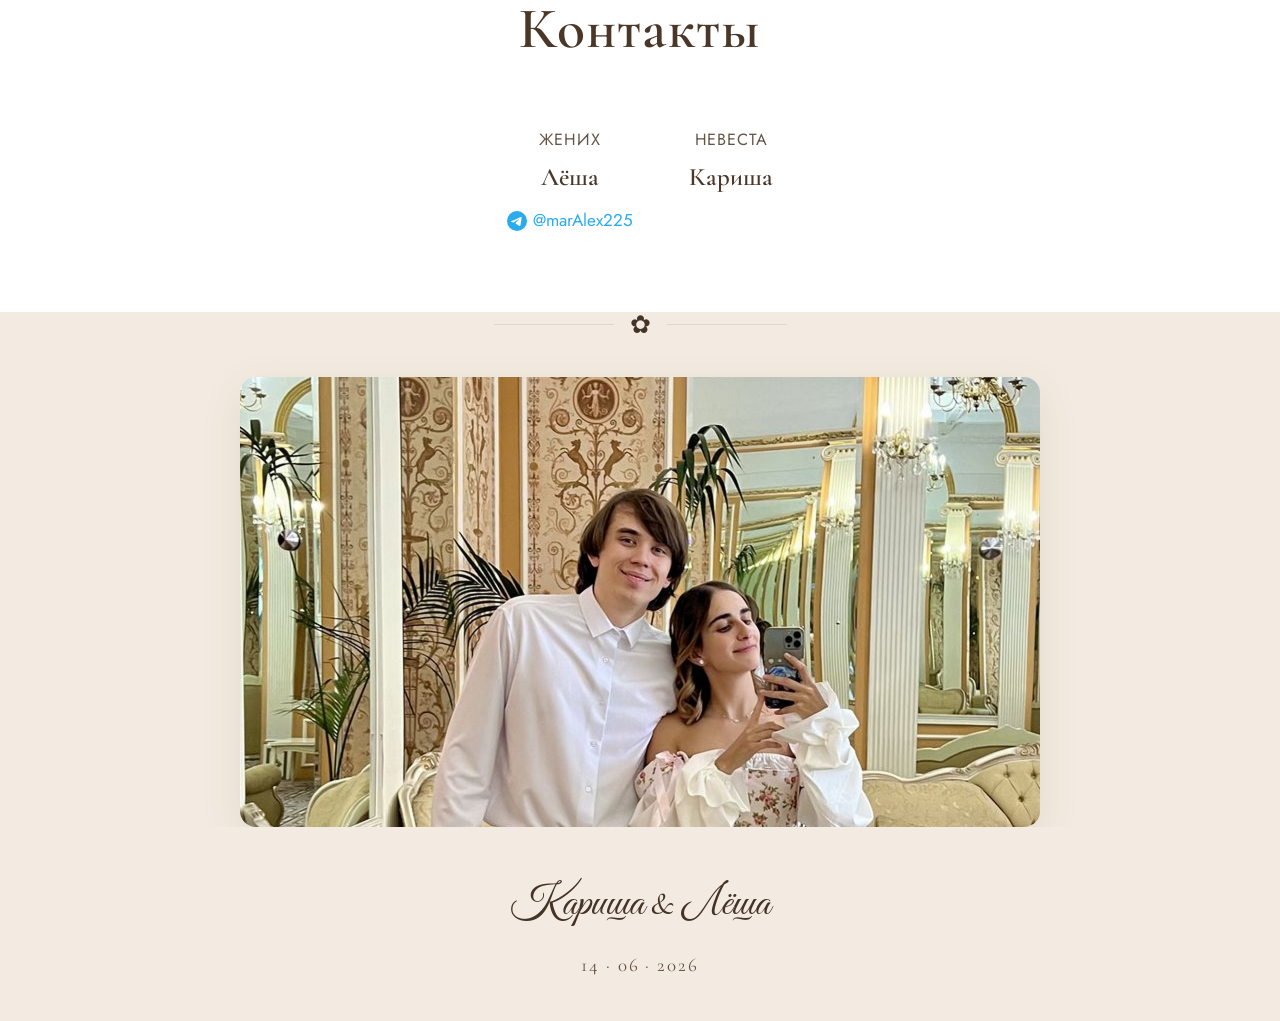
==== commit 25b84eb9: "feat: добавить секцию «Подарки» после дресс-кода Co-Authored-By: Claude Opus 4.6 <noreply@anthropic." ====
--- a/index.html
+++ b/index.html
@@ -203,6 +203,25 @@
     <span class="divider__ornament">✿</span>
   </div>
 
+  <!-- ==================== ПОДАРКИ ==================== -->
+  <section class="section gifts reveal" id="gifts">
+    <div class="container">
+      <h2 class="section__title">Подарки</h2>
+
+      <p class="gifts__text">
+        Ваше присутствие - уже огромная радость для нас.
+        Но если вы хотите сделать подарок, мы будем признательны
+        за&nbsp;вклад в&nbsp;наши совместные мечты и&nbsp;планы.
+        <br>Конвертик станет лучшим вариантом&nbsp;💌
+      </p>
+    </div>
+  </section>
+
+  <!-- Разделитель -->
+  <div class="divider">
+    <span class="divider__ornament">✿</span>
+  </div>
+
   <!-- ==================== RSVP ==================== -->
   <section class="section rsvp reveal" id="rsvp">
     <div class="container">
--- a/css/style.css
+++ b/css/style.css
@@ -485,6 +485,22 @@
 }
 
 /* ============================================
+   ПОДАРКИ
+   ============================================ */
+.gifts {
+  background: var(--color-cream);
+}
+
+.gifts__text {
+  text-align: center;
+  max-width: 520px;
+  margin: 0 auto;
+  font-size: 1.05rem;
+  line-height: 1.7;
+  color: var(--color-dark-light);
+}
+
+/* ============================================
    RSVP — Форма подтверждения
    ============================================ */
 .rsvp {
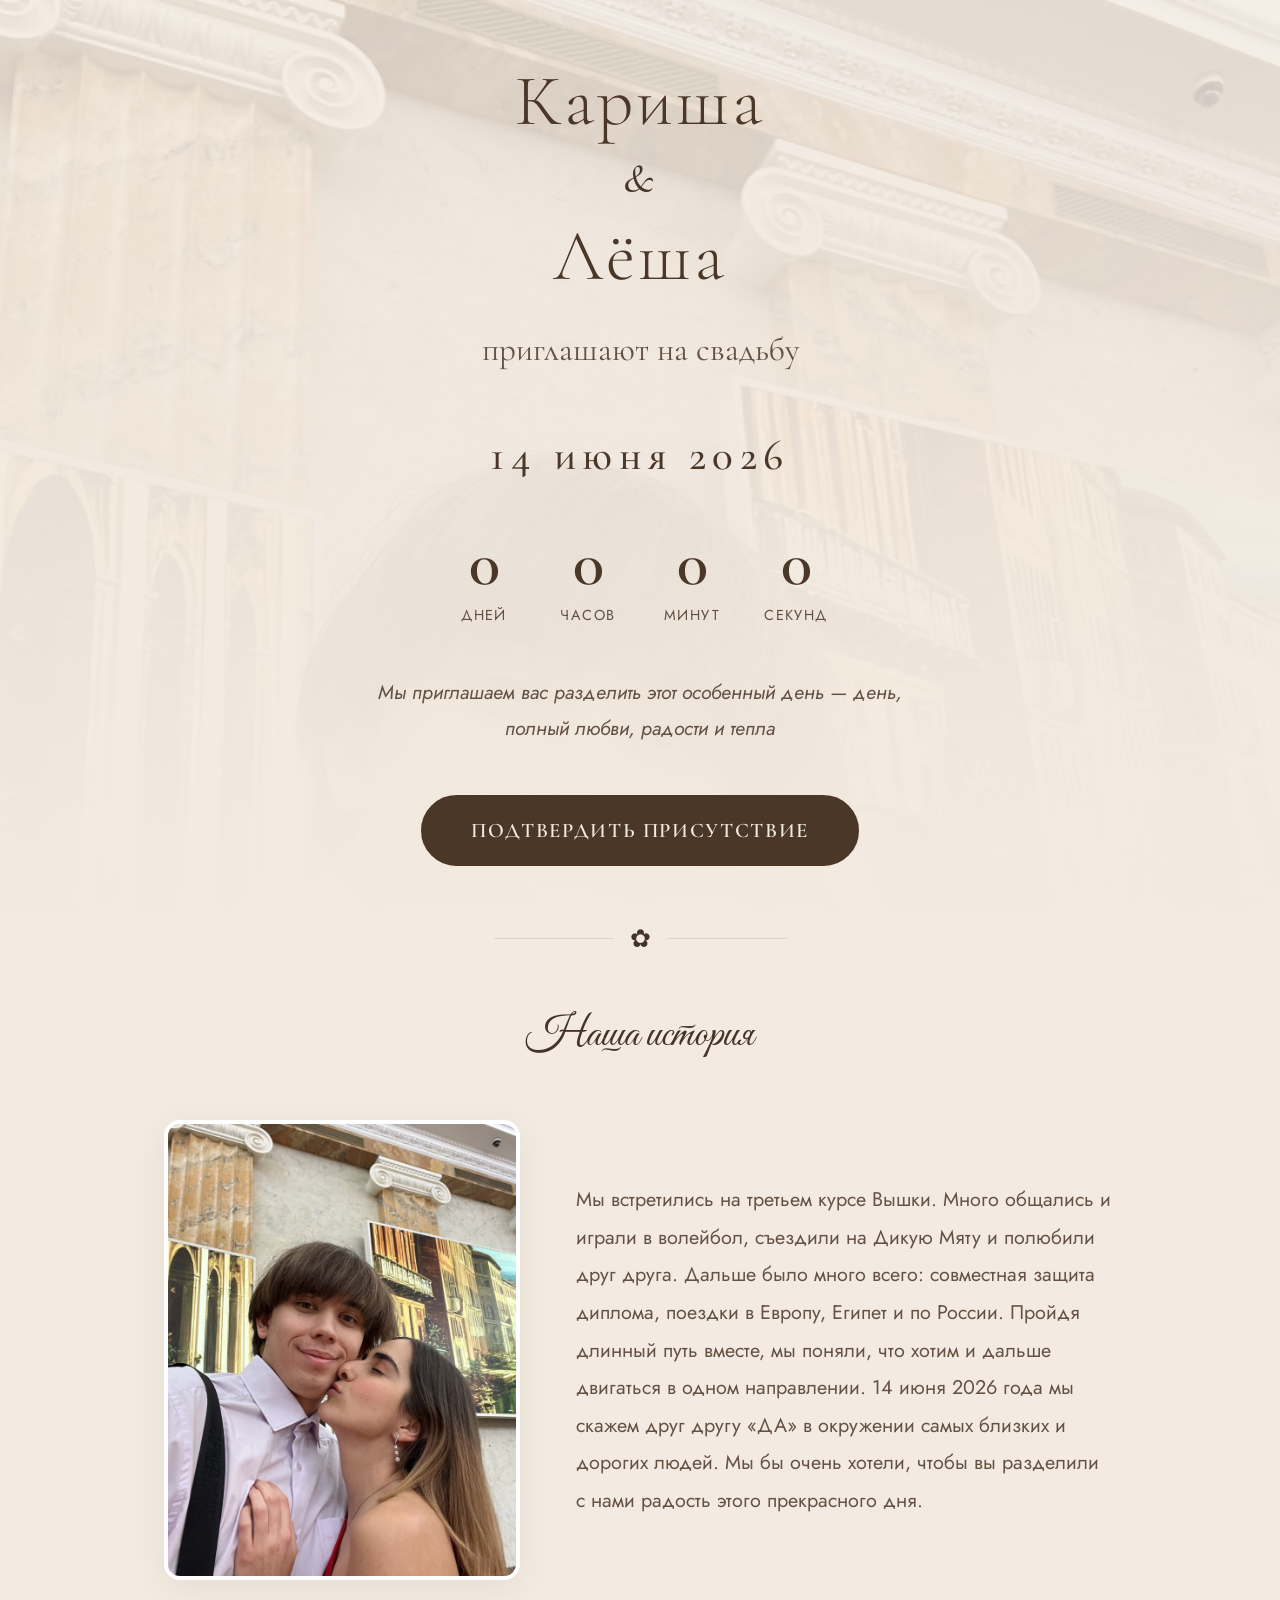
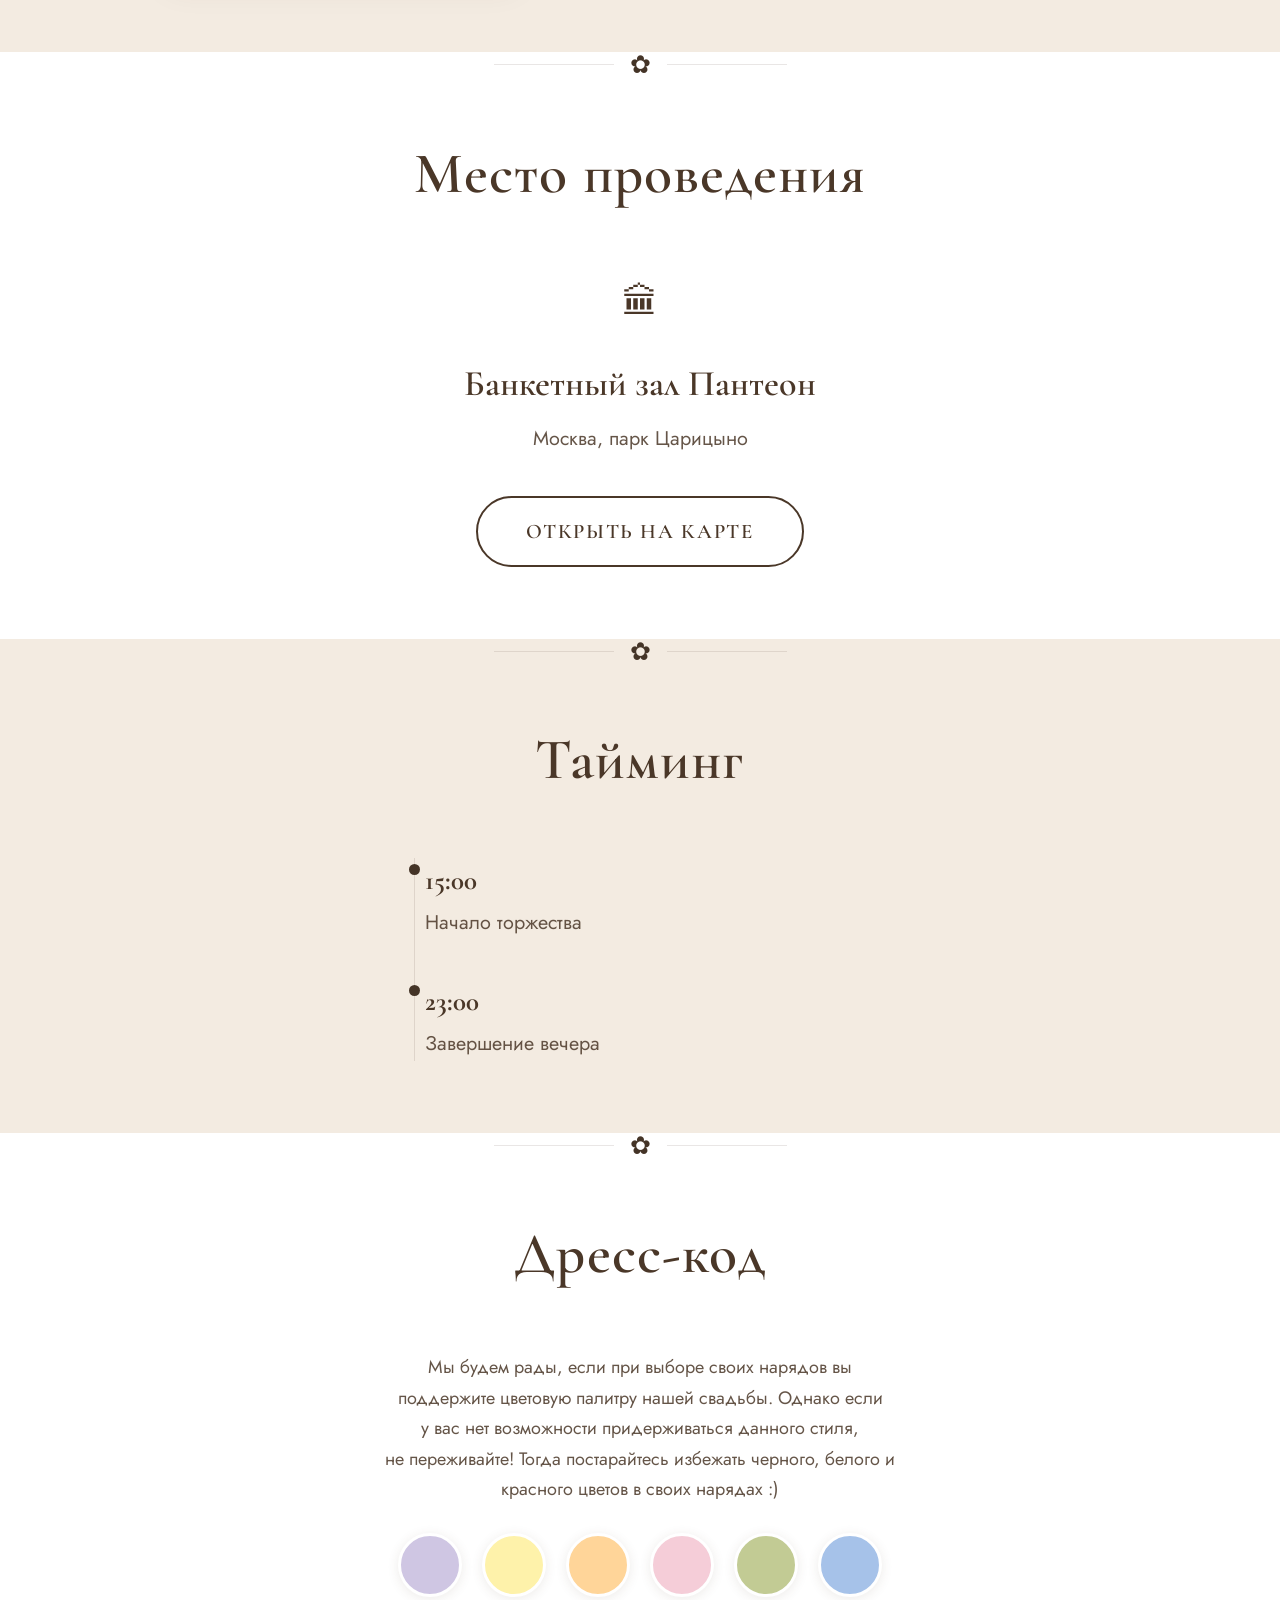
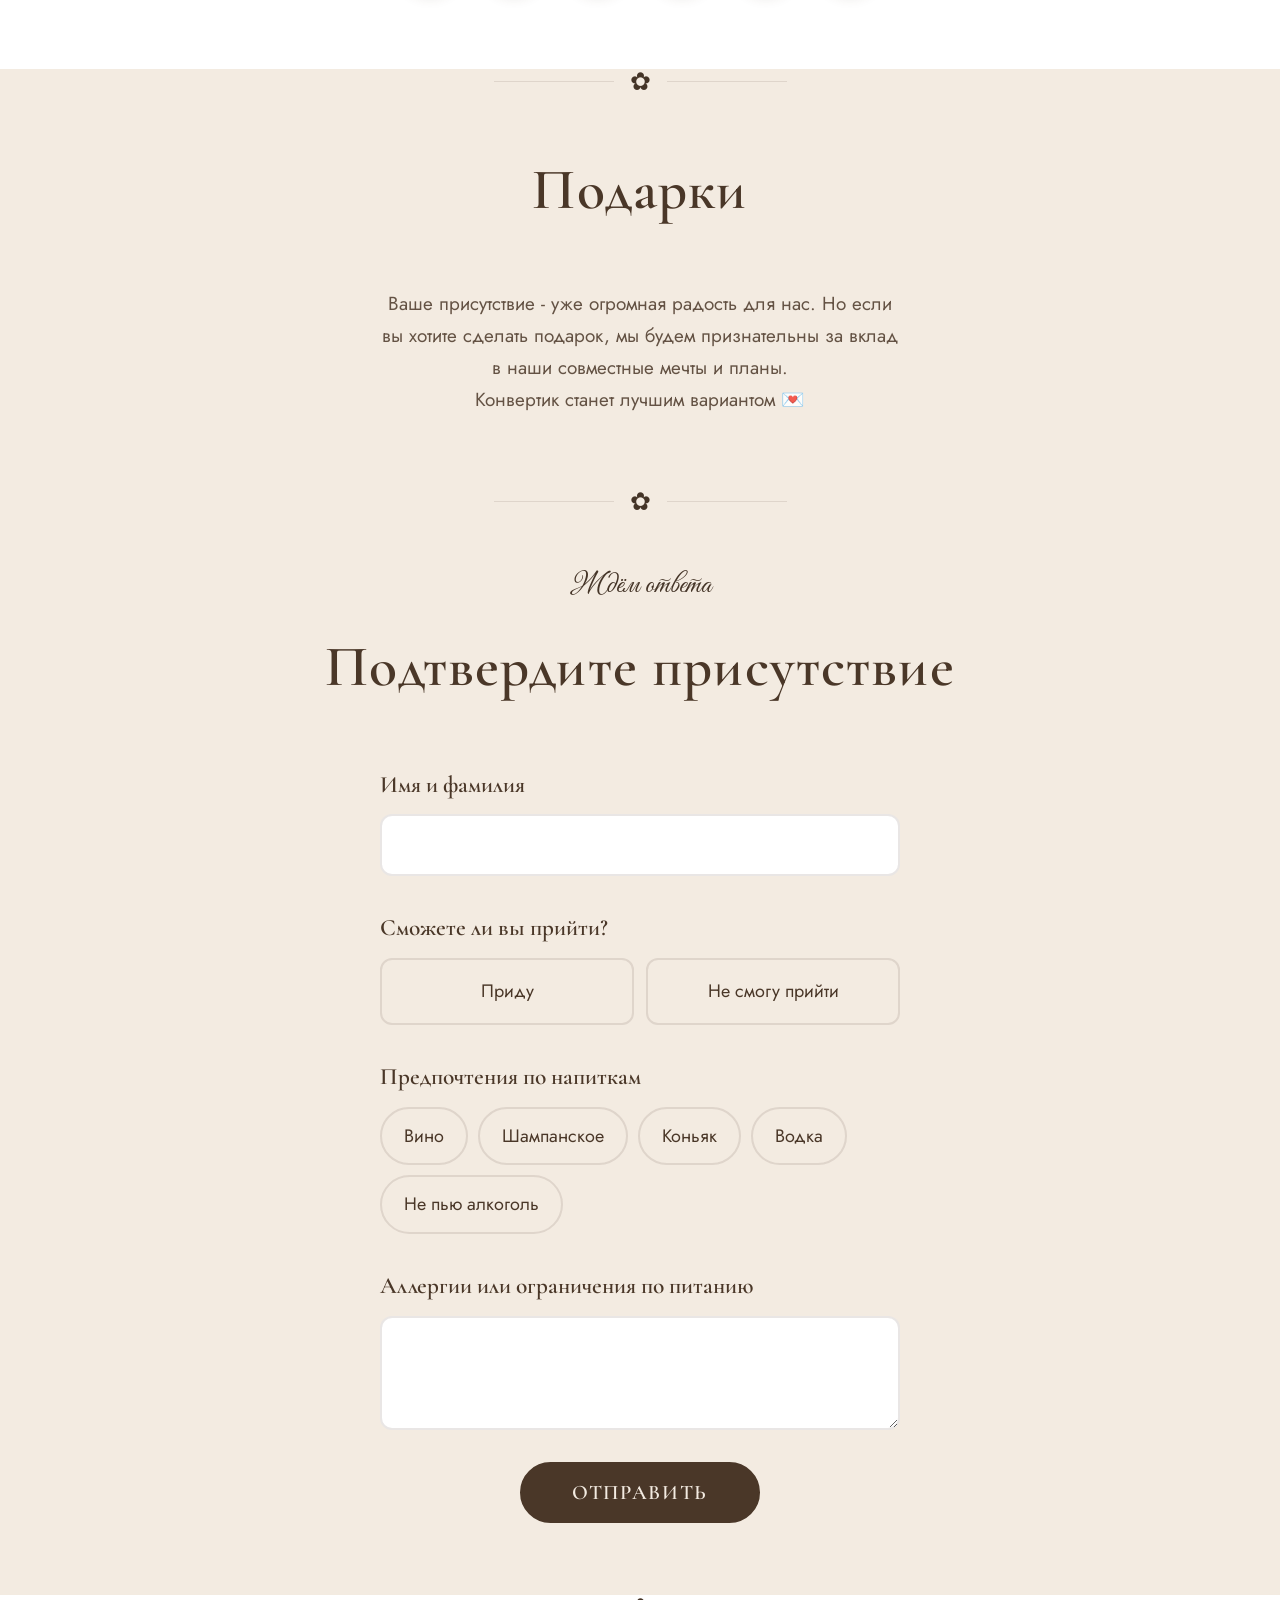
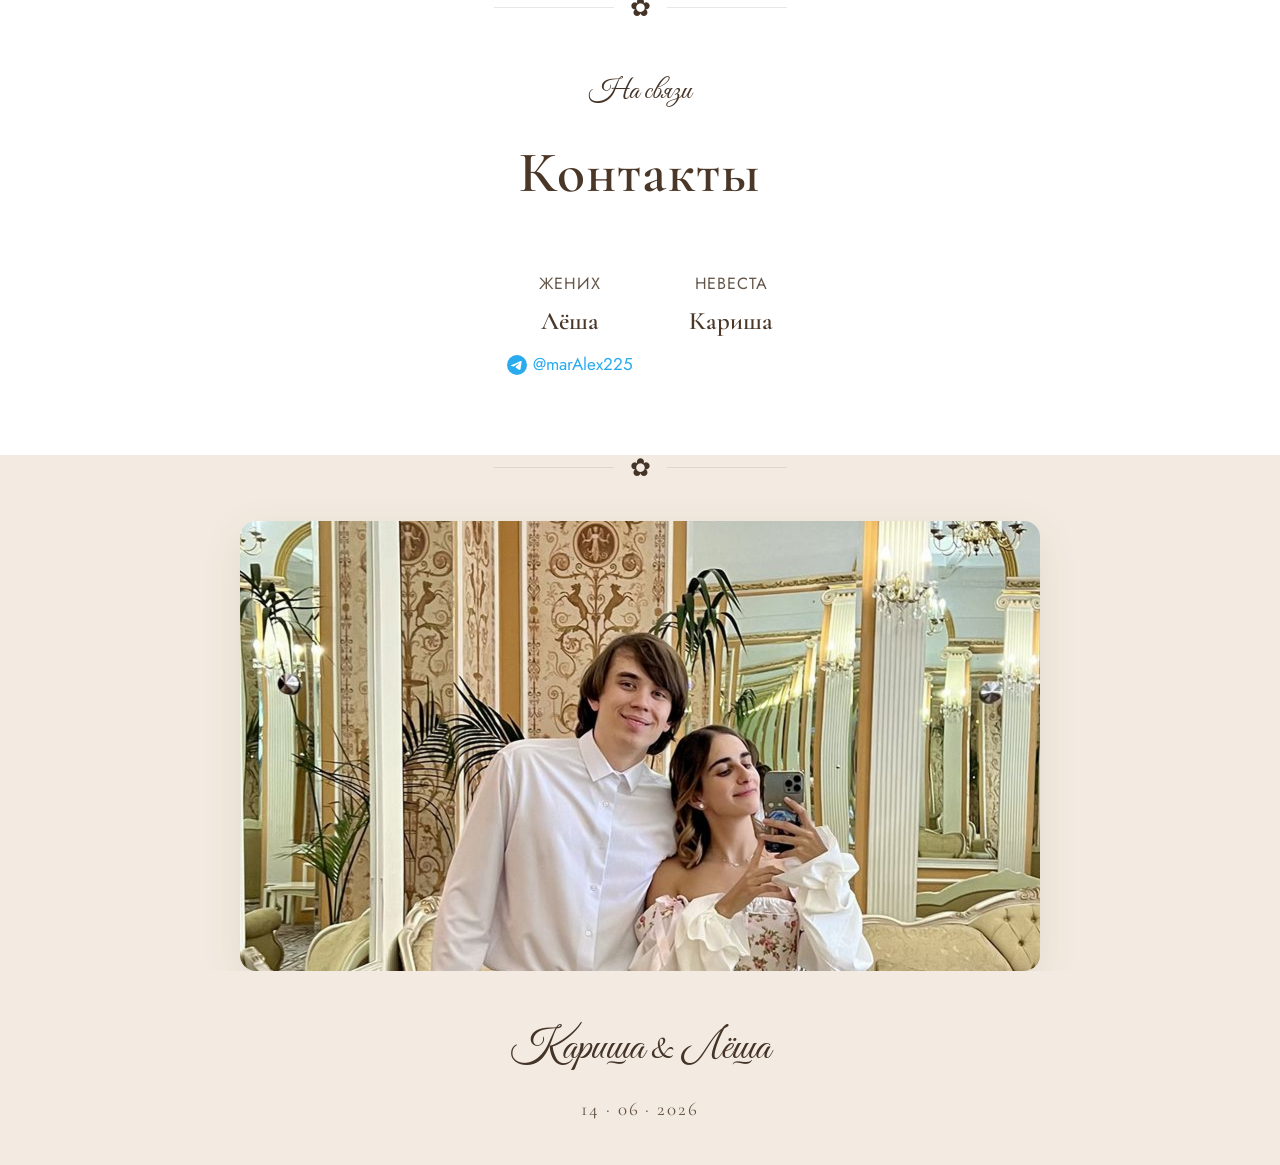
==== commit 3f37826e: "feat: добавить поле «Имя и фамилия» в форму RSVP Co-Authored-By: Claude Opus 4.6 <noreply@anthropic." ====
--- a/index.html
+++ b/index.html
@@ -237,6 +237,18 @@
         <!-- Скрытое поле — имя гостя из URL -->
         <input type="hidden" name="guest" id="rsvp-guest-name" value="">
 
+        <!-- Имя Фамилия -->
+        <div class="form-group">
+          <label class="form-group__label" for="rsvp-name">Имя и фамилия</label>
+          <input
+            type="text"
+            id="rsvp-name"
+            name="name"
+            class="form-input"
+            required
+          >
+        </div>
+
         <!-- Приду / Не приду -->
         <div class="form-group">
           <label class="form-group__label">Сможете ли вы прийти?</label>
--- a/css/style.css
+++ b/css/style.css
@@ -608,6 +608,23 @@
 }
 
 /* Текстовое поле */
+.form-input {
+  font-family: var(--font-body);
+  font-size: 1rem;
+  padding: 16px 18px;
+  border: 2px solid var(--color-border);
+  border-radius: 12px;
+  background: white;
+  color: var(--color-dark);
+  width: 100%;
+  outline: none;
+  transition: border-color 0.25s;
+}
+
+.form-input:focus {
+  border-color: var(--color-accent);
+}
+
 .form-textarea {
   font-family: var(--font-body);
   font-size: 1rem;
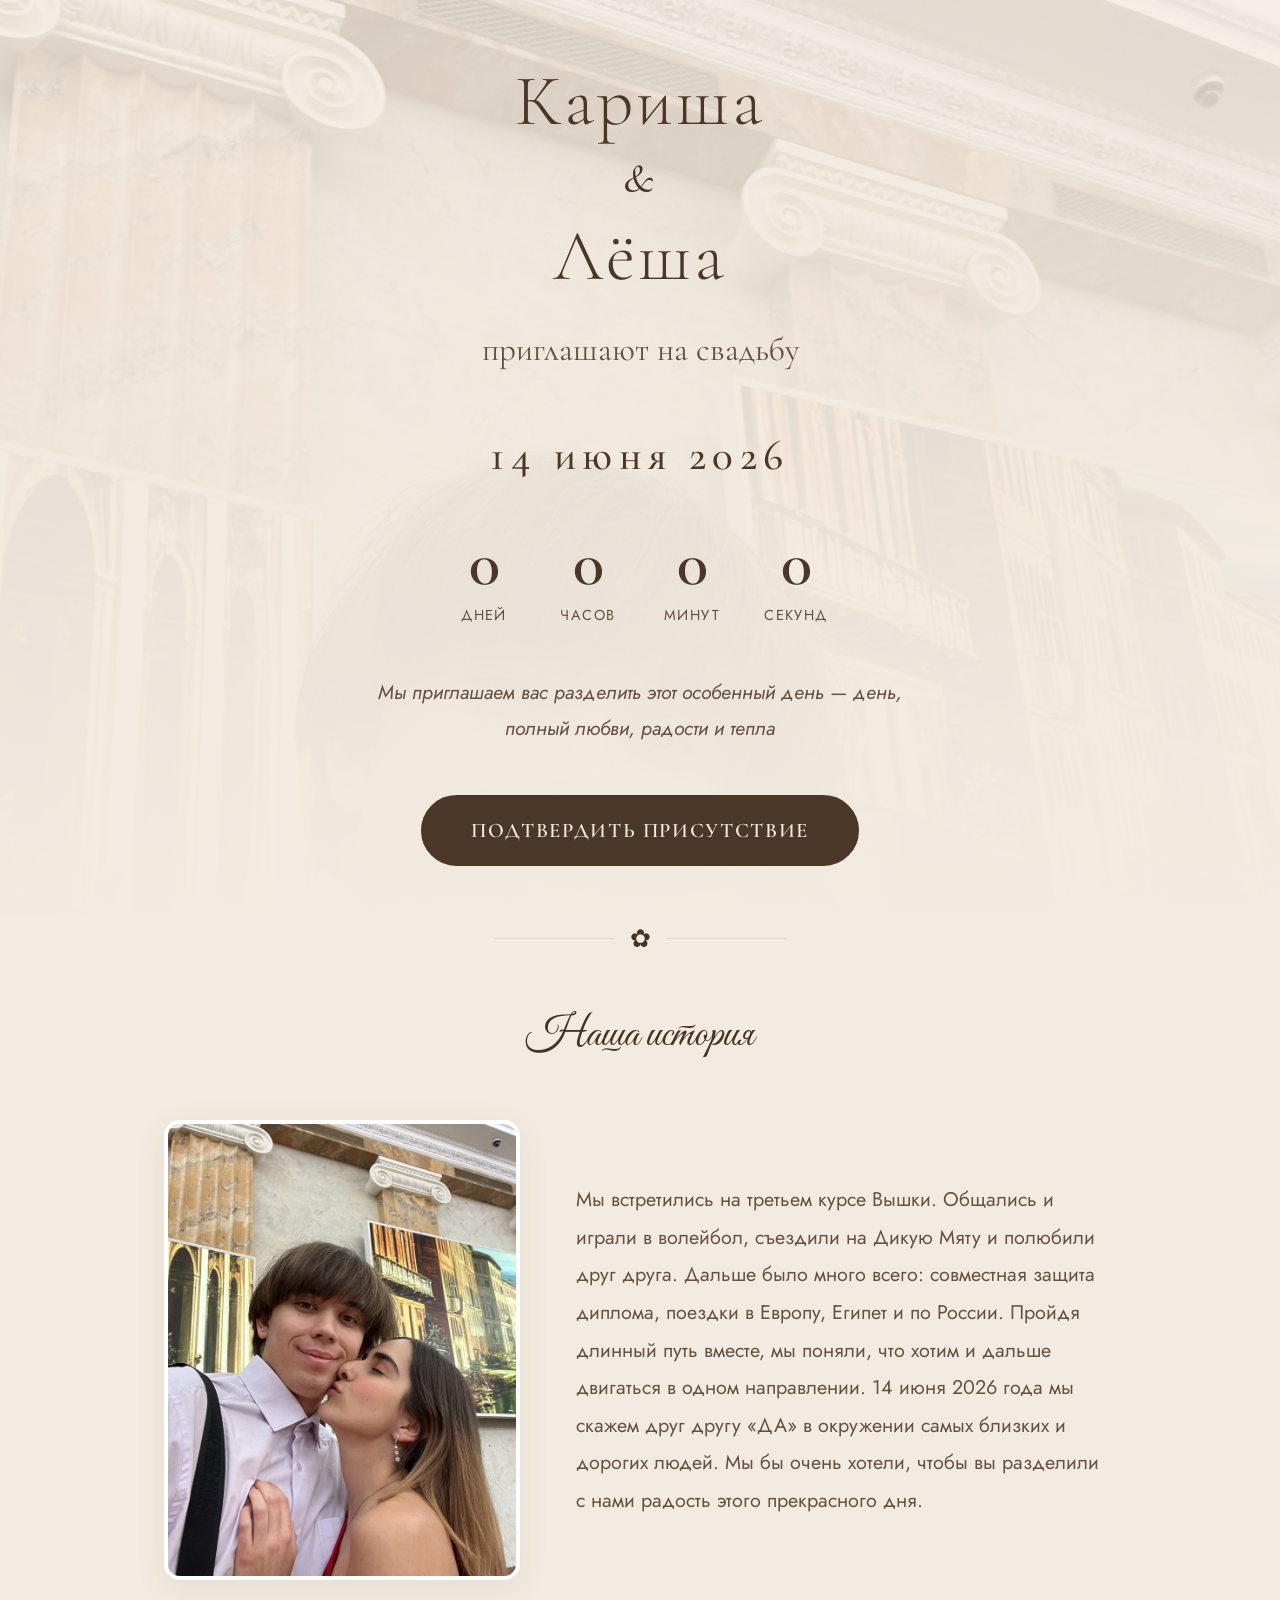
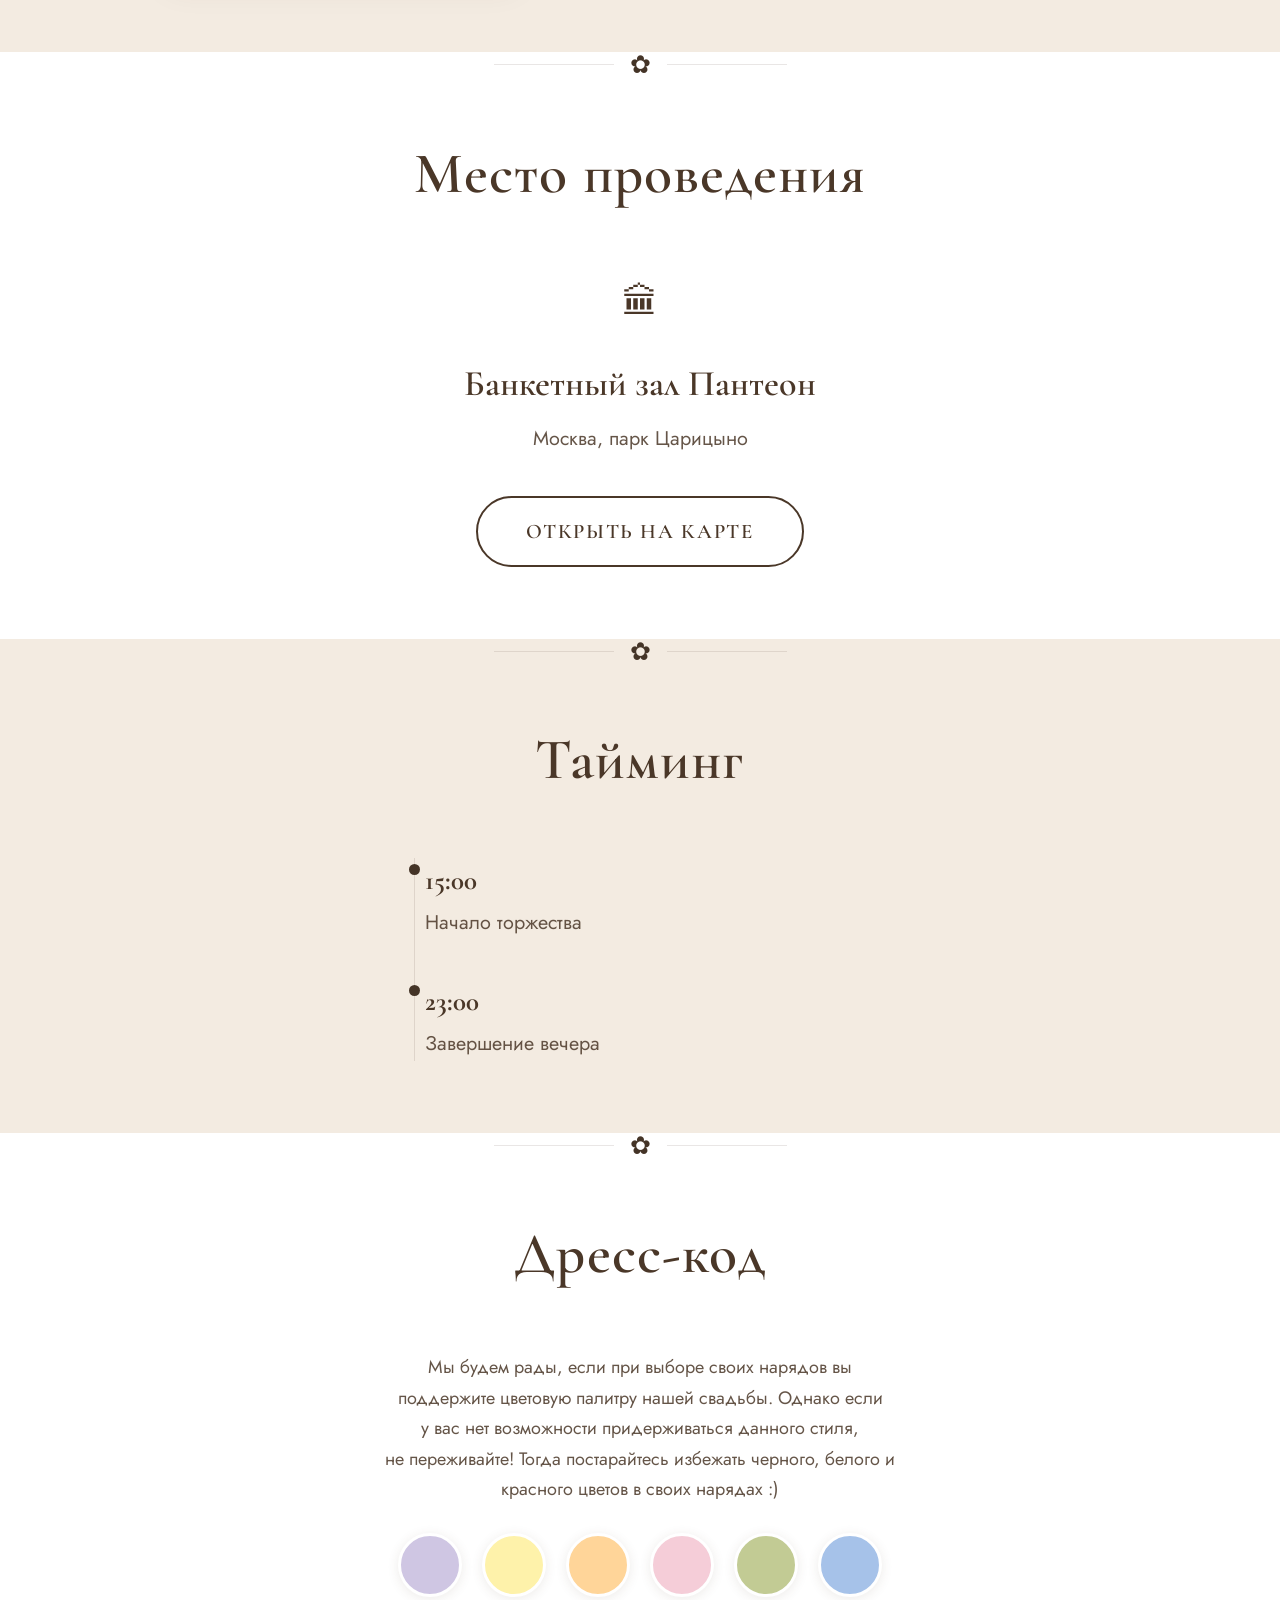
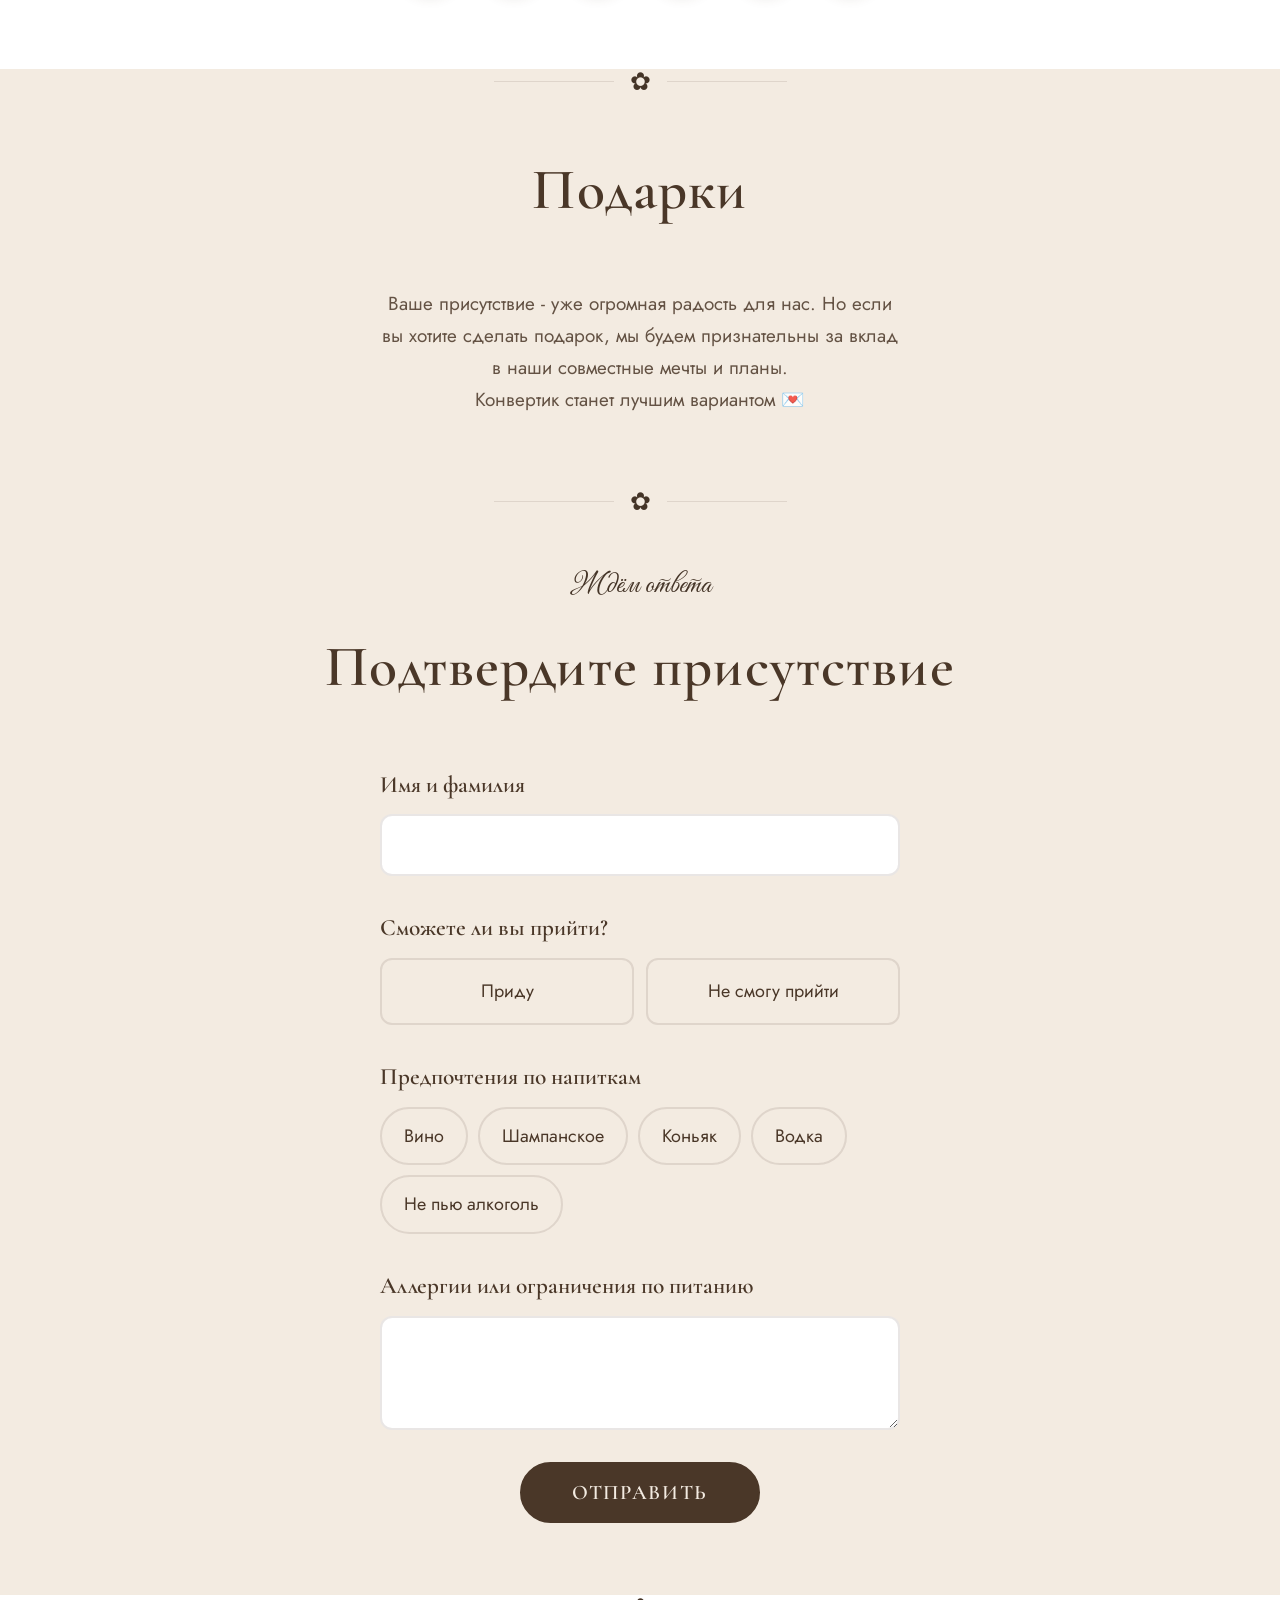
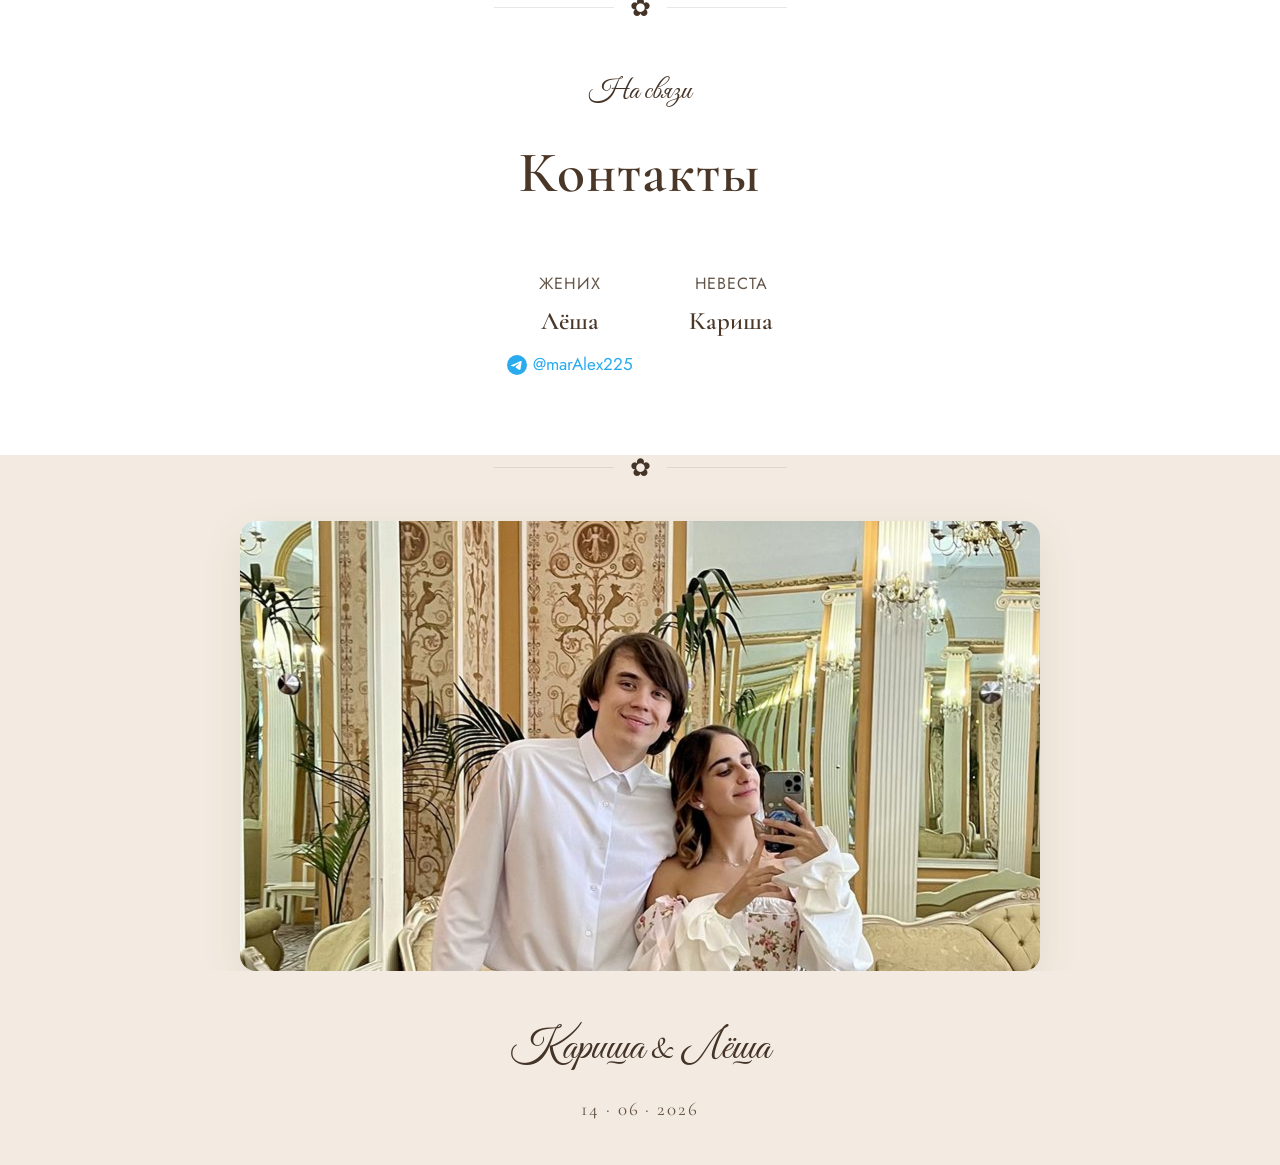
==== commit bc047b87: "content: убрать «Много» из текста о нас Co-Authored-By: Claude Opus 4.6 <noreply@anthropic.com>" ====
--- a/index.html
+++ b/index.html
@@ -102,7 +102,7 @@
         >
         <div class="about__text">
           <p>
-            Мы встретились на третьем курсе Вышки. Много общались и играли в волейбол, съездили на Дикую Мяту и полюбили друг друга. Дальше было много всего: совместная защита диплома, поездки в Европу, Египет и по России. Пройдя длинный путь вместе, мы поняли, что хотим и дальше двигаться в одном направлении.
+            Мы встретились на третьем курсе Вышки. Общались и играли в волейбол, съездили на Дикую Мяту и полюбили друг друга. Дальше было много всего: совместная защита диплома, поездки в Европу, Египет и по России. Пройдя длинный путь вместе, мы поняли, что хотим и дальше двигаться в одном направлении.
             14&nbsp;июня 2026&nbsp;года мы скажем друг другу «ДА» в&nbsp;окружении
             самых близких и дорогих людей. Мы бы очень хотели, чтобы вы разделили
             с&nbsp;нами радость этого прекрасного дня.
